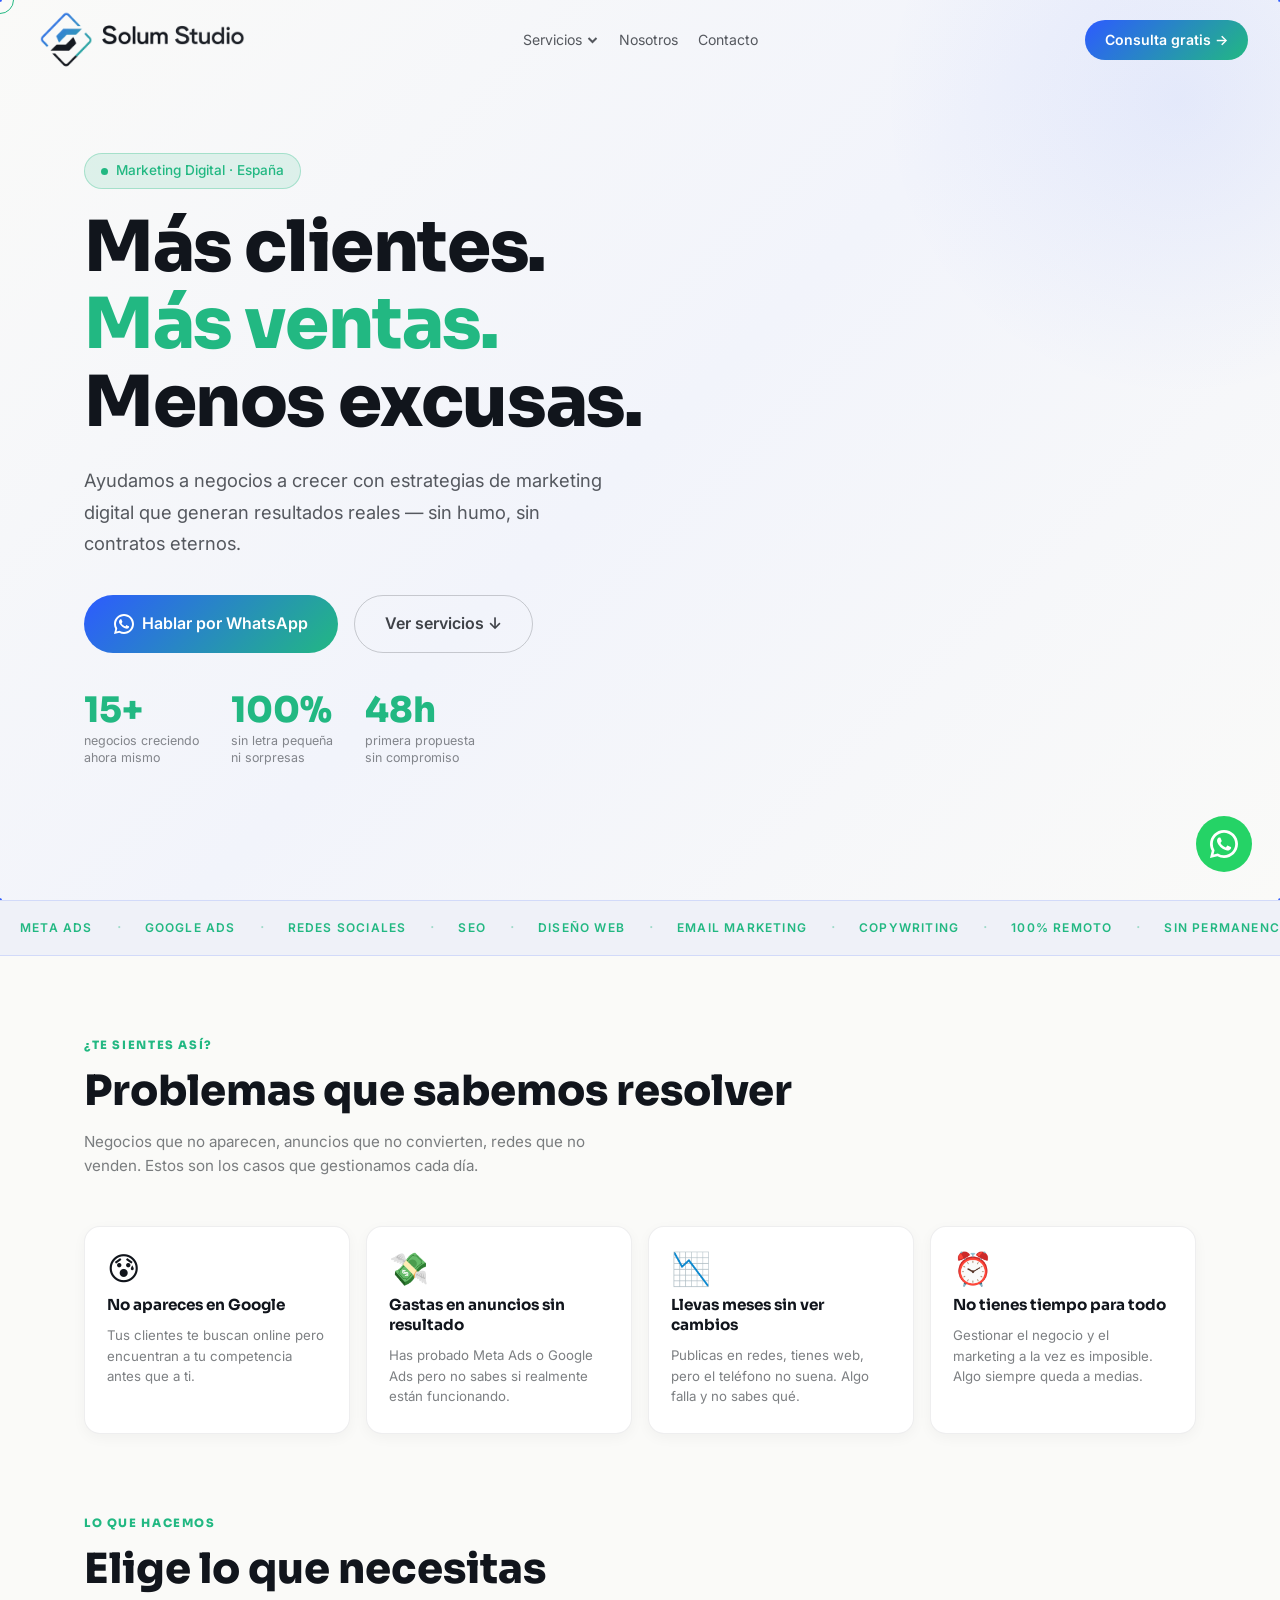
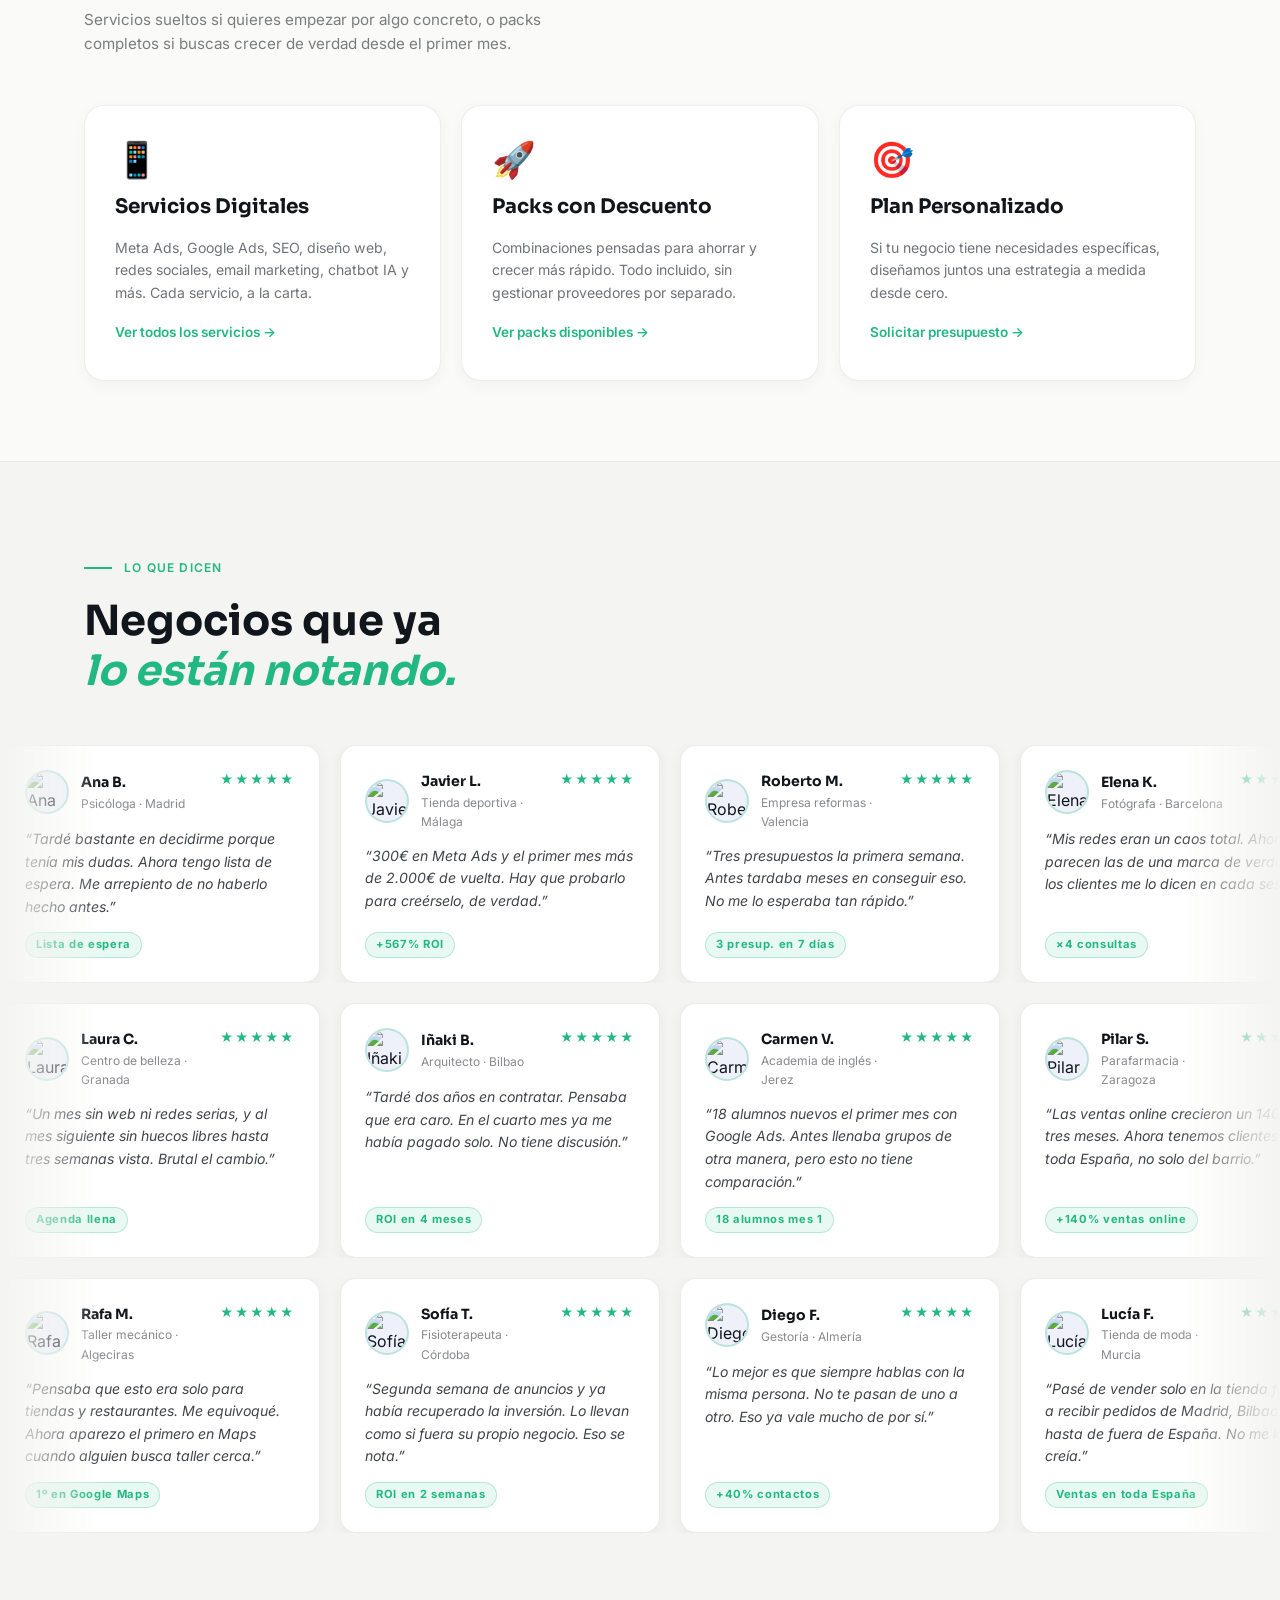
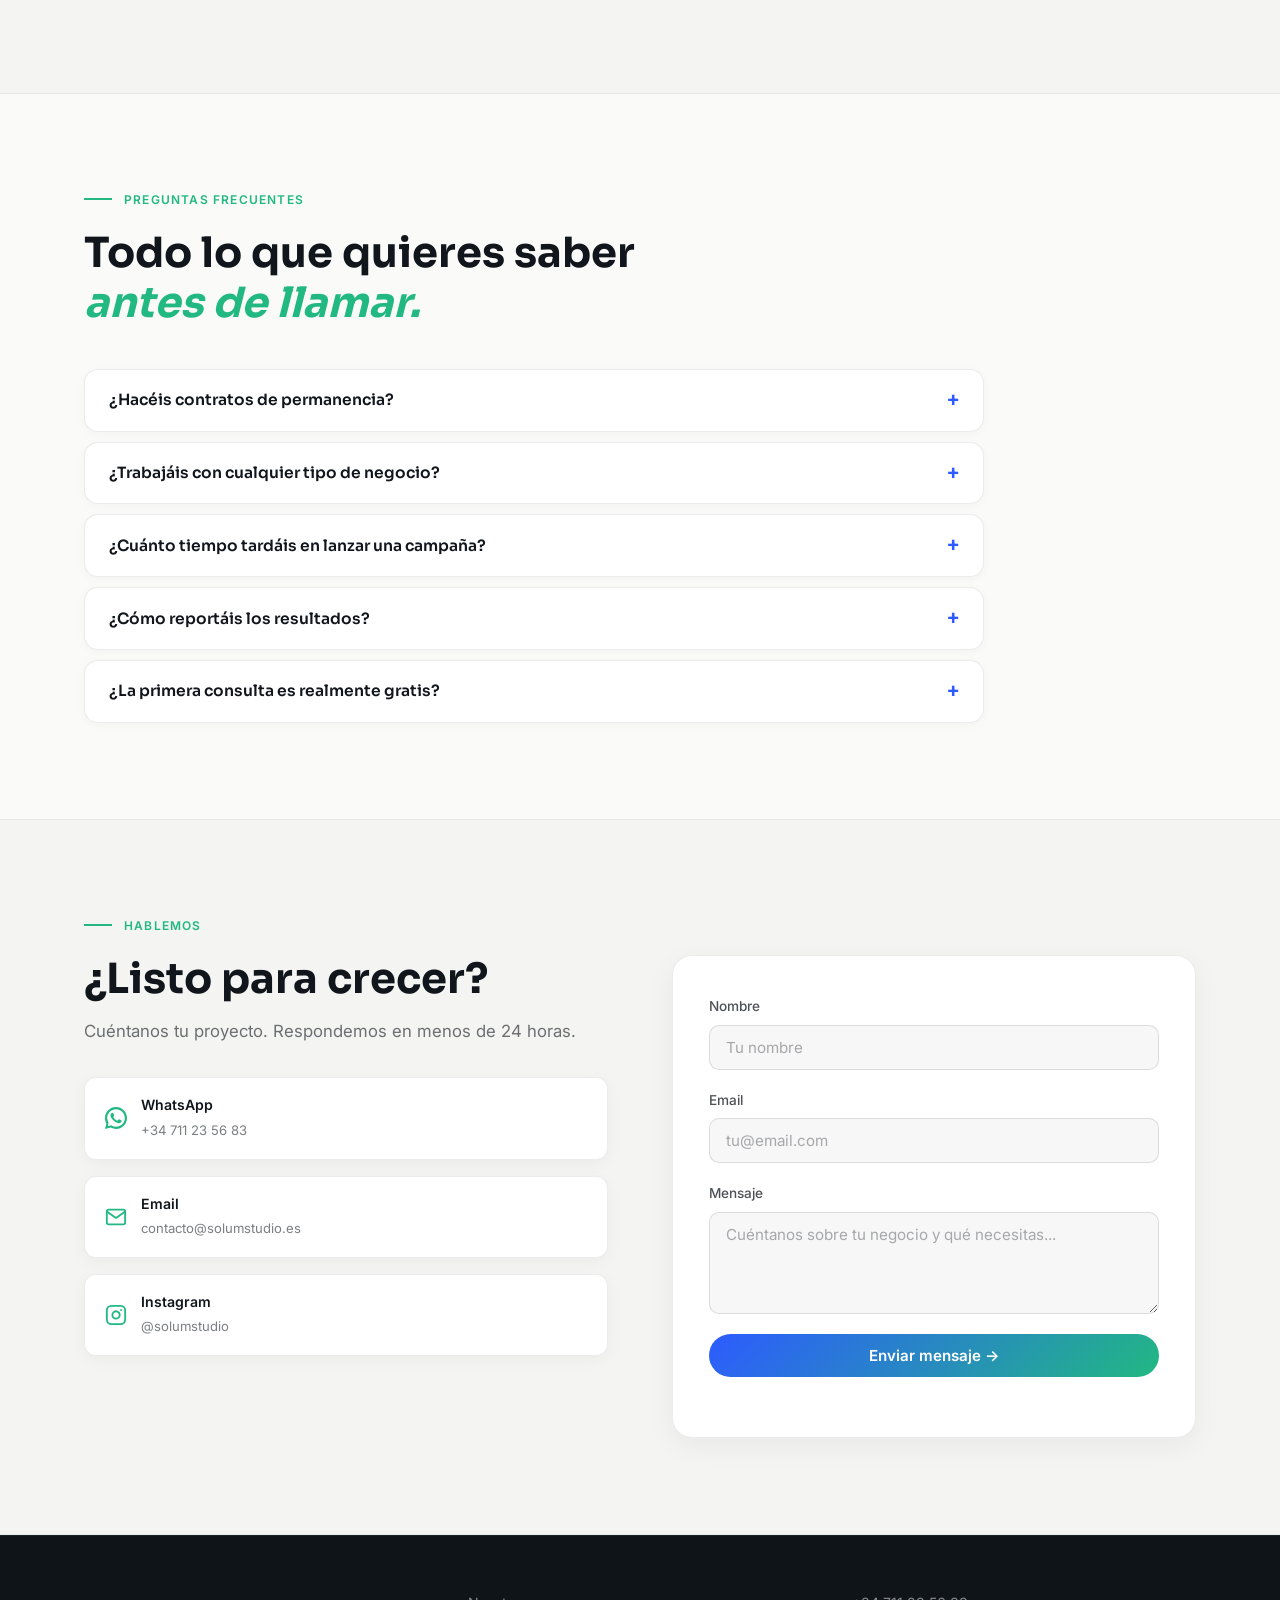
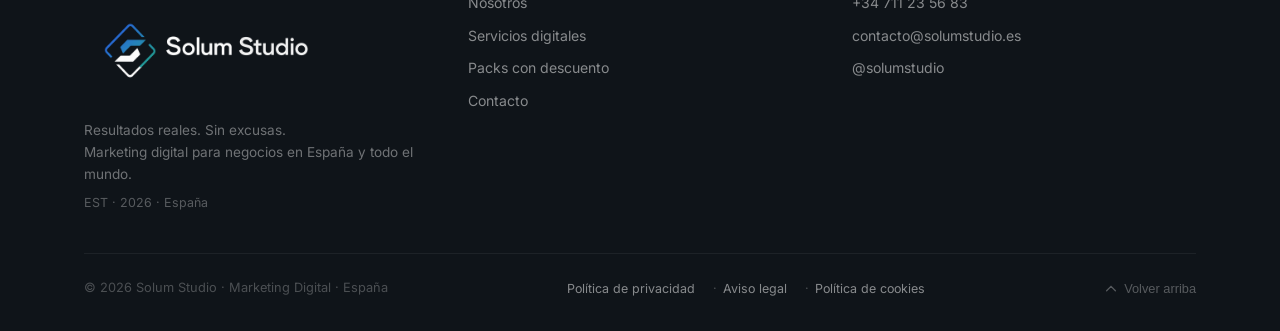
==== index.html @ 6dcdf7a6 "Integrar Web3Forms en formulario de contacto" ====
<!DOCTYPE html>
<html lang="es">
<head>
  <meta charset="UTF-8" />
  <meta name="viewport" content="width=device-width, initial-scale=1.0" />
  <title>Solum Studio — Marketing Digital · Resultados reales. Sin excusas.</title>
  <meta name="description" content="Agencia de marketing digital 100% remota para negocios en España y a nivel internacional. Meta Ads, redes sociales, SEO, diseño web y más. Primera consulta gratis." />
  <meta name="theme-color" content="#FAFAF8" />
  <meta property="og:title" content="Solum Studio — Resultados reales. Sin excusas." />
  <meta property="og:description" content="Agencia de marketing digital 100% remota. Primera consulta gratis." />
  <meta property="og:type" content="website" />

  <!-- Fonts -->
  <link rel="preconnect" href="https://fonts.googleapis.com" />
  <link rel="preconnect" href="https://fonts.gstatic.com" crossorigin />
  <link rel="stylesheet" href="https://fonts.googleapis.com/css2?family=Sora:wght@400;600;700;800&family=Inter:wght@400;500;600&display=swap" />

  <!-- Styles -->
  <link rel="stylesheet" href="styles.css?v=20260619a" />
</head>
<body>

<!-- Skip link -->
<a href="#main" class="skip-link">Ir al contenido</a>

<!-- Custom cursor -->
<div class="cursor" id="cursor" aria-hidden="true"><div class="cursor-ring"></div></div>

<!-- ===================== NAV ===================== -->
<nav class="nav" id="nav">
  <div class="nav-inner">
    <a href="#" class="nav-logo" aria-label="Solum Studio">
      <img src="assets/img/logo/logo-nav-grad.png" alt="Solum Studio" class="nav-logo-img" />
    </a>
    <ul class="nav-links" role="list">
      <li class="nav-dropdown">
        <a href="#servicios" class="nav-dropdown-toggle">Servicios <svg width="12" height="12" viewBox="0 0 12 12" fill="none" stroke="currentColor" stroke-width="2" aria-hidden="true"><polyline points="2,4 6,8 10,4"/></svg></a>
        <ul class="nav-dropdown-menu" role="list">
          <li><a href="servicios.html">Servicios digitales</a></li>
          <li><a href="servicios.html#precios">Packs con descuento</a></li>
        </ul>
      </li>
      <li><a href="nosotros.html">Nosotros</a></li>
      <li><a href="#contacto">Contacto</a></li>
    </ul>
    <div class="nav-cta-wrap">
      <a href="https://wa.me/34711235683?text=Hola%2C%20quiero%20una%20consulta%20gratis" class="btn btn-primary nav-cta" target="_blank" rel="noopener">Consulta gratis &rarr;</a>
    </div>
    <button class="nav-toggle" id="navToggle" aria-label="Abrir men&uacute;" aria-expanded="false">
      <span></span><span></span><span></span>
    </button>
  </div>
  <div class="nav-mobile" id="navMobile" aria-hidden="true">
    <ul role="list">
      <li><a href="servicios.html">Servicios digitales</a></li>
      <li><a href="servicios.html#precios">Packs con descuento</a></li>
      <li><a href="#contacto">Contacto</a></li>
      <li><a href="nosotros.html">Nosotros</a></li>
    </ul>
    <a href="https://wa.me/34711235683?text=Hola%2C%20quiero%20una%20consulta%20gratis" class="btn btn-primary" target="_blank" rel="noopener">Consulta gratis &rarr;</a>
  </div>
</nav>

<!-- ===================== MAIN ===================== -->
<main id="main">

<!-- ===================== HERO ===================== -->
<section class="hero" id="hero">
  <canvas id="particles-canvas" aria-hidden="true"></canvas>
  <div class="container hero-inner">
    <div class="hero-content">
      <div class="hero-badge">
        <span class="dot" aria-hidden="true"></span>
        Marketing Digital &middot; Espa&ntilde;a
      </div>
      <h1 class="hero-title">
        M&aacute;s clientes.<br>
        <em class="accent">M&aacute;s ventas.</em><br>
        <span style="white-space:nowrap">Menos excusas.</span>
      </h1>
      <p class="hero-subtitle">Ayudamos a negocios a crecer con estrategias de marketing digital que generan resultados reales &mdash; sin humo, sin contratos eternos.</p>
      <div class="hero-ctas">
        <a href="https://wa.me/34711235683?text=Hola%2C%20quiero%20una%20consulta%20gratis" class="btn btn-primary btn-lg" target="_blank" rel="noopener">
          <svg width="20" height="20" viewBox="0 0 24 24" fill="currentColor" aria-hidden="true"><path d="M17.472 14.382c-.297-.149-1.758-.867-2.03-.967-.273-.099-.471-.148-.67.15-.197.297-.767.966-.94 1.164-.173.199-.347.223-.644.075-.297-.15-1.255-.463-2.39-1.475-.883-.788-1.48-1.761-1.653-2.059-.173-.297-.018-.458.13-.606.134-.133.298-.347.446-.52.149-.174.198-.298.298-.497.099-.198.05-.371-.025-.52-.075-.149-.669-1.612-.916-2.207-.242-.579-.487-.5-.669-.51-.173-.008-.371-.01-.57-.01-.198 0-.52.074-.792.372-.272.297-1.04 1.016-1.04 2.479 0 1.462 1.065 2.875 1.213 3.074.149.198 2.096 3.2 5.077 4.487.709.306 1.262.489 1.694.625.712.227 1.36.195 1.871.118.571-.085 1.758-.719 2.006-1.413.248-.694.248-1.289.173-1.413-.074-.124-.272-.198-.57-.347z"/><path d="M12 0C5.373 0 0 5.373 0 12c0 2.126.553 4.122 1.521 5.855L0 24l6.335-1.502A11.96 11.96 0 0012 24c6.627 0 12-5.373 12-12S18.627 0 12 0zm0 21.6a9.565 9.565 0 01-4.902-1.347l-.352-.208-3.758.891.939-3.658-.228-.373A9.572 9.572 0 012.4 12C2.4 6.698 6.698 2.4 12 2.4S21.6 6.698 21.6 12 17.302 21.6 12 21.6z"/></svg>
          Hablar por WhatsApp
        </a>
        <a href="#servicios" class="btn btn-ghost btn-lg">Ver servicios &darr;</a>
      </div>
      <div class="hero-stats">
        <div class="hero-stat">
          <span class="hero-stat-number">15+</span>
          <span class="hero-stat-label">negocios creciendo<br>ahora mismo</span>
        </div>
        <div class="hero-stat">
          <span class="hero-stat-number">100%</span>
          <span class="hero-stat-label">sin letra pequeña<br>ni sorpresas</span>
        </div>
        <div class="hero-stat">
          <span class="hero-stat-number">48h</span>
          <span class="hero-stat-label">primera propuesta<br>sin compromiso</span>
        </div>
      </div>
    </div>

    <!-- Hero visual panel -->
    <div class="hero-visual" aria-hidden="true">
    </div>
  </div>
  <div id="heroBottom"></div>
</section>

<!-- ===================== MARQUEE ===================== -->
<div class="marquee-section" aria-hidden="true">
  <div class="marquee-track">
    <span class="marquee-item">Meta Ads</span><span class="marquee-dot">&middot;</span>
    <span class="marquee-item">Google Ads</span><span class="marquee-dot">&middot;</span>
    <span class="marquee-item">Redes Sociales</span><span class="marquee-dot">&middot;</span>
    <span class="marquee-item">SEO</span><span class="marquee-dot">&middot;</span>
    <span class="marquee-item">Dise&ntilde;o Web</span><span class="marquee-dot">&middot;</span>
    <span class="marquee-item">Email Marketing</span><span class="marquee-dot">&middot;</span>
    <span class="marquee-item">Copywriting</span><span class="marquee-dot">&middot;</span>
    <span class="marquee-item">100% Remoto</span><span class="marquee-dot">&middot;</span>
    <span class="marquee-item">Sin Permanencia</span><span class="marquee-dot">&middot;</span>
    <span class="marquee-item">Resultados Medibles</span><span class="marquee-dot">&middot;</span>
    <span class="marquee-item">Primera Consulta Gratis</span><span class="marquee-dot">&middot;</span>
    <span class="marquee-item">Meta Ads</span><span class="marquee-dot">&middot;</span>
    <span class="marquee-item">Google Ads</span><span class="marquee-dot">&middot;</span>
    <span class="marquee-item">Redes Sociales</span><span class="marquee-dot">&middot;</span>
    <span class="marquee-item">SEO</span><span class="marquee-dot">&middot;</span>
    <span class="marquee-item">Dise&ntilde;o Web</span><span class="marquee-dot">&middot;</span>
    <span class="marquee-item">Email Marketing</span><span class="marquee-dot">&middot;</span>
    <span class="marquee-item">Copywriting</span><span class="marquee-dot">&middot;</span>
    <span class="marquee-item">100% Remoto</span><span class="marquee-dot">&middot;</span>
    <span class="marquee-item">Sin Permanencia</span><span class="marquee-dot">&middot;</span>
    <span class="marquee-item">Resultados Medibles</span><span class="marquee-dot">&middot;</span>
    <span class="marquee-item">Primera Consulta Gratis</span><span class="marquee-dot">&middot;</span>
  </div>
</div>

<!-- ===================== PROBLEMS ===================== -->
<section class="section problems-section">
  <div class="container">
    <p class="problems-eyebrow">&iquest;TE SIENTES AS&Iacute;?</p>
    <h2 class="problems-title reveal">Problemas que sabemos resolver</h2>
    <p class="problems-sub reveal">Negocios que no aparecen, anuncios que no convierten, redes que no venden. Estos son los casos que gestionamos cada d&iacute;a.</p>
    <div class="problems-grid">
      <div class="problem-card reveal stagger-1">
        <span class="problem-emoji" aria-hidden="true">😰</span>
        <h3 class="problem-name">No apareces en Google</h3>
        <p class="problem-desc">Tus clientes te buscan online pero encuentran a tu competencia antes que a ti.</p>
      </div>
      <div class="problem-card reveal stagger-2">
        <span class="problem-emoji" aria-hidden="true">💸</span>
        <h3 class="problem-name">Gastas en anuncios sin resultado</h3>
        <p class="problem-desc">Has probado Meta Ads o Google Ads pero no sabes si realmente est&aacute;n funcionando.</p>
      </div>
      <div class="problem-card reveal stagger-3">
        <span class="problem-emoji" aria-hidden="true">📉</span>
        <h3 class="problem-name">Llevas meses sin ver cambios</h3>
        <p class="problem-desc">Publicas en redes, tienes web, pero el tel&eacute;fono no suena. Algo falla y no sabes qu&eacute;.</p>
      </div>
      <div class="problem-card reveal stagger-4">
        <span class="problem-emoji" aria-hidden="true">⏰</span>
        <h3 class="problem-name">No tienes tiempo para todo</h3>
        <p class="problem-desc">Gestionar el negocio y el marketing a la vez es imposible. Algo siempre queda a medias.</p>
      </div>
    </div>
  </div>
</section>


<!-- ===================== ELIGE LO QUE NECESITAS ===================== -->
<section class="section elige-section">
  <div class="container">
    <p class="problems-eyebrow">LO QUE HACEMOS</p>
    <h2 class="problems-title reveal">Elige lo que necesitas</h2>
    <p class="problems-sub reveal">Servicios sueltos si quieres empezar por algo concreto, o packs completos si buscas crecer de verdad desde el primer mes.</p>
    <div class="elige-grid">
      <div class="elige-card elige-card--blue reveal stagger-1">
        <span class="elige-emoji" aria-hidden="true">📱</span>
        <h3 class="elige-name">Servicios Digitales</h3>
        <p class="elige-desc">Meta Ads, Google Ads, SEO, dise&ntilde;o web, redes sociales, email marketing, chatbot IA y m&aacute;s. Cada servicio, a la carta.</p>
        <a href="servicios.html" class="elige-link">Ver todos los servicios &rarr;</a>
      </div>
      <div class="elige-card elige-card--green reveal stagger-2">
        <span class="elige-emoji" aria-hidden="true">🚀</span>
        <h3 class="elige-name">Packs con Descuento</h3>
        <p class="elige-desc">Combinaciones pensadas para ahorrar y crecer m&aacute;s r&aacute;pido. Todo incluido, sin gestionar proveedores por separado.</p>
        <a href="servicios.html#precios" class="elige-link">Ver packs disponibles &rarr;</a>
      </div>
      <div class="elige-card elige-card--purple reveal stagger-3">
        <span class="elige-emoji" aria-hidden="true">🎯</span>
        <h3 class="elige-name">Plan Personalizado</h3>
        <p class="elige-desc">Si tu negocio tiene necesidades espec&iacute;ficas, dise&ntilde;amos juntos una estrategia a medida desde cero.</p>
        <a href="https://wa.me/34711235683?text=Hola%2C%20quiero%20un%20plan%20personalizado" class="elige-link" target="_blank" rel="noopener">Solicitar presupuesto &rarr;</a>
      </div>
    </div>
  </div>
</section>


<!-- ===================== ABOUT ===================== -->
<section class="section" id="nosotros" style="display:none" aria-hidden="true">
  <div class="container">
    <div class="eyebrow">
      <div class="eyebrow-line" aria-hidden="true"></div>
      <span class="eyebrow-text">Qui&eacute;nes somos</span>
    </div>
    <div class="about-grid">
      <div>
        <h2 class="section-title reveal" style="text-align:left; margin-bottom:1.25rem;">
          No somos una agencia grande.<br>
          <em style="color:#22B882;font-style:italic;">Somos los que trabajan tu cuenta.</em>
        </h2>
        <p class="about-lead reveal">
          Somos Carlos y Jostin, y nos encargamos de todo por igual &mdash; desde la estrategia hasta la ejecuci&oacute;n. Sin intermediarios, sin gran estructura de agencia. Directamente nosotros gestionando tu marketing.
        </p>
        <p class="about-support reveal">
          Dos personas con experiencia real en Meta Ads, gesti&oacute;n de redes y creaci&oacute;n de contenido. T&uacute; tienes interlocutores directos que conocen tu negocio, no un account manager que cambia cada trimestre.
        </p>

        <div class="about-diffs">
          <div class="diff-item reveal stagger-1">
            <div class="diff-icon" aria-hidden="true">
              <svg width="18" height="18" viewBox="0 0 18 18" fill="none" stroke="currentColor" stroke-width="1.5" stroke-linecap="round">
                <polyline points="2,10 7,15 16,4"/>
              </svg>
            </div>
            <div>
              <p class="diff-title">Resultados medibles</p>
              <p class="diff-desc">Cada euro tiene seguimiento. Informes claros cada mes.</p>
            </div>
          </div>
          <div class="diff-item reveal stagger-2">
            <div class="diff-icon" aria-hidden="true">
              <svg width="18" height="18" viewBox="0 0 18 18" fill="none" stroke="currentColor" stroke-width="1.5" stroke-linecap="round">
                <path d="M9 2a5 5 0 100 10A5 5 0 009 2z"/><path d="M9 12v4M6 16h6"/>
              </svg>
            </div>
            <div>
              <p class="diff-title">Trato directo</p>
              <p class="diff-desc">Hablas con Carlos o Jostin. Siempre.</p>
            </div>
          </div>
          <div class="diff-item reveal stagger-3">
            <div class="diff-icon" aria-hidden="true">
              <svg width="18" height="18" viewBox="0 0 18 18" fill="none" stroke="currentColor" stroke-width="1.5" stroke-linecap="round">
                <circle cx="9" cy="9" r="7"/><path d="M9 5v4l3 2"/>
              </svg>
            </div>
            <div>
              <p class="diff-title">100% remoto</p>
              <p class="diff-desc">Toda Espa&ntilde;a sin reuniones presenciales.</p>
            </div>
          </div>
          <div class="diff-item reveal stagger-4">
            <div class="diff-icon" aria-hidden="true">
              <svg width="18" height="18" viewBox="0 0 18 18" fill="none" stroke="currentColor" stroke-width="1.5" stroke-linecap="round">
                <rect x="3" y="5" width="12" height="10" rx="2"/><path d="M12 5V4a3 3 0 00-6 0v1"/>
              </svg>
            </div>
            <div>
              <p class="diff-title">Sin permanencia</p>
              <p class="diff-desc">Mes a mes. Te quedas porque funciona.</p>
            </div>
          </div>
        </div>
      </div>

      <div class="about-aside">
        <div class="team-card reveal-scale">
          <div class="team-avatar" aria-hidden="true">CS</div>
          <div>
            <p class="team-name">Carlos</p>
            <p class="team-role">Co-fundador</p>
            <p class="team-badge">Espa&ntilde;a</p>
          </div>
        </div>
        <div class="team-card reveal-scale stagger-1">
          <div class="team-avatar" aria-hidden="true">JS</div>
          <div>
            <p class="team-name">Jostin</p>
            <p class="team-role">Co-fundador</p>
            <p class="team-badge">Espa&ntilde;a</p>
          </div>
        </div>
        <div class="about-meta reveal-scale stagger-2">
          <p class="about-meta-label">EST &middot; 2026 &middot; ESPA&Ntilde;A</p>
          <p class="about-meta-val">Solum Studio &middot; 100% Remoto</p>
        </div>
      </div>
    </div>
  </div>
</section>

<!-- ===================== SERVICES (CAROUSEL) ===================== -->
<section class="section section-dark" id="servicios" style="display:none" aria-hidden="true">
  <div class="services-header">
    <div class="container">
      <div class="eyebrow">
        <div class="eyebrow-line" aria-hidden="true"></div>
        <span class="eyebrow-text">Servicios</span>
      </div>
      <h2 class="section-title reveal" style="text-align:left;">Todo lo que necesitas.<br><em style="color:#22B882;font-style:italic;">Un solo equipo.</em></h2>
    </div>
  </div>

  <div class="services-grid-wrap">
    <div class="container">
      <div class="services-grid">

        <!-- 01 Meta Ads -->
        <article class="service-card-carousel">
          <div class="service-card-glow" style="background:radial-gradient(circle,rgba(34,184,130,.25),transparent)" aria-hidden="true"></div>
          <div class="service-card-top">
            <span class="service-cat" style="color:#22B882;border-color:rgba(34,184,130,.4)">ADS</span>
            <div class="service-icon-carousel" aria-hidden="true">
              <svg viewBox="0 0 48 48" fill="none" stroke="#22B882" stroke-width="1.5" stroke-linecap="round"><polyline points="6,36 18,22 28,30 42,10"/><polyline points="38,10 42,10 42,14"/></svg>
            </div>
          </div>
          <h3 class="service-name">Publicidad en Meta &amp; Google</h3>
          <div class="service-price"><span class="service-price-label">Desde</span> <strong>370&euro;</strong><span>/mes + inversi&oacute;n en ads</span></div>
          <p class="service-desc-carousel">Anuncios que llegan a quien ya tiene ganas de comprar. Gestionamos tus campa&ntilde;as para que cada euro invertido trabaje al m&aacute;ximo.</p>
          <ul class="service-includes-list">
            <li><svg width="14" height="14" viewBox="0 0 24 24" fill="none" stroke="#22B882" stroke-width="2.5"><polyline points="20 6 9 17 4 12"/></svg>Configuraci&oacute;n inicial de campa&ntilde;as</li>
            <li><svg width="14" height="14" viewBox="0 0 24 24" fill="none" stroke="#22B882" stroke-width="2.5"><polyline points="20 6 9 17 4 12"/></svg>Segmentaci&oacute;n de audiencias</li>
            <li><svg width="14" height="14" viewBox="0 0 24 24" fill="none" stroke="#22B882" stroke-width="2.5"><polyline points="20 6 9 17 4 12"/></svg>Textos e im&aacute;genes para los anuncios</li>
            <li><svg width="14" height="14" viewBox="0 0 24 24" fill="none" stroke="#22B882" stroke-width="2.5"><polyline points="20 6 9 17 4 12"/></svg>Ajustes semanales de rendimiento</li>
            <li><svg width="14" height="14" viewBox="0 0 24 24" fill="none" stroke="#22B882" stroke-width="2.5"><polyline points="20 6 9 17 4 12"/></svg>Informe semanal claro y sin tecnicismos</li>
          </ul>
          <a href="https://wa.me/34711235683?text=Hola%2C%20me%20interesa%20la%20publicidad%20en%20Meta%20y%20Google" class="service-cta" target="_blank" rel="noopener">Solicitar info &rarr;</a>
        </article>

        <!-- 02 Redes -->
        <article class="service-card-carousel">
          <div class="service-card-glow" style="background:radial-gradient(circle,rgba(46,120,199,.25),transparent)" aria-hidden="true"></div>
          <div class="service-card-top">
            <span class="service-cat" style="color:#2E78C7;border-color:rgba(46,120,199,.4)">SOCIAL</span>
            <div class="service-icon-carousel" aria-hidden="true">
              <svg viewBox="0 0 48 48" fill="none" stroke="#2E78C7" stroke-width="1.5" stroke-linecap="round"><circle cx="24" cy="24" r="4"/><circle cx="8" cy="16" r="3"/><circle cx="40" cy="16" r="3"/><circle cx="8" cy="36" r="3"/><circle cx="40" cy="36" r="3"/><line x1="11" y1="16" x2="20" y2="22"/><line x1="37" y1="16" x2="28" y2="22"/><line x1="11" y1="36" x2="20" y2="26"/><line x1="37" y1="36" x2="28" y2="26"/></svg>
            </div>
          </div>
          <h3 class="service-name">Redes Sociales</h3>
          <div class="service-price"><span class="service-price-label">Desde</span> <strong>299&euro;</strong><span>/mes</span></div>
          <p class="service-desc-carousel">Nos encargamos de todo: qu&eacute; publicar, c&oacute;mo se ve y cu&aacute;ndo sale. Tu marca presente cada d&iacute;a sin que t&uacute; tengas que pensar en ello.</p>
          <ul class="service-includes-list">
            <li><svg width="14" height="14" viewBox="0 0 24 24" fill="none" stroke="#2E78C7" stroke-width="2.5"><polyline points="20 6 9 17 4 12"/></svg>Plan de publicaciones mensual</li>
            <li><svg width="14" height="14" viewBox="0 0 24 24" fill="none" stroke="#2E78C7" stroke-width="2.5"><polyline points="20 6 9 17 4 12"/></svg>Dise&ntilde;o adaptado a tu imagen</li>
            <li><svg width="14" height="14" viewBox="0 0 24 24" fill="none" stroke="#2E78C7" stroke-width="2.5"><polyline points="20 6 9 17 4 12"/></svg>Textos y hashtags incluidos</li>
            <li><svg width="14" height="14" viewBox="0 0 24 24" fill="none" stroke="#2E78C7" stroke-width="2.5"><polyline points="20 6 9 17 4 12"/></svg>Respuesta a comentarios y mensajes</li>
            <li><svg width="14" height="14" viewBox="0 0 24 24" fill="none" stroke="#2E78C7" stroke-width="2.5"><polyline points="20 6 9 17 4 12"/></svg>Resumen mensual de resultados</li>
          </ul>
          <a href="https://wa.me/34711235683?text=Hola%2C%20me%20interesa%20la%20gesti%C3%B3n%20de%20redes" class="service-cta" target="_blank" rel="noopener">Solicitar info &rarr;</a>
        </article>

        <!-- 03 SEO -->
        <article class="service-card-carousel">
          <div class="service-card-glow" style="background:radial-gradient(circle,rgba(34,184,130,.25),transparent)" aria-hidden="true"></div>
          <div class="service-card-top">
            <span class="service-cat" style="color:#22B882;border-color:rgba(34,184,130,.4)">SEO</span>
            <div class="service-icon-carousel" aria-hidden="true">
              <svg viewBox="0 0 48 48" fill="none" stroke="#22B882" stroke-width="1.5" stroke-linecap="round"><circle cx="22" cy="22" r="12"/><circle cx="22" cy="22" r="5"/><line x1="30" y1="30" x2="40" y2="40"/></svg>
            </div>
          </div>
          <h3 class="service-name">SEO &mdash; Aparecer en Google</h3>
          <div class="service-price"><span class="service-price-label">Desde</span> <strong>420&euro;</strong><span>/mes</span></div>
          <p class="service-desc-carousel">Cuando alguien en tu ciudad busca lo que t&uacute; ofreces, queremos que te encuentre a ti primero &mdash; sin pagar por cada clic.</p>
          <ul class="service-includes-list">
            <li><svg width="14" height="14" viewBox="0 0 24 24" fill="none" stroke="#22B882" stroke-width="2.5"><polyline points="20 6 9 17 4 12"/></svg>Revisi&oacute;n completa de tu web</li>
            <li><svg width="14" height="14" viewBox="0 0 24 24" fill="none" stroke="#22B882" stroke-width="2.5"><polyline points="20 6 9 17 4 12"/></svg>Mejora de textos para posicionarte</li>
            <li><svg width="14" height="14" viewBox="0 0 24 24" fill="none" stroke="#22B882" stroke-width="2.5"><polyline points="20 6 9 17 4 12"/></svg>Google My Business optimizado</li>
            <li><svg width="14" height="14" viewBox="0 0 24 24" fill="none" stroke="#22B882" stroke-width="2.5"><polyline points="20 6 9 17 4 12"/></svg>Palabras clave de tu sector</li>
            <li><svg width="14" height="14" viewBox="0 0 24 24" fill="none" stroke="#22B882" stroke-width="2.5"><polyline points="20 6 9 17 4 12"/></svg>Informe mensual de posiciones</li>
          </ul>
          <a href="https://wa.me/34711235683?text=Hola%2C%20me%20interesa%20el%20SEO" class="service-cta" target="_blank" rel="noopener">Solicitar info &rarr;</a>
        </article>

        <!-- 04 Web -->
        <article class="service-card-carousel">
          <div class="service-card-glow" style="background:radial-gradient(circle,rgba(46,120,199,.25),transparent)" aria-hidden="true"></div>
          <div class="service-card-top">
            <span class="service-cat" style="color:#2E78C7;border-color:rgba(46,120,199,.4)">WEB</span>
            <div class="service-icon-carousel" aria-hidden="true">
              <svg viewBox="0 0 48 48" fill="none" stroke="#2E78C7" stroke-width="1.5" stroke-linecap="round"><rect x="6" y="10" width="36" height="28" rx="3"/><line x1="6" y1="18" x2="42" y2="18"/><line x1="16" y1="26" x2="32" y2="26"/><line x1="16" y1="32" x2="26" y2="32"/></svg>
            </div>
          </div>
          <h3 class="service-name">Dise&ntilde;o Web Profesional</h3>
          <div class="service-price"><span class="service-price-label">Desde</span> <strong>1.390&euro;</strong><span> pago &uacute;nico</span></div>
          <p class="service-desc-carousel">Una web moderna, r&aacute;pida y dise&ntilde;ada para convertir visitas en clientes. Lista en dos semanas y pensada para durar.</p>
          <ul class="service-includes-list">
            <li><svg width="14" height="14" viewBox="0 0 24 24" fill="none" stroke="#2E78C7" stroke-width="2.5"><polyline points="20 6 9 17 4 12"/></svg>Dise&ntilde;o personalizado para tu negocio</li>
            <li><svg width="14" height="14" viewBox="0 0 24 24" fill="none" stroke="#2E78C7" stroke-width="2.5"><polyline points="20 6 9 17 4 12"/></svg>Adaptada a m&oacute;vil y tablet</li>
            <li><svg width="14" height="14" viewBox="0 0 24 24" fill="none" stroke="#2E78C7" stroke-width="2.5"><polyline points="20 6 9 17 4 12"/></svg>Google Maps y formulario de contacto</li>
            <li><svg width="14" height="14" viewBox="0 0 24 24" fill="none" stroke="#2E78C7" stroke-width="2.5"><polyline points="20 6 9 17 4 12"/></svg>Carga r&aacute;pida y SEO base incluido</li>
            <li><svg width="14" height="14" viewBox="0 0 24 24" fill="none" stroke="#2E78C7" stroke-width="2.5"><polyline points="20 6 9 17 4 12"/></svg>Entrega en 2 semanas</li>
          </ul>
          <a href="https://wa.me/34711235683?text=Hola%2C%20me%20interesa%20el%20dise%C3%B1o%20web" class="service-cta" target="_blank" rel="noopener">Solicitar info &rarr;</a>
        </article>

        <!-- 05 Copy -->
        <article class="service-card-carousel">
          <div class="service-card-glow" style="background:radial-gradient(circle,rgba(34,184,130,.25),transparent)" aria-hidden="true"></div>
          <div class="service-card-top">
            <span class="service-cat" style="color:#22B882;border-color:rgba(34,184,130,.4)">COPY</span>
            <div class="service-icon-carousel" aria-hidden="true">
              <svg viewBox="0 0 48 48" fill="none" stroke="#22B882" stroke-width="1.5" stroke-linecap="round"><path d="M36 8L40 12L18 34L10 36L12 28L34 6z"/><line x1="30" y1="14" x2="34" y2="18"/></svg>
            </div>
          </div>
          <h3 class="service-name">Copywriting Persuasivo</h3>
          <div class="service-price"><span class="service-price-label">Desde</span> <strong>320&euro;</strong><span> por proyecto</span></div>
          <p class="service-desc-carousel">Las palabras correctas hacen que la gente act&uacute;e. Escribimos los textos de tu web, tus anuncios y tus emails para que el cliente diga que s&iacute;.</p>
          <ul class="service-includes-list">
            <li><svg width="14" height="14" viewBox="0 0 24 24" fill="none" stroke="#22B882" stroke-width="2.5"><polyline points="20 6 9 17 4 12"/></svg>Textos para web y landing pages</li>
            <li><svg width="14" height="14" viewBox="0 0 24 24" fill="none" stroke="#22B882" stroke-width="2.5"><polyline points="20 6 9 17 4 12"/></svg>Copys para anuncios de Meta y Google</li>
            <li><svg width="14" height="14" viewBox="0 0 24 24" fill="none" stroke="#22B882" stroke-width="2.5"><polyline points="20 6 9 17 4 12"/></svg>Emails y secuencias de venta</li>
            <li><svg width="14" height="14" viewBox="0 0 24 24" fill="none" stroke="#22B882" stroke-width="2.5"><polyline points="20 6 9 17 4 12"/></svg>Descripciones de servicios y productos</li>
            <li><svg width="14" height="14" viewBox="0 0 24 24" fill="none" stroke="#22B882" stroke-width="2.5"><polyline points="20 6 9 17 4 12"/></svg>Entrega en 5 d&iacute;as laborables</li>
          </ul>
          <a href="https://wa.me/34711235683?text=Hola%2C%20me%20interesa%20el%20copywriting" class="service-cta" target="_blank" rel="noopener">Solicitar info &rarr;</a>
        </article>

        <!-- 06 Email -->
        <article class="service-card-carousel">
          <div class="service-card-glow" style="background:radial-gradient(circle,rgba(46,120,199,.25),transparent)" aria-hidden="true"></div>
          <div class="service-card-top">
            <span class="service-cat" style="color:#2E78C7;border-color:rgba(46,120,199,.4)">EMAIL</span>
            <div class="service-icon-carousel" aria-hidden="true">
              <svg viewBox="0 0 48 48" fill="none" stroke="#2E78C7" stroke-width="1.5" stroke-linecap="round"><rect x="6" y="12" width="36" height="26" rx="3"/><polyline points="6,14 24,26 42,14"/></svg>
            </div>
          </div>
          <h3 class="service-name">Email Marketing</h3>
          <div class="service-price"><span class="service-price-label">Desde</span> <strong>199&euro;</strong><span>/mes</span></div>
          <p class="service-desc-carousel">Convierte tu lista de contactos en clientes que repiten. Emails bien escritos, enviados en el momento justo y que la gente realmente abre.</p>
          <ul class="service-includes-list">
            <li><svg width="14" height="14" viewBox="0 0 24 24" fill="none" stroke="#2E78C7" stroke-width="2.5"><polyline points="20 6 9 17 4 12"/></svg>Secuencia de bienvenida autom&aacute;tica</li>
            <li><svg width="14" height="14" viewBox="0 0 24 24" fill="none" stroke="#2E78C7" stroke-width="2.5"><polyline points="20 6 9 17 4 12"/></svg>Newsletter mensual dise&ntilde;ada y redactada</li>
            <li><svg width="14" height="14" viewBox="0 0 24 24" fill="none" stroke="#2E78C7" stroke-width="2.5"><polyline points="20 6 9 17 4 12"/></svg>Campa&ntilde;as de ventas y lanzamientos</li>
            <li><svg width="14" height="14" viewBox="0 0 24 24" fill="none" stroke="#2E78C7" stroke-width="2.5"><polyline points="20 6 9 17 4 12"/></svg>Segmentaci&oacute;n de lista por comportamiento</li>
            <li><svg width="14" height="14" viewBox="0 0 24 24" fill="none" stroke="#2E78C7" stroke-width="2.5"><polyline points="20 6 9 17 4 12"/></svg>Informe mensual de aperturas y clics</li>
          </ul>
          <a href="https://wa.me/34711235683?text=Hola%2C%20me%20interesa%20el%20email%20marketing" class="service-cta" target="_blank" rel="noopener">Solicitar info &rarr;</a>
        </article>

        <!-- 07 Chatbot IA -->
        <article class="service-card-carousel service-card--featured" style="padding-top:40px">
          <div class="service-card-glow" style="background:radial-gradient(circle,rgba(34,184,130,.35),transparent)" aria-hidden="true"></div>
          <div class="service-card-banner">&#10024; M&Aacute;S DEMANDADO</div>
          <div class="service-card-top">
            <div class="service-icon-carousel" aria-hidden="true">
              <svg viewBox="0 0 48 48" fill="none" stroke="#22B882" stroke-width="1.5" stroke-linecap="round"><rect x="6" y="8" width="36" height="26" rx="4"/><path d="M16 36l-4 6 14-6"/><circle cx="17" cy="22" r="2.5" fill="#22B882" stroke="none"/><circle cx="24" cy="22" r="2.5" fill="#22B882" stroke="none"/><circle cx="31" cy="22" r="2.5" fill="#22B882" stroke="none"/></svg>
            </div>
          </div>
          <h3 class="service-name">Chatbot IA para WhatsApp y Web</h3>
          <div class="service-price"><span class="service-price-label">Desde</span> <strong>840&euro;</strong><span> pago &uacute;nico</span></div>
          <p class="service-desc-carousel">Un asistente que responde a tus clientes al instante, agenda citas y cierra ventas mientras t&uacute; descansas. Entrenado con la informaci&oacute;n de tu negocio.</p>
          <ul class="service-includes-list">
            <li><svg width="14" height="14" viewBox="0 0 24 24" fill="none" stroke="#22B882" stroke-width="2.5"><polyline points="20 6 9 17 4 12"/></svg>Respuestas autom&aacute;ticas 24/7</li>
            <li><svg width="14" height="14" viewBox="0 0 24 24" fill="none" stroke="#22B882" stroke-width="2.5"><polyline points="20 6 9 17 4 12"/></svg>Captaci&oacute;n y cualificaci&oacute;n de leads</li>
            <li><svg width="14" height="14" viewBox="0 0 24 24" fill="none" stroke="#22B882" stroke-width="2.5"><polyline points="20 6 9 17 4 12"/></svg>Agenda de citas autom&aacute;tica</li>
            <li><svg width="14" height="14" viewBox="0 0 24 24" fill="none" stroke="#22B882" stroke-width="2.5"><polyline points="20 6 9 17 4 12"/></svg>Deriva a humano cuando hace falta</li>
            <li><svg width="14" height="14" viewBox="0 0 24 24" fill="none" stroke="#22B882" stroke-width="2.5"><polyline points="20 6 9 17 4 12"/></svg>Integrado en WhatsApp y/o tu web</li>
          </ul>
          <a href="https://wa.me/34711235683?text=Hola%2C%20me%20interesa%20el%20chatbot%20con%20IA" class="service-cta" target="_blank" rel="noopener">Solicitar info &rarr;</a>
        </article>

        <!-- 08 Automatización IA -->
        <article class="service-card-carousel">
          <div class="service-card-glow" style="background:radial-gradient(circle,rgba(46,120,199,.25),transparent)" aria-hidden="true"></div>
          <div class="service-card-top">
            <span class="service-cat" style="color:#2E78C7;border-color:rgba(46,120,199,.4)">AUTOMATIZACIÓN</span>
            <div class="service-icon-carousel" aria-hidden="true">
              <svg viewBox="0 0 48 48" fill="none" stroke="#2E78C7" stroke-width="1.5" stroke-linecap="round"><circle cx="24" cy="24" r="8"/><path d="M24 8v4M24 36v4M8 24h4M36 24h4M13 13l3 3M32 32l3 3M35 13l-3 3M16 32l-3 3"/></svg>
            </div>
          </div>
          <h3 class="service-name">Automatizaci&oacute;n con IA</h3>
          <div class="service-price"><span class="service-price-label">Desde</span> <strong>740&euro;</strong><span> pago &uacute;nico</span></div>
          <p class="service-desc-carousel">Automatizamos las tareas repetitivas de tu negocio: presupuestos, seguimientos, recordatorios y mucho m&aacute;s. Menos trabajo manual, cero errores humanos.</p>
          <ul class="service-includes-list">
            <li><svg width="14" height="14" viewBox="0 0 24 24" fill="none" stroke="#2E78C7" stroke-width="2.5"><polyline points="20 6 9 17 4 12"/></svg>Flujos autom&aacute;ticos de seguimiento</li>
            <li><svg width="14" height="14" viewBox="0 0 24 24" fill="none" stroke="#2E78C7" stroke-width="2.5"><polyline points="20 6 9 17 4 12"/></svg>Recordatorios y notificaciones</li>
            <li><svg width="14" height="14" viewBox="0 0 24 24" fill="none" stroke="#2E78C7" stroke-width="2.5"><polyline points="20 6 9 17 4 12"/></svg>Generaci&oacute;n autom&aacute;tica de presupuestos</li>
            <li><svg width="14" height="14" viewBox="0 0 24 24" fill="none" stroke="#2E78C7" stroke-width="2.5"><polyline points="20 6 9 17 4 12"/></svg>Integraci&oacute;n con Google Calendar y CRM</li>
            <li><svg width="14" height="14" viewBox="0 0 24 24" fill="none" stroke="#2E78C7" stroke-width="2.5"><polyline points="20 6 9 17 4 12"/></svg>An&aacute;lisis de datos con IA incluido</li>
          </ul>
          <a href="https://wa.me/34711235683?text=Hola%2C%20me%20interesa%20la%20automatizaci%C3%B3n%20con%20IA" class="service-cta" target="_blank" rel="noopener">Solicitar info &rarr;</a>
        </article>

        <!-- 09 Auditoría Digital -->
        <article class="service-card-carousel">
          <div class="service-card-glow" style="background:radial-gradient(circle,rgba(34,184,130,.25),transparent)" aria-hidden="true"></div>
          <div class="service-card-top">
            <span class="service-cat" style="color:#22B882;border-color:rgba(34,184,130,.4)">AUDITOR&Iacute;A</span>
            <div class="service-icon-carousel" aria-hidden="true">
              <svg viewBox="0 0 48 48" fill="none" stroke="#22B882" stroke-width="1.5" stroke-linecap="round"><circle cx="22" cy="22" r="13"/><line x1="31" y1="31" x2="41" y2="41"/><line x1="16" y1="22" x2="28" y2="22"/><line x1="22" y1="16" x2="22" y2="28"/></svg>
            </div>
          </div>
          <h3 class="service-name">Auditor&iacute;a Digital de Negocio</h3>
          <div class="service-price"><span class="service-price-label">Desde</span> <strong>360&euro;</strong><span> pago &uacute;nico</span></div>
          <p class="service-desc-carousel">Analizamos toda tu presencia digital y te decimos exactamente qu&eacute; est&aacute; fallando y qu&eacute; hay que hacer primero. Sin rodeos, con un plan claro.</p>
          <ul class="service-includes-list">
            <li><svg width="14" height="14" viewBox="0 0 24 24" fill="none" stroke="#22B882" stroke-width="2.5"><polyline points="20 6 9 17 4 12"/></svg>An&aacute;lisis completo de tu web y redes</li>
            <li><svg width="14" height="14" viewBox="0 0 24 24" fill="none" stroke="#22B882" stroke-width="2.5"><polyline points="20 6 9 17 4 12"/></svg>Revisi&oacute;n de SEO y anuncios activos</li>
            <li><svg width="14" height="14" viewBox="0 0 24 24" fill="none" stroke="#22B882" stroke-width="2.5"><polyline points="20 6 9 17 4 12"/></svg>Comparativa con tu competencia</li>
            <li><svg width="14" height="14" viewBox="0 0 24 24" fill="none" stroke="#22B882" stroke-width="2.5"><polyline points="20 6 9 17 4 12"/></svg>Plan de acci&oacute;n priorizado</li>
            <li><svg width="14" height="14" viewBox="0 0 24 24" fill="none" stroke="#22B882" stroke-width="2.5"><polyline points="20 6 9 17 4 12"/></svg>Entrega en 48 horas</li>
          </ul>
          <a href="https://wa.me/34711235683?text=Hola%2C%20me%20interesa%20la%20auditor%C3%ADa%20digital" class="service-cta" target="_blank" rel="noopener">Solicitar info &rarr;</a>
        </article>

        <!-- 10 Web Influencers -->
        <article class="service-card-carousel">
          <div class="service-card-glow" style="background:radial-gradient(circle,rgba(46,120,199,.25),transparent)" aria-hidden="true"></div>
          <div class="service-card-top">
            <span class="service-cat" style="color:#2E78C7;border-color:rgba(46,120,199,.4)">INFLUENCER</span>
            <div class="service-icon-carousel" aria-hidden="true">
              <svg viewBox="0 0 48 48" fill="none" stroke="#2E78C7" stroke-width="1.5" stroke-linecap="round"><circle cx="24" cy="16" r="8"/><path d="M8 40c0-8.837 7.163-16 16-16s16 7.163 16 16"/><path d="M30 28l4 4-4 4"/></svg>
            </div>
          </div>
          <h3 class="service-name">Web para Influencers</h3>
          <div class="service-price"><span class="service-price-label">Desde</span> <strong>940&euro;</strong><span> pago &uacute;nico</span></div>
          <p class="service-desc-carousel">Tu p&aacute;gina personal profesional para presentarte a marcas: tarifas, portfolio, contacto y todo lo que necesitas para cerrar colaboraciones.</p>
          <ul class="service-includes-list">
            <li><svg width="14" height="14" viewBox="0 0 24 24" fill="none" stroke="#2E78C7" stroke-width="2.5"><polyline points="20 6 9 17 4 12"/></svg>Dise&ntilde;o a medida con tu imagen</li>
            <li><svg width="14" height="14" viewBox="0 0 24 24" fill="none" stroke="#2E78C7" stroke-width="2.5"><polyline points="20 6 9 17 4 12"/></svg>Media kit integrado y descargable</li>
            <li><svg width="14" height="14" viewBox="0 0 24 24" fill="none" stroke="#2E78C7" stroke-width="2.5"><polyline points="20 6 9 17 4 12"/></svg>Estad&iacute;sticas y datos de audiencia</li>
            <li><svg width="14" height="14" viewBox="0 0 24 24" fill="none" stroke="#2E78C7" stroke-width="2.5"><polyline points="20 6 9 17 4 12"/></svg>Portfolio de colaboraciones</li>
            <li><svg width="14" height="14" viewBox="0 0 24 24" fill="none" stroke="#2E78C7" stroke-width="2.5"><polyline points="20 6 9 17 4 12"/></svg>Formulario de contacto para marcas</li>
          </ul>
          <a href="https://wa.me/34711235683?text=Hola%2C%20me%20interesa%20la%20web%20para%20influencers" class="service-cta" target="_blank" rel="noopener">Solicitar info &rarr;</a>
        </article>

        <!-- 11 Tienda Online -->
        <article class="service-card-carousel">
          <div class="service-card-glow" style="background:radial-gradient(circle,rgba(34,184,130,.25),transparent)" aria-hidden="true"></div>
          <div class="service-card-top">
            <span class="service-cat" style="color:#22B882;border-color:rgba(34,184,130,.4)">TIENDA</span>
            <div class="service-icon-carousel" aria-hidden="true">
              <svg viewBox="0 0 48 48" fill="none" stroke="#22B882" stroke-width="1.5" stroke-linecap="round"><path d="M6 8h5l5 20h22l4-14H16"/><circle cx="21" cy="35" r="2.5"/><circle cx="36" cy="35" r="2.5"/></svg>
            </div>
          </div>
          <h3 class="service-name">Tienda Online / eCommerce</h3>
          <div class="service-price"><span class="service-price-label">Desde</span> <strong>2.290&euro;</strong><span> pago &uacute;nico</span></div>
          <p class="service-desc-carousel">Monta tu tienda online y empieza a vender desde el primer d&iacute;a. Carrito, pasarela de pago, gesti&oacute;n de pedidos y hasta 50 productos incluidos.</p>
          <ul class="service-includes-list">
            <li><svg width="14" height="14" viewBox="0 0 24 24" fill="none" stroke="#22B882" stroke-width="2.5"><polyline points="20 6 9 17 4 12"/></svg>Tienda con WooCommerce o Shopify</li>
            <li><svg width="14" height="14" viewBox="0 0 24 24" fill="none" stroke="#22B882" stroke-width="2.5"><polyline points="20 6 9 17 4 12"/></svg>Hasta 50 productos incluidos</li>
            <li><svg width="14" height="14" viewBox="0 0 24 24" fill="none" stroke="#22B882" stroke-width="2.5"><polyline points="20 6 9 17 4 12"/></svg>Pasarela de pago configurada</li>
            <li><svg width="14" height="14" viewBox="0 0 24 24" fill="none" stroke="#22B882" stroke-width="2.5"><polyline points="20 6 9 17 4 12"/></svg>Adaptada a m&oacute;vil y tablet</li>
            <li><svg width="14" height="14" viewBox="0 0 24 24" fill="none" stroke="#22B882" stroke-width="2.5"><polyline points="20 6 9 17 4 12"/></svg>Formaci&oacute;n b&aacute;sica para gestionar tu tienda</li>
          </ul>
          <a href="https://wa.me/34711235683?text=Hola%2C%20me%20interesa%20la%20tienda%20online" class="service-cta" target="_blank" rel="noopener">Solicitar info &rarr;</a>
        </article>

      </div>
    </div>
  </div>
</section>

<!-- ===================== SERVICES EXTRA ===================== -->
<section class="services-extra" style="display:none" aria-hidden="true">
  <div class="services-extra-bg" aria-hidden="true"></div>
  <div class="container">
    <div class="services-extra-inner">
      <div class="services-extra-left">
        <div class="services-extra-icon" aria-hidden="true">
          <svg viewBox="0 0 48 48" fill="none" stroke="#22B882" stroke-width="1.8" stroke-linecap="round" stroke-linejoin="round"><circle cx="24" cy="24" r="18"/><line x1="24" y1="14" x2="24" y2="34"/><line x1="14" y1="24" x2="34" y2="24"/></svg>
        </div>
        <div class="services-extra-text">
          <h3>&iquest;Necesitas algo que<br>no ves aqu&iacute;?</h3>
          <p>Tenemos m&aacute;s servicios disponibles.<br>Cu&eacute;ntanos lo que necesitas y te damos soluci&oacute;n.</p>
        </div>
      </div>
      <div class="services-extra-center">
        <div class="services-extra-tags" aria-label="Otros servicios disponibles">
          <span class="extra-tag">&#127775; Branding e identidad visual</span>
          <span class="extra-tag">&#127909; V&iacute;deo marketing</span>
          <span class="extra-tag">&#128202; An&aacute;lisis de datos</span>
          <span class="extra-tag">&#128241; CRM y gesti&oacute;n de clientes</span>
          <span class="extra-tag">&#128279; Integraciones y APIs</span>
          <span class="extra-tag">&#128247; Fotograf&iacute;a de producto</span>
        </div>
      </div>
      <div class="services-extra-right">
        <a href="https://wa.me/34711235683?text=Hola%2C%20tengo%20una%20consulta%20sobre%20servicios" class="btn-extra-cta" target="_blank" rel="noopener">Preg&uacute;ntanos sin compromiso &rarr;</a>
      </div>
    </div>
  </div>
</section>

<!-- ===================== PROCESS ===================== -->
<section class="section" id="proceso" style="display:none" aria-hidden="true">
  <div class="container">
    <div class="eyebrow">
      <div class="eyebrow-line" aria-hidden="true"></div>
      <span class="eyebrow-text">C&oacute;mo trabajamos</span>
    </div>
    <h2 class="section-title reveal" style="text-align:left;">Cuatro pasos.<br><em style="color:#22B882;font-style:italic;">Sin complicaciones.</em></h2>
    <div class="process-steps" id="processSteps" style="margin-top:3rem;">
      <div class="process-step" data-step="0">
        <div class="process-node">
          <div class="process-node-ring" aria-hidden="true"></div>
          <span class="process-number">01</span>
        </div>
        <div class="process-connector" aria-hidden="true"><div class="process-connector-fill"></div></div>
        <h3>An&aacute;lisis</h3>
        <p>Estudiamos tu negocio, tu competencia y tus objetivos. Sin an&aacute;lisis, no hay estrategia.</p>
      </div>
      <div class="process-step" data-step="1">
        <div class="process-node">
          <div class="process-node-ring" aria-hidden="true"></div>
          <span class="process-number">02</span>
        </div>
        <div class="process-connector" aria-hidden="true"><div class="process-connector-fill"></div></div>
        <h3>Estrategia</h3>
        <p>Dise&ntilde;amos un plan a medida con acciones concretas y m&eacute;tricas de &eacute;xito definidas.</p>
      </div>
      <div class="process-step" data-step="2">
        <div class="process-node">
          <div class="process-node-ring" aria-hidden="true"></div>
          <span class="process-number">03</span>
        </div>
        <div class="process-connector" aria-hidden="true"><div class="process-connector-fill"></div></div>
        <h3>Ejecuci&oacute;n</h3>
        <p>Implementamos con rapidez y precisi&oacute;n. Reportes semanales para que siempre sepas qu&eacute; pasa.</p>
      </div>
      <div class="process-step" data-step="3">
        <div class="process-node">
          <div class="process-node-ring" aria-hidden="true"></div>
          <span class="process-number">04</span>
        </div>
        <h3>Resultados</h3>
        <p>Medimos, optimizamos y escalamos. Los resultados hablan por s&iacute; solos.</p>
      </div>
    </div>
  </div>
</section>

<!-- ===================== TESTIMONIALS (3-ROW MARQUEE) ===================== -->
<section class="section section-dark" id="testimonials">
  <div class="container">
    <div class="eyebrow">
      <div class="eyebrow-line" aria-hidden="true"></div>
      <span class="eyebrow-text">Lo que dicen</span>
    </div>
    <h2 class="section-title reveal" style="text-align:left;">Negocios que ya<br><em style="color:#22B882;font-style:italic;">lo est&aacute;n notando.</em></h2>
  </div>

  <div class="testi-rows" aria-label="Testimonios de clientes">

    <!-- FILA 1 -->
    <div class="testi-row marquee-mask">
      <div class="testi-track testi-track-1">

        <article class="testi-card">
          <div class="testi-header">
            <div class="testi-info"><div class="testi-avatar" aria-hidden="true"><img src="https://randomuser.me/api/portraits/women/44.jpg" alt="Ana B." loading="lazy"/></div><div><p class="testi-name">Ana B.</p><p class="testi-meta">Psic&oacute;loga &middot; Madrid</p></div></div>
            <div class="testi-stars" aria-label="5 estrellas">&#9733;&#9733;&#9733;&#9733;&#9733;</div>
          </div>
          <p class="testi-quote">&ldquo;Tard&eacute; bastante en decidirme porque ten&iacute;a mis dudas. Ahora tengo lista de espera. Me arrepiento de no haberlo hecho antes.&rdquo;</p>
          <span class="testi-badge">Lista de espera</span>
        </article>

        <article class="testi-card">
          <div class="testi-header">
            <div class="testi-info"><div class="testi-avatar" aria-hidden="true"><img src="https://randomuser.me/api/portraits/men/32.jpg" alt="Javier L." loading="lazy"/></div><div><p class="testi-name">Javier L.</p><p class="testi-meta">Tienda deportiva &middot; M&aacute;laga</p></div></div>
            <div class="testi-stars" aria-label="5 estrellas">&#9733;&#9733;&#9733;&#9733;&#9733;</div>
          </div>
          <p class="testi-quote">&ldquo;300&euro; en Meta Ads y el primer mes m&aacute;s de 2.000&euro; de vuelta. Hay que probarlo para cre&eacute;rselo, de verdad.&rdquo;</p>
          <span class="testi-badge">+567% ROI</span>
        </article>

        <article class="testi-card">
          <div class="testi-header">
            <div class="testi-info"><div class="testi-avatar" aria-hidden="true"><img src="https://randomuser.me/api/portraits/men/85.jpg" alt="Roberto M." loading="lazy"/></div><div><p class="testi-name">Roberto M.</p><p class="testi-meta">Empresa reformas &middot; Valencia</p></div></div>
            <div class="testi-stars" aria-label="5 estrellas">&#9733;&#9733;&#9733;&#9733;&#9733;</div>
          </div>
          <p class="testi-quote">&ldquo;Tres presupuestos la primera semana. Antes tardaba meses en conseguir eso. No me lo esperaba tan r&aacute;pido.&rdquo;</p>
          <span class="testi-badge">3 presup. en 7 d&iacute;as</span>
        </article>

        <article class="testi-card">
          <div class="testi-header">
            <div class="testi-info"><div class="testi-avatar" aria-hidden="true"><img src="https://randomuser.me/api/portraits/women/7.jpg" alt="Elena K." loading="lazy"/></div><div><p class="testi-name">Elena K.</p><p class="testi-meta">Fotógrafa &middot; Barcelona</p></div></div>
            <div class="testi-stars" aria-label="5 estrellas">&#9733;&#9733;&#9733;&#9733;&#9733;</div>
          </div>
          <p class="testi-quote">&ldquo;Mis redes eran un caos total. Ahora parecen las de una marca de verdad y los clientes me lo dicen en cada sesi&oacute;n.&rdquo;</p>
          <span class="testi-badge">&times;4 consultas</span>
        </article>

        <article class="testi-card">
          <div class="testi-header">
            <div class="testi-info"><div class="testi-avatar" aria-hidden="true"><img src="https://randomuser.me/api/portraits/men/67.jpg" alt="Tomás A." loading="lazy"/></div><div><p class="testi-name">Tom&aacute;s A.</p><p class="testi-meta">Bar de tapas &middot; C&aacute;diz</p></div></div>
            <div class="testi-stars" aria-label="5 estrellas">&#9733;&#9733;&#9733;&#9733;&#9733;</div>
          </div>
          <p class="testi-quote">&ldquo;Los viernes lleno el local con anuncios que cuestan menos de lo que pago a un camarero esa tarde. Imposible no repetir.&rdquo;</p>
          <span class="testi-badge">Local lleno</span>
        </article>

        <!-- duplicados para bucle infinito -->
        <article class="testi-card" aria-hidden="true">
          <div class="testi-header"><div class="testi-info"><div class="testi-avatar"><img src="https://randomuser.me/api/portraits/women/44.jpg" alt="" loading="lazy"/></div><div><p class="testi-name">Ana B.</p><p class="testi-meta">Psic&oacute;loga &middot; Madrid</p></div></div><div class="testi-stars">&#9733;&#9733;&#9733;&#9733;&#9733;</div></div>
          <p class="testi-quote">&ldquo;Tard&eacute; bastante en decidirme porque ten&iacute;a mis dudas. Ahora tengo lista de espera. Me arrepiento de no haberlo hecho antes.&rdquo;</p>
          <span class="testi-badge">Lista de espera</span>
        </article>
        <article class="testi-card" aria-hidden="true">
          <div class="testi-header"><div class="testi-info"><div class="testi-avatar"><img src="https://randomuser.me/api/portraits/men/32.jpg" alt="" loading="lazy"/></div><div><p class="testi-name">Javier L.</p><p class="testi-meta">Tienda deportiva &middot; M&aacute;laga</p></div></div><div class="testi-stars">&#9733;&#9733;&#9733;&#9733;&#9733;</div></div>
          <p class="testi-quote">&ldquo;300&euro; en Meta Ads y el primer mes m&aacute;s de 2.000&euro; de vuelta. Hay que probarlo para cre&eacute;rselo, de verdad.&rdquo;</p>
          <span class="testi-badge">+567% ROI</span>
        </article>
        <article class="testi-card" aria-hidden="true">
          <div class="testi-header"><div class="testi-info"><div class="testi-avatar"><img src="https://randomuser.me/api/portraits/men/85.jpg" alt="" loading="lazy"/></div><div><p class="testi-name">Roberto M.</p><p class="testi-meta">Empresa reformas &middot; Valencia</p></div></div><div class="testi-stars">&#9733;&#9733;&#9733;&#9733;&#9733;</div></div>
          <p class="testi-quote">&ldquo;Tres presupuestos la primera semana. Antes tardaba meses en conseguir eso.&rdquo;</p>
          <span class="testi-badge">3 presup. en 7 d&iacute;as</span>
        </article>
        <article class="testi-card" aria-hidden="true">
          <div class="testi-header"><div class="testi-info"><div class="testi-avatar"><img src="https://randomuser.me/api/portraits/women/7.jpg" alt="" loading="lazy"/></div><div><p class="testi-name">Elena K.</p><p class="testi-meta">Fot&oacute;grafa &middot; Barcelona</p></div></div><div class="testi-stars">&#9733;&#9733;&#9733;&#9733;&#9733;</div></div>
          <p class="testi-quote">&ldquo;Mis redes eran un caos total. Ahora parecen las de una marca de verdad y los clientes me lo dicen.&rdquo;</p>
          <span class="testi-badge">&times;4 consultas</span>
        </article>
        <article class="testi-card" aria-hidden="true">
          <div class="testi-header"><div class="testi-info"><div class="testi-avatar"><img src="https://randomuser.me/api/portraits/men/67.jpg" alt="" loading="lazy"/></div><div><p class="testi-name">Tom&aacute;s A.</p><p class="testi-meta">Bar de tapas &middot; C&aacute;diz</p></div></div><div class="testi-stars">&#9733;&#9733;&#9733;&#9733;&#9733;</div></div>
          <p class="testi-quote">&ldquo;Los viernes lleno el local con anuncios que cuestan menos de lo que pago a un camarero esa tarde.&rdquo;</p>
          <span class="testi-badge">Local lleno</span>
        </article>

      </div>
    </div>

    <!-- FILA 2 -->
    <div class="testi-row marquee-mask">
      <div class="testi-track testi-track-2">

        <article class="testi-card">
          <div class="testi-header">
            <div class="testi-info"><div class="testi-avatar" aria-hidden="true"><img src="https://randomuser.me/api/portraits/women/68.jpg" alt="Laura C." loading="lazy"/></div><div><p class="testi-name">Laura C.</p><p class="testi-meta">Centro de belleza &middot; Granada</p></div></div>
            <div class="testi-stars" aria-label="5 estrellas">&#9733;&#9733;&#9733;&#9733;&#9733;</div>
          </div>
          <p class="testi-quote">&ldquo;Un mes sin web ni redes serias, y al mes siguiente sin huecos libres hasta tres semanas vista. Brutal el cambio.&rdquo;</p>
          <span class="testi-badge">Agenda llena</span>
        </article>

        <article class="testi-card">
          <div class="testi-header">
            <div class="testi-info"><div class="testi-avatar" aria-hidden="true"><img src="https://randomuser.me/api/portraits/men/43.jpg" alt="Iñaki B." loading="lazy"/></div><div><p class="testi-name">I&ntilde;aki B.</p><p class="testi-meta">Arquitecto &middot; Bilbao</p></div></div>
            <div class="testi-stars" aria-label="5 estrellas">&#9733;&#9733;&#9733;&#9733;&#9733;</div>
          </div>
          <p class="testi-quote">&ldquo;Tard&eacute; dos a&ntilde;os en contratar. Pensaba que era caro. En el cuarto mes ya me hab&iacute;a pagado solo. No tiene discusi&oacute;n.&rdquo;</p>
          <span class="testi-badge">ROI en 4 meses</span>
        </article>

        <article class="testi-card">
          <div class="testi-header">
            <div class="testi-info"><div class="testi-avatar" aria-hidden="true"><img src="https://randomuser.me/api/portraits/women/23.jpg" alt="Carmen V." loading="lazy"/></div><div><p class="testi-name">Carmen V.</p><p class="testi-meta">Academia de ingl&eacute;s &middot; Jerez</p></div></div>
            <div class="testi-stars" aria-label="5 estrellas">&#9733;&#9733;&#9733;&#9733;&#9733;</div>
          </div>
          <p class="testi-quote">&ldquo;18 alumnos nuevos el primer mes con Google Ads. Antes llenaba grupos de otra manera, pero esto no tiene comparaci&oacute;n.&rdquo;</p>
          <span class="testi-badge">18 alumnos mes 1</span>
        </article>

        <article class="testi-card">
          <div class="testi-header">
            <div class="testi-info"><div class="testi-avatar" aria-hidden="true"><img src="https://randomuser.me/api/portraits/women/90.jpg" alt="Pilar S." loading="lazy"/></div><div><p class="testi-name">Pilar S.</p><p class="testi-meta">Parafarmacia &middot; Zaragoza</p></div></div>
            <div class="testi-stars" aria-label="5 estrellas">&#9733;&#9733;&#9733;&#9733;&#9733;</div>
          </div>
          <p class="testi-quote">&ldquo;Las ventas online crecieron un 140% en tres meses. Ahora tenemos clientes de toda Espa&ntilde;a, no solo del barrio.&rdquo;</p>
          <span class="testi-badge">+140% ventas online</span>
        </article>

        <article class="testi-card">
          <div class="testi-header">
            <div class="testi-info"><div class="testi-avatar" aria-hidden="true"><img src="https://randomuser.me/api/portraits/men/22.jpg" alt="Adrián C." loading="lazy"/></div><div><p class="testi-name">Adri&aacute;n C.</p><p class="testi-meta">Agencia de viajes &middot; Alicante</p></div></div>
            <div class="testi-stars" aria-label="5 estrellas">&#9733;&#9733;&#9733;&#9733;&#9733;</div>
          </div>
          <p class="testi-quote">&ldquo;Posc&oacute;vid era dur&iacute;simo. Me ayudaron a encontrar un &aacute;ngulo diferente y los clientes volvieron antes de lo que esperaba.&rdquo;</p>
          <span class="testi-badge">+90% reservas</span>
        </article>

        <!-- duplicados -->
        <article class="testi-card" aria-hidden="true">
          <div class="testi-header"><div class="testi-info"><div class="testi-avatar"><img src="https://randomuser.me/api/portraits/women/68.jpg" alt="" loading="lazy"/></div><div><p class="testi-name">Laura C.</p><p class="testi-meta">Centro de belleza &middot; Granada</p></div></div><div class="testi-stars">&#9733;&#9733;&#9733;&#9733;&#9733;</div></div>
          <p class="testi-quote">&ldquo;Un mes sin web ni redes serias, y al mes siguiente sin huecos libres hasta tres semanas vista.&rdquo;</p>
          <span class="testi-badge">Agenda llena</span>
        </article>
        <article class="testi-card" aria-hidden="true">
          <div class="testi-header"><div class="testi-info"><div class="testi-avatar"><img src="https://randomuser.me/api/portraits/men/43.jpg" alt="" loading="lazy"/></div><div><p class="testi-name">I&ntilde;aki B.</p><p class="testi-meta">Arquitecto &middot; Bilbao</p></div></div><div class="testi-stars">&#9733;&#9733;&#9733;&#9733;&#9733;</div></div>
          <p class="testi-quote">&ldquo;Tard&eacute; dos a&ntilde;os en contratar. Pensaba que era caro. En el cuarto mes ya me hab&iacute;a pagado solo.&rdquo;</p>
          <span class="testi-badge">ROI en 4 meses</span>
        </article>
        <article class="testi-card" aria-hidden="true">
          <div class="testi-header"><div class="testi-info"><div class="testi-avatar"><img src="https://randomuser.me/api/portraits/women/23.jpg" alt="" loading="lazy"/></div><div><p class="testi-name">Carmen V.</p><p class="testi-meta">Academia de ingl&eacute;s &middot; Jerez</p></div></div><div class="testi-stars">&#9733;&#9733;&#9733;&#9733;&#9733;</div></div>
          <p class="testi-quote">&ldquo;18 alumnos nuevos el primer mes con Google Ads. Antes llenaba grupos de otra manera.&rdquo;</p>
          <span class="testi-badge">18 alumnos mes 1</span>
        </article>
        <article class="testi-card" aria-hidden="true">
          <div class="testi-header"><div class="testi-info"><div class="testi-avatar"><img src="https://randomuser.me/api/portraits/women/90.jpg" alt="" loading="lazy"/></div><div><p class="testi-name">Pilar S.</p><p class="testi-meta">Parafarmacia &middot; Zaragoza</p></div></div><div class="testi-stars">&#9733;&#9733;&#9733;&#9733;&#9733;</div></div>
          <p class="testi-quote">&ldquo;Las ventas online crecieron un 140% en tres meses. Ahora tenemos clientes de toda Espa&ntilde;a.&rdquo;</p>
          <span class="testi-badge">+140% ventas online</span>
        </article>
        <article class="testi-card" aria-hidden="true">
          <div class="testi-header"><div class="testi-info"><div class="testi-avatar"><img src="https://randomuser.me/api/portraits/men/22.jpg" alt="" loading="lazy"/></div><div><p class="testi-name">Adri&aacute;n C.</p><p class="testi-meta">Agencia de viajes &middot; Alicante</p></div></div><div class="testi-stars">&#9733;&#9733;&#9733;&#9733;&#9733;</div></div>
          <p class="testi-quote">&ldquo;Me ayudaron a encontrar un &aacute;ngulo diferente y los clientes volvieron antes de lo que esperaba.&rdquo;</p>
          <span class="testi-badge">+90% reservas</span>
        </article>

      </div>
    </div>

    <!-- FILA 3 -->
    <div class="testi-row marquee-mask">
      <div class="testi-track testi-track-3">

        <article class="testi-card">
          <div class="testi-header">
            <div class="testi-info"><div class="testi-avatar" aria-hidden="true"><img src="https://randomuser.me/api/portraits/men/61.jpg" alt="Rafa M." loading="lazy"/></div><div><p class="testi-name">Rafa M.</p><p class="testi-meta">Taller mec&aacute;nico &middot; Algeciras</p></div></div>
            <div class="testi-stars" aria-label="5 estrellas">&#9733;&#9733;&#9733;&#9733;&#9733;</div>
          </div>
          <p class="testi-quote">&ldquo;Pensaba que esto era solo para tiendas y restaurantes. Me equivoqu&eacute;. Ahora aparezo el primero en Maps cuando alguien busca taller cerca.&rdquo;</p>
          <span class="testi-badge">1&ordm; en Google Maps</span>
        </article>

        <article class="testi-card">
          <div class="testi-header">
            <div class="testi-info"><div class="testi-avatar" aria-hidden="true"><img src="https://randomuser.me/api/portraits/women/55.jpg" alt="Sofía T." loading="lazy"/></div><div><p class="testi-name">Sof&iacute;a T.</p><p class="testi-meta">Fisioterapeuta &middot; C&oacute;rdoba</p></div></div>
            <div class="testi-stars" aria-label="5 estrellas">&#9733;&#9733;&#9733;&#9733;&#9733;</div>
          </div>
          <p class="testi-quote">&ldquo;Segunda semana de anuncios y ya hab&iacute;a recuperado la inversi&oacute;n. Lo llevan como si fuera su propio negocio. Eso se nota.&rdquo;</p>
          <span class="testi-badge">ROI en 2 semanas</span>
        </article>

        <article class="testi-card">
          <div class="testi-header">
            <div class="testi-info"><div class="testi-avatar" aria-hidden="true"><img src="https://randomuser.me/api/portraits/men/48.jpg" alt="Diego F." loading="lazy"/></div><div><p class="testi-name">Diego F.</p><p class="testi-meta">Gestor&iacute;a &middot; Almer&iacute;a</p></div></div>
            <div class="testi-stars" aria-label="5 estrellas">&#9733;&#9733;&#9733;&#9733;&#9733;</div>
          </div>
          <p class="testi-quote">&ldquo;Lo mejor es que siempre hablas con la misma persona. No te pasan de uno a otro. Eso ya vale mucho de por s&iacute;.&rdquo;</p>
          <span class="testi-badge">+40% contactos</span>
        </article>

        <article class="testi-card">
          <div class="testi-header">
            <div class="testi-info"><div class="testi-avatar" aria-hidden="true"><img src="https://randomuser.me/api/portraits/women/39.jpg" alt="Lucía F." loading="lazy"/></div><div><p class="testi-name">Luc&iacute;a F.</p><p class="testi-meta">Tienda de moda &middot; Murcia</p></div></div>
            <div class="testi-stars" aria-label="5 estrellas">&#9733;&#9733;&#9733;&#9733;&#9733;</div>
          </div>
          <p class="testi-quote">&ldquo;Pasé de vender solo en la tienda física a recibir pedidos de Madrid, Bilbao y hasta de fuera de España. No me lo creía.&rdquo;</p>
          <span class="testi-badge">Ventas en toda Espa&ntilde;a</span>
        </article>

        <article class="testi-card">
          <div class="testi-header">
            <div class="testi-info"><div class="testi-avatar" aria-hidden="true"><img src="https://randomuser.me/api/portraits/men/56.jpg" alt="Carlos B." loading="lazy"/></div><div><p class="testi-name">Carlos B.</p><p class="testi-meta">Consultora RRHH &middot; Barcelona</p></div></div>
            <div class="testi-stars" aria-label="5 estrellas">&#9733;&#9733;&#9733;&#9733;&#9733;</div>
          </div>
          <p class="testi-quote">&ldquo;Mi sector no parec&iacute;a el m&aacute;s obvio para publicidad digital. Pero los leads que entran ahora son de calidad real, no curiosos.&rdquo;</p>
          <span class="testi-badge">&times;2 leads cualificados</span>
        </article>

        <!-- duplicados -->
        <article class="testi-card" aria-hidden="true">
          <div class="testi-header"><div class="testi-info"><div class="testi-avatar"><img src="https://randomuser.me/api/portraits/men/61.jpg" alt="" loading="lazy"/></div><div><p class="testi-name">Rafa M.</p><p class="testi-meta">Taller mec&aacute;nico &middot; Algeciras</p></div></div><div class="testi-stars">&#9733;&#9733;&#9733;&#9733;&#9733;</div></div>
          <p class="testi-quote">&ldquo;Pensaba que esto era solo para tiendas y restaurantes. Ahora aparezo el primero en Maps.&rdquo;</p>
          <span class="testi-badge">1&ordm; en Google Maps</span>
        </article>
        <article class="testi-card" aria-hidden="true">
          <div class="testi-header"><div class="testi-info"><div class="testi-avatar"><img src="https://randomuser.me/api/portraits/women/55.jpg" alt="" loading="lazy"/></div><div><p class="testi-name">Sof&iacute;a T.</p><p class="testi-meta">Fisioterapeuta &middot; C&oacute;rdoba</p></div></div><div class="testi-stars">&#9733;&#9733;&#9733;&#9733;&#9733;</div></div>
          <p class="testi-quote">&ldquo;Segunda semana de anuncios y ya hab&iacute;a recuperado la inversi&oacute;n. Lo llevan como si fuera su propio negocio.&rdquo;</p>
          <span class="testi-badge">ROI en 2 semanas</span>
        </article>
        <article class="testi-card" aria-hidden="true">
          <div class="testi-header"><div class="testi-info"><div class="testi-avatar"><img src="https://randomuser.me/api/portraits/men/48.jpg" alt="" loading="lazy"/></div><div><p class="testi-name">Diego F.</p><p class="testi-meta">Gestor&iacute;a &middot; Almer&iacute;a</p></div></div><div class="testi-stars">&#9733;&#9733;&#9733;&#9733;&#9733;</div></div>
          <p class="testi-quote">&ldquo;Lo mejor es que siempre hablas con la misma persona. No te pasan de uno a otro.&rdquo;</p>
          <span class="testi-badge">+40% contactos</span>
        </article>
        <article class="testi-card" aria-hidden="true">
          <div class="testi-header"><div class="testi-info"><div class="testi-avatar"><img src="https://randomuser.me/api/portraits/women/39.jpg" alt="" loading="lazy"/></div><div><p class="testi-name">Luc&iacute;a F.</p><p class="testi-meta">Tienda de moda &middot; Murcia</p></div></div><div class="testi-stars">&#9733;&#9733;&#9733;&#9733;&#9733;</div></div>
          <p class="testi-quote">&ldquo;Pasé de vender solo en la tienda física a recibir pedidos de Madrid, Bilbao y hasta de fuera de España.&rdquo;</p>
          <span class="testi-badge">Ventas en toda Espa&ntilde;a</span>
        </article>
        <article class="testi-card" aria-hidden="true">
          <div class="testi-header"><div class="testi-info"><div class="testi-avatar"><img src="https://randomuser.me/api/portraits/men/56.jpg" alt="" loading="lazy"/></div><div><p class="testi-name">Carlos B.</p><p class="testi-meta">Consultora RRHH &middot; Barcelona</p></div></div><div class="testi-stars">&#9733;&#9733;&#9733;&#9733;&#9733;</div></div>
          <p class="testi-quote">&ldquo;Los leads que entran ahora son de calidad real, no curiosos. Mi sector no parec&iacute;a el m&aacute;s obvio pero funciona.&rdquo;</p>
          <span class="testi-badge">&times;2 leads cualificados</span>
        </article>

      </div>
    </div>

  </div>
</section>

<!-- ===================== PACKS / PRECIOS ===================== -->
<section class="section section-dark" id="precios" style="display:none" aria-hidden="true">
  <div class="container">
    <div class="eyebrow">
      <div class="eyebrow-line" aria-hidden="true"></div>
      <span class="eyebrow-text">Planes y precios</span>
    </div>
    <h2 class="section-title reveal" style="text-align:left;">Packs pensados<br><em style="color:#22B882;font-style:italic;">para crecer.</em></h2>
    <p style="color:rgba(255,255,255,.5); margin-top:12px; max-width:560px">Contrata varios servicios juntos y ahorra. Cuanto m&aacute;s completa es tu presencia digital, m&aacute;s r&aacute;pido crecen tus resultados. Sin permanencia &mdash; cancela cuando quieras.</p>

    <div class="packs-grid" style="margin-top:48px">

      <!-- Pack 1 -->
      <div class="pack-card reveal-scale">
        <div class="pack-icon" aria-hidden="true">&#128640;</div>
        <h3 class="pack-name">Pack Lanzamiento</h3>
        <p class="pack-desc">Para negocios sin web que quieren empezar con una presencia digital s&oacute;lida desde el primer d&iacute;a.</p>
        <div class="pack-tags">
          <span>Web profesional</span>
          <span>SEO inicial</span>
          <span>Redes sociales</span>
        </div>
        <ul class="pack-features">
          <li><svg width="14" height="14" viewBox="0 0 24 24" fill="none" stroke="#22B882" stroke-width="2.5"><polyline points="20 6 9 17 4 12"/></svg>Web profesional completa (dise&ntilde;o + programaci&oacute;n)</li>
          <li><svg width="14" height="14" viewBox="0 0 24 24" fill="none" stroke="#22B882" stroke-width="2.5"><polyline points="20 6 9 17 4 12"/></svg>Optimizaci&oacute;n SEO b&aacute;sica desde el d&iacute;a 1</li>
          <li><svg width="14" height="14" viewBox="0 0 24 24" fill="none" stroke="#22B882" stroke-width="2.5"><polyline points="20 6 9 17 4 12"/></svg>Google My Business configurado y optimizado</li>
          <li><svg width="14" height="14" viewBox="0 0 24 24" fill="none" stroke="#22B882" stroke-width="2.5"><polyline points="20 6 9 17 4 12"/></svg>3 meses de gesti&oacute;n de redes sociales inclu&iacute;dos</li>
          <li><svg width="14" height="14" viewBox="0 0 24 24" fill="none" stroke="#22B882" stroke-width="2.5"><polyline points="20 6 9 17 4 12"/></svg>Formaci&oacute;n b&aacute;sica para gestionar tu web</li>
        </ul>
        <div class="pack-price">
          <strong>1.099&euro;</strong>
          <span>pago &uacute;nico &middot; sin mensualidad</span>
        </div>
        <div class="pack-savings">&#128176; Ahorras 291&euro; frente a contratar por separado</div>
        <a href="https://wa.me/34711235683?text=Hola%2C%20me%20interesa%20el%20Pack%20Lanzamiento" class="pack-cta" target="_blank" rel="noopener">Quiero este pack &rarr;</a>
      </div>

      <!-- Pack 2 - Featured -->
      <div class="pack-card pack-card--featured reveal-scale stagger-1">
        <div class="pack-featured-badge">&#127942; M&Aacute;S ELEGIDO</div>
        <div class="pack-icon" aria-hidden="true">&#128200;</div>
        <h3 class="pack-name">Pack Crecimiento</h3>
        <p class="pack-desc">Para negocios que ya tienen web y quieren conseguir m&aacute;s clientes cada mes con una estrategia digital completa.</p>
        <div class="pack-tags">
          <span>SEO</span>
          <span>Google + Meta Ads</span>
          <span>Redes sociales</span>
          <span>Email marketing</span>
        </div>
        <ul class="pack-features">
          <li><svg width="14" height="14" viewBox="0 0 24 24" fill="none" stroke="#22B882" stroke-width="2.5"><polyline points="20 6 9 17 4 12"/></svg>SEO mensual &mdash; posicionamiento org&aacute;nico continuo</li>
          <li><svg width="14" height="14" viewBox="0 0 24 24" fill="none" stroke="#22B882" stroke-width="2.5"><polyline points="20 6 9 17 4 12"/></svg>Campa&ntilde;as de anuncios en Google y Meta</li>
          <li><svg width="14" height="14" viewBox="0 0 24 24" fill="none" stroke="#22B882" stroke-width="2.5"><polyline points="20 6 9 17 4 12"/></svg>Gesti&oacute;n completa de redes sociales</li>
          <li><svg width="14" height="14" viewBox="0 0 24 24" fill="none" stroke="#22B882" stroke-width="2.5"><polyline points="20 6 9 17 4 12"/></svg>Email marketing &mdash; secuencias y newsletters</li>
          <li><svg width="14" height="14" viewBox="0 0 24 24" fill="none" stroke="#22B882" stroke-width="2.5"><polyline points="20 6 9 17 4 12"/></svg>Informe mensual unificado con todas las m&eacute;tricas</li>
        </ul>
        <div class="pack-price">
          <strong>549&euro;</strong>
          <span>/mes &middot; sin permanencia &middot; cancela cuando quieras</span>
        </div>
        <div class="pack-savings">&#128176; Ahorras 139&euro;/mes frente a contratar por separado</div>
        <a href="https://wa.me/34711235683?text=Hola%2C%20me%20interesa%20el%20Pack%20Crecimiento" class="pack-cta pack-cta--featured" target="_blank" rel="noopener">Quiero este pack &rarr;</a>
      </div>

      <!-- Pack 3 -->
      <div class="pack-card reveal-scale stagger-2">
        <div class="pack-icon" aria-hidden="true">&#127942;</div>
        <h3 class="pack-name">Pack Full Digital</h3>
        <p class="pack-desc">Delega todo el marketing en nosotros. T&uacute; te centras en tu negocio &mdash; nosotros nos encargamos de que no pares de recibir clientes.</p>
        <div class="pack-tags">
          <span>Todo incluido</span>
          <span>IA + Chatbot</span>
          <span>Auditor&iacute;a mensual</span>
        </div>
        <ul class="pack-features">
          <li><svg width="14" height="14" viewBox="0 0 24 24" fill="none" stroke="#22B882" stroke-width="2.5"><polyline points="20 6 9 17 4 12"/></svg>Todo lo del Pack Crecimiento incluido</li>
          <li><svg width="14" height="14" viewBox="0 0 24 24" fill="none" stroke="#22B882" stroke-width="2.5"><polyline points="20 6 9 17 4 12"/></svg>Chatbot IA configurado en WhatsApp y web</li>
          <li><svg width="14" height="14" viewBox="0 0 24 24" fill="none" stroke="#22B882" stroke-width="2.5"><polyline points="20 6 9 17 4 12"/></svg>Automatizaci&oacute;n de seguimiento de clientes</li>
          <li><svg width="14" height="14" viewBox="0 0 24 24" fill="none" stroke="#22B882" stroke-width="2.5"><polyline points="20 6 9 17 4 12"/></svg>Copywriting para anuncios y web actualizado</li>
          <li><svg width="14" height="14" viewBox="0 0 24 24" fill="none" stroke="#22B882" stroke-width="2.5"><polyline points="20 6 9 17 4 12"/></svg>Reuni&oacute;n estrat&eacute;gica mensual con Carlos</li>
          <li><svg width="14" height="14" viewBox="0 0 24 24" fill="none" stroke="#22B882" stroke-width="2.5"><polyline points="20 6 9 17 4 12"/></svg>Acceso directo por WhatsApp &mdash; respuesta en &lt;2h</li>
        </ul>
        <div class="pack-price">
          <strong>799&euro;</strong>
          <span>/mes &middot; sin permanencia &middot; cancela cuando quieras</span>
        </div>
        <div class="pack-savings">&#128176; Ahorras +340&euro;/mes frente a contratar por separado</div>
        <a href="https://wa.me/34711235683?text=Hola%2C%20me%20interesa%20el%20Pack%20Full%20Digital" class="pack-cta" target="_blank" rel="noopener">Quiero este pack &rarr;</a>
      </div>

      <!-- Pack 4 - A Medida -->
      <div class="pack-card reveal-scale stagger-3">
        <div class="pack-icon" aria-hidden="true">&#127919;</div>
        <h3 class="pack-name">A Medida</h3>
        <p class="pack-desc">Para negocios que necesitan una soluci&oacute;n completamente personalizada. Dise&ntilde;amos juntos el plan exacto que necesita tu empresa.</p>
        <div class="pack-tags">
          <span>Totalmente personalizado</span>
          <span>Sin l&iacute;mites</span>
        </div>
        <ul class="pack-features">
          <li><svg width="14" height="14" viewBox="0 0 24 24" fill="none" stroke="#22B882" stroke-width="2.5"><polyline points="20 6 9 17 4 12"/></svg>Todo lo del Pack Full Digital incluido</li>
          <li><svg width="14" height="14" viewBox="0 0 24 24" fill="none" stroke="#22B882" stroke-width="2.5"><polyline points="20 6 9 17 4 12"/></svg>Servicios adicionales seg&uacute;n tus necesidades</li>
          <li><svg width="14" height="14" viewBox="0 0 24 24" fill="none" stroke="#22B882" stroke-width="2.5"><polyline points="20 6 9 17 4 12"/></svg>Estrategia de marca y posicionamiento</li>
          <li><svg width="14" height="14" viewBox="0 0 24 24" fill="none" stroke="#22B882" stroke-width="2.5"><polyline points="20 6 9 17 4 12"/></svg>Acceso directo al equipo en todo momento</li>
          <li><svg width="14" height="14" viewBox="0 0 24 24" fill="none" stroke="#22B882" stroke-width="2.5"><polyline points="20 6 9 17 4 12"/></svg>Informe ejecutivo mensual detallado</li>
        </ul>
        <div class="pack-price pack-price--custom">
          <strong>Hablamos</strong>
          <span>Presupuesto personalizado &middot; sin compromiso</span>
        </div>
        <div class="pack-savings pack-savings--none" aria-hidden="true"></div>
        <a href="https://wa.me/34711235683?text=Hola%2C%20me%20interesa%20un%20plan%20a%20medida" class="pack-cta" target="_blank" rel="noopener">Pedir presupuesto &rarr;</a>
      </div>

    </div>
    <p style="text-align:center; color:rgba(255,255,255,.35); font-size:.82rem; margin-top:32px">Primera consulta gratis &middot; Sin permanencia &middot; Cancela cuando quieras</p>
  </div>
</section>

<!-- ===================== TEAM ===================== -->
<section class="section section-dark" id="equipo" style="display:none" aria-hidden="true">
  <div class="container">
    <div class="eyebrow">
      <div class="eyebrow-line" aria-hidden="true"></div>
      <span class="eyebrow-text">El equipo</span>
    </div>
    <h2 class="section-title reveal" style="text-align:left;">Dos personas.<br><em style="color:#22B882;font-style:italic;">Un solo objetivo:</em><br>que tu negocio crezca.</h2>

    <div class="team-grid" style="margin-top:2.5rem">
      <div class="team-card-full reveal-scale">
        <div class="team-avatar-full" aria-hidden="true">CS</div>
        <p class="team-name-full">Carlos</p>
        <p class="team-role-full">Co-fundador</p>
        <p class="team-badge">Espa&ntilde;a</p>
      </div>
      <div class="team-card-full reveal-scale stagger-1">
        <div class="team-avatar-full" aria-hidden="true">JS</div>
        <p class="team-name-full">Jostin</p>
        <p class="team-role-full">Co-fundador</p>
        <p class="team-badge">Espa&ntilde;a</p>
      </div>
    </div>

    <p class="team-close reveal">Somos peque&ntilde;os a prop&oacute;sito. As&iacute; tienes atenci&oacute;n real, no un ticket de soporte.</p>
  </div>
</section>

<!-- ===================== FAQ ===================== -->
<section class="section" id="faq">
  <div class="container">
    <div class="eyebrow">
      <div class="eyebrow-line" aria-hidden="true"></div>
      <span class="eyebrow-text">Preguntas frecuentes</span>
    </div>
    <h2 class="section-title reveal" style="text-align:left;">Todo lo que quieres saber<br><em style="color:#22B882;font-style:italic;">antes de llamar.</em></h2>

    <div class="faq-list" style="margin-top:2.5rem; max-width:900px;">

      <div class="faq-item">
        <button class="faq-question" aria-expanded="false">
          &iquest;Hac&eacute;is contratos de permanencia?
          <span class="faq-icon" aria-hidden="true">+</span>
        </button>
        <div class="faq-answer">
          <p>No. Trabajamos mes a mes. Creemos que la mejor forma de mantener a un cliente es con resultados, no con contratos. Puedes cancelar cuando quieras con 15 d&iacute;as de preaviso.</p>
        </div>
      </div>

      <div class="faq-item">
        <button class="faq-question" aria-expanded="false">
          &iquest;Trabaj&aacute;is con cualquier tipo de negocio?
          <span class="faq-icon" aria-hidden="true">+</span>
        </button>
        <div class="faq-answer">
          <p>S&iacute;, trabajamos con negocios de todos los tama&ntilde;os y sectores. Desde aut&oacute;nomos hasta pymes. Lo importante es que tengas ganas de crecer y est&eacute;s dispuesto a invertir en marketing de forma seria.</p>
        </div>
      </div>

      <div class="faq-item">
        <button class="faq-question" aria-expanded="false">
          &iquest;Cu&aacute;nto tiempo tard&aacute;is en lanzar una campa&ntilde;a?
          <span class="faq-icon" aria-hidden="true">+</span>
        </button>
        <div class="faq-answer">
          <p>Enviamos la primera propuesta en menos de 48 horas. Una vez aprobada, la primera campa&ntilde;a suele estar activa en 5-7 d&iacute;as laborables. Somos r&aacute;pidos porque sabemos que el tiempo es dinero.</p>
        </div>
      </div>

      <div class="faq-item">
        <button class="faq-question" aria-expanded="false">
          &iquest;C&oacute;mo report&aacute;is los resultados?
          <span class="faq-icon" aria-hidden="true">+</span>
        </button>
        <div class="faq-answer">
          <p>Enviamos reportes semanales con las m&eacute;tricas m&aacute;s importantes de forma clara y sin tecnicismos. Adem&aacute;s, tienes acceso directo a nosotros por WhatsApp para cualquier consulta r&aacute;pida.</p>
        </div>
      </div>

      <div class="faq-item">
        <button class="faq-question" aria-expanded="false">
          &iquest;La primera consulta es realmente gratis?
          <span class="faq-icon" aria-hidden="true">+</span>
        </button>
        <div class="faq-answer">
          <p>Completamente gratis y sin compromiso. En la primera llamada analizamos tu situaci&oacute;n, te damos recomendaciones concretas y vemos si encajamos. Si al final decides no trabajar con nosotros, te vas con valor igualmente.</p>
        </div>
      </div>

    </div>
  </div>
</section>

<!-- ===================== CONTACT ===================== -->
<section class="section section-dark contact-section" id="contacto">
  <div class="container">
    <div class="eyebrow">
      <div class="eyebrow-line" aria-hidden="true"></div>
      <span class="eyebrow-text">Hablemos</span>
    </div>
    <div class="contact-inner">
      <div class="contact-info">
        <h2 class="section-title reveal" style="text-align:left;margin-bottom:.75rem;">&iquest;Listo para crecer?</h2>
        <p class="section-subtitle" style="text-align:left;margin:0 0 32px;">Cu&eacute;ntanos tu proyecto. Respondemos en menos de 24 horas.</p>
        <div class="contact-channels">
          <a href="https://wa.me/34711235683" class="contact-channel" target="_blank" rel="noopener">
            <svg width="22" height="22" viewBox="0 0 24 24" fill="#22B882" aria-hidden="true"><path d="M17.472 14.382c-.297-.149-1.758-.867-2.03-.967-.273-.099-.471-.148-.67.15-.197.297-.767.966-.94 1.164-.173.199-.347.223-.644.075-.297-.15-1.255-.463-2.39-1.475-.883-.788-1.48-1.761-1.653-2.059-.173-.297-.018-.458.13-.606.134-.133.298-.347.446-.52.149-.174.198-.298.298-.497.099-.198.05-.371-.025-.52-.075-.149-.669-1.612-.916-2.207-.242-.579-.487-.5-.669-.51-.173-.008-.371-.01-.57-.01-.198 0-.52.074-.792.372-.272.297-1.04 1.016-1.04 2.479 0 1.462 1.065 2.875 1.213 3.074.149.198 2.096 3.2 5.077 4.487.709.306 1.262.489 1.694.625.712.227 1.36.195 1.871.118.571-.085 1.758-.719 2.006-1.413.248-.694.248-1.289.173-1.413-.074-.124-.272-.198-.57-.347z"/><path d="M12 0C5.373 0 0 5.373 0 12c0 2.126.553 4.122 1.521 5.855L0 24l6.335-1.502A11.96 11.96 0 0012 24c6.627 0 12-5.373 12-12S18.627 0 12 0zm0 21.6a9.565 9.565 0 01-4.902-1.347l-.352-.208-3.758.891.939-3.658-.228-.373A9.572 9.572 0 012.4 12C2.4 6.698 6.698 2.4 12 2.4S21.6 6.698 21.6 12 17.302 21.6 12 21.6z"/></svg>
            <div>
              <strong>WhatsApp</strong>
              <span>+34 711 23 56 83</span>
            </div>
          </a>
          <a href="mailto:contacto@solumstudio.es" class="contact-channel">
            <svg width="22" height="22" viewBox="0 0 24 24" fill="none" stroke="#22B882" stroke-width="2" stroke-linecap="round" stroke-linejoin="round" aria-hidden="true"><path d="M4 4h16c1.1 0 2 .9 2 2v12c0 1.1-.9 2-2 2H4c-1.1 0-2-.9-2-2V6c0-1.1.9-2 2-2z"/><polyline points="22,6 12,13 2,6"/></svg>
            <div>
              <strong>Email</strong>
              <span>contacto@solumstudio.es</span>
            </div>
          </a>
          <a href="https://instagram.com/solumstudio" class="contact-channel" target="_blank" rel="noopener">
            <svg width="22" height="22" viewBox="0 0 24 24" fill="none" stroke="#22B882" stroke-width="2" stroke-linecap="round" stroke-linejoin="round" aria-hidden="true"><rect x="2" y="2" width="20" height="20" rx="5" ry="5"/><path d="M16 11.37A4 4 0 1112.63 8 4 4 0 0116 11.37z"/><line x1="17.5" y1="6.5" x2="17.51" y2="6.5"/></svg>
            <div>
              <strong>Instagram</strong>
              <span>@solumstudio</span>
            </div>
          </a>
        </div>
      </div>
      <div class="contact-form-wrap">
        <form class="contact-form" id="contactForm" action="https://api.web3forms.com/submit" method="POST" novalidate>
          <input type="hidden" name="access_key" value="7a0b9165-92ed-4fbc-a264-fef31b9c01df" />
          <input type="hidden" name="subject" value="Nuevo contacto desde Solum Studio" />
          <input type="hidden" name="from_name" value="Solum Studio Web" />
          <input type="hidden" name="redirect" value="false" />
          <div class="form-group">
            <label for="formName">Nombre</label>
            <input type="text" id="formName" name="name" placeholder="Tu nombre" required />
          </div>
          <div class="form-group">
            <label for="formEmail">Email</label>
            <input type="email" id="formEmail" name="email" placeholder="tu@email.com" required />
          </div>
          <div class="form-group">
            <label for="formMessage">Mensaje</label>
            <textarea id="formMessage" name="message" rows="4" placeholder="Cu&eacute;ntanos sobre tu negocio y qu&eacute; necesitas..." required></textarea>
          </div>
          <button type="submit" class="btn btn-primary btn-full" id="contactSubmitBtn">Enviar mensaje &rarr;</button>
          <p class="form-note" id="formStatus"></p>
        </form>
      </div>
    </div>
  </div>
</section>

</main>

<!-- ===================== FOOTER ===================== -->
<footer class="footer">
  <div class="container">
    <div class="footer-inner">
      <div class="footer-brand">
        <a href="#" class="nav-logo" aria-label="Solum Studio">
          <img src="assets/img/logo/logo-footer-grad.png" alt="Solum Studio" class="nav-logo-img" height="44" width="auto" />
        </a>
        <p>Resultados reales. Sin excusas.<br>Marketing digital para negocios en Espa&ntilde;a y todo el mundo.</p>
        <p style="font-size:.78rem;color:rgba(255,255,255,.3);margin-top:.5rem;">EST &middot; 2026 &middot; Espa&ntilde;a</p>
      </div>
      <nav class="footer-links" aria-label="Footer navigation">
        <a href="nosotros.html">Nosotros</a>
        <a href="servicios.html">Servicios digitales</a>
        <a href="servicios.html#precios">Packs con descuento</a>
        <a href="#contacto">Contacto</a>
      </nav>
      <div class="footer-contact">
        <a href="https://wa.me/34711235683" target="_blank" rel="noopener">+34 711 23 56 83</a>
        <a href="mailto:contacto@solumstudio.es">contacto@solumstudio.es</a>
        <a href="https://instagram.com/solumstudio" target="_blank" rel="noopener">@solumstudio</a>
      </div>
    </div>
    <div class="footer-bottom">
      <p>&copy; 2026 Solum Studio &middot; Marketing Digital &middot; Espa&ntilde;a</p>
      <div class="footer-legal">
        <a href="privacidad.html">Pol&iacute;tica de privacidad</a>
        <a href="aviso-legal.html">Aviso legal</a>
        <a href="cookies.html">Pol&iacute;tica de cookies</a>
      </div>
      <button class="footer-top-btn" id="back-to-top" aria-label="Volver arriba">
        <svg viewBox="0 0 16 16" fill="none" stroke="currentColor" stroke-width="1.5" stroke-linecap="round" aria-hidden="true"><polyline points="3,10 8,5 13,10"/></svg>
        Volver arriba
      </button>
    </div>
  </div>
</footer>

<!-- ===================== FLOATING WHATSAPP ===================== -->
<a href="https://wa.me/34711235683?text=Hola%2C%20quiero%20una%20consulta%20gratis" class="wa-float" target="_blank" rel="noopener" aria-label="Contactar por WhatsApp">
  <svg width="28" height="28" viewBox="0 0 24 24" fill="white" aria-hidden="true"><path d="M17.472 14.382c-.297-.149-1.758-.867-2.03-.967-.273-.099-.471-.148-.67.15-.197.297-.767.966-.94 1.164-.173.199-.347.223-.644.075-.297-.15-1.255-.463-2.39-1.475-.883-.788-1.48-1.761-1.653-2.059-.173-.297-.018-.458.13-.606.134-.133.298-.347.446-.52.149-.174.198-.298.298-.497.099-.198.05-.371-.025-.52-.075-.149-.669-1.612-.916-2.207-.242-.579-.487-.5-.669-.51-.173-.008-.371-.01-.57-.01-.198 0-.52.074-.792.372-.272.297-1.04 1.016-1.04 2.479 0 1.462 1.065 2.875 1.213 3.074.149.198 2.096 3.2 5.077 4.487.709.306 1.262.489 1.694.625.712.227 1.36.195 1.871.118.571-.085 1.758-.719 2.006-1.413.248-.694.248-1.289.173-1.413-.074-.124-.272-.198-.57-.347z"/><path d="M12 0C5.373 0 0 5.373 0 12c0 2.126.553 4.122 1.521 5.855L0 24l6.335-1.502A11.96 11.96 0 0012 24c6.627 0 12-5.373 12-12S18.627 0 12 0zm0 21.6a9.565 9.565 0 01-4.902-1.347l-.352-.208-3.758.891.939-3.658-.228-.373A9.572 9.572 0 012.4 12C2.4 6.698 6.698 2.4 12 2.4S21.6 6.698 21.6 12 17.302 21.6 12 21.6z"/></svg>
</a>

<!-- Scripts -->
<script src="lib/manifest.js?v=20260607"></script>
<script src="main.js?v=20260604b"></script>

</body>
</html>
---- styles.css ----
/* =============================================================
   Solum Studio — Final Merged v3
   ============================================================= */

/* ── Reset & Base ── */
*, *::before, *::after {
  box-sizing: border-box;
  margin: 0;
  padding: 0;
}

html {
  scroll-behavior: smooth;
  font-size: 16px;
  overflow-x: hidden;
}

body {
  background-color: #FAFAF8;
  color: #11151C;
  font-family: 'Inter', system-ui, sans-serif;
  line-height: 1.6;
  -webkit-font-smoothing: antialiased;
  overflow-x: hidden;
  max-width: 100vw;
}

img, svg {
  display: block;
  max-width: 100%;
}

a {
  color: inherit;
  text-decoration: none;
}

ul {
  list-style: none;
}

/* ── Skip Link ── */
.skip-link {
  position: absolute;
  top: -40px;
  left: -9999px;
  background: linear-gradient(135deg, #2D5BFF 0%, #22B882 100%);
  color: #fff;
  padding: 8px 16px;
  z-index: 9999;
  transition: top .2s;
}
.skip-link:focus { top: 0; left: 0; }

/* ── Container ── */
.container {
  width: 100%;
  max-width: 1160px;
  margin: 0 auto;
  padding: 0 24px;
}

/* ── Buttons ── */
.btn {
  display: inline-flex;
  align-items: center;
  gap: 8px;
  padding: 12px 24px;
  border-radius: 100px;
  font-family: 'Inter', sans-serif;
  font-weight: 600;
  font-size: 0.95rem;
  cursor: pointer;
  border: none;
  transition: transform 0.2s ease, box-shadow 0.2s ease, background 0.2s ease;
  text-decoration: none;
  white-space: nowrap;
}

.btn:hover { transform: translateY(-2px); }

.btn-primary {
  background: linear-gradient(135deg, #2D5BFF 0%, #22B882 100%);
  color: #ffffff;
}
.btn-primary:hover {
  background: linear-gradient(135deg, #2349cc 0%, #1da370 100%);
  box-shadow: 0 8px 24px rgba(45, 91, 255, 0.3);
}

.btn-ghost {
  background: transparent;
  color: rgba(17,21,28,0.8);
  border: 1.5px solid rgba(17,21,28,0.2);
}
.btn-ghost:hover {
  border-color: rgba(17,21,28,0.5);
  color: #11151C;
}

.btn-lg { padding: 15px 30px; font-size: 1rem; }
.btn-full { width: 100%; justify-content: center; }

/* ── Nav Logo ── */
.nav-logo { display: flex; align-items: center; text-decoration: none; flex-shrink: 0; margin-right: auto; }
.nav-logo-img { height: 118px !important; width: auto !important; display: block; }
.nav-logo:hover { opacity: .88; transition: opacity .2s; }

/* ── Nav ── */
.nav {
  position: fixed;
  top: 0; left: 0; right: 0;
  z-index: 100;
  transition: background 0.3s ease, box-shadow 0.3s ease;
}

.nav.is-scrolled {
  background: rgba(250, 250, 248, 0.92);
  backdrop-filter: blur(12px);
  box-shadow: 0 1px 0 rgba(17,21,28,0.08), 0 4px 20px rgba(17,21,28,0.04);
}

.nav-inner {
  display: flex;
  align-items: center;
  justify-content: space-between;
  height: 80px;
  overflow: visible;
  padding-left: 20px;
  padding-right: 32px;
  max-width: 100%;
  width: 100%;
}
.nav-links { position: absolute; left: 50%; transform: translateX(-50%); }
.nav-cta-wrap { display: flex; align-items: center; gap: 16px; flex-shrink: 0; margin-left: auto; }

.nav-links {
  display: flex;
  align-items: center;
  gap: 20px;
  flex: 1;
  justify-content: center;
}

.nav-links li { list-style: none; }

.nav-links a {
  font-size: 0.88rem;
  color: rgba(17,21,28,0.7);
  transition: color 0.2s;
}
.nav-links a:hover { color: #2D5BFF; }

.nav-cta {
  flex-shrink: 0;
  padding: 9px 20px;
  font-size: 0.88rem;
}

.nav-toggle {
  display: none;
  flex-direction: column;
  gap: 5px;
  background: none;
  border: none;
  cursor: pointer;
  padding: 4px;
  margin-left: auto;
}

.nav-toggle span {
  display: block;
  width: 24px; height: 2px;
  background: #11151C;
  border-radius: 2px;
  transition: transform 0.3s, opacity 0.3s;
}

.nav-mobile {
  display: none;
  flex-direction: column;
  gap: 12px;
  padding: 16px 20px 20px;
  background: rgba(250, 250, 248, 0.99);
  border-top: 1px solid rgba(17,21,28,0.08);
  max-height: calc(100vh - 80px);
  overflow-y: auto;
}

.nav-mobile ul {
  display: flex;
  flex-direction: column;
  gap: 4px;
}

.nav-mobile a {
  display: block;
  padding: 10px 0;
  color: rgba(17,21,28,0.8);
  font-size: 1rem;
  border-bottom: 1px solid rgba(17,21,28,0.08);
}

.nav-mobile .btn { margin-top: 8px; justify-content: center; }

.nav.mobile-open .nav-mobile { display: flex; }

/* ── Hero ── */
.hero {
  min-height: 100vh;
  display: flex;
  flex-direction: column;
  justify-content: center;
  padding: 100px 0 80px;
  position: relative;
  background: linear-gradient(135deg, #FAFAF8 0%, #F2F4FB 50%, #FAFAF8 100%);
}

#particles-canvas {
  position: absolute;
  inset: 0;
  width: 100%; height: 100%;
  pointer-events: none;
  z-index: 0;
}
@media (max-width: 768px) {
  #particles-canvas { display: none; }
}

.hero::before {
  content: '';
  position: absolute;
  top: -200px; right: -200px;
  width: 600px; height: 600px;
  background: radial-gradient(circle, rgba(45,91,255,0.08) 0%, transparent 70%);
  pointer-events: none;
}

.hero-inner {
  position: relative;
  z-index: 1;
  max-width: 1160px;
  display: grid;
  grid-template-columns: 1fr auto;
  align-items: center;
  gap: 60px;
}

.hero-content { max-width: 560px; flex: 1; }

/* ── Hero Visual Panel ── */
/* ── Hero Visual — Waves + Badges ── */
.hero-visual {
  position: relative;
  display: flex;
  flex-direction: column;
  align-items: center;
  gap: 32px;
  padding-left: 20px;
}

.hv-waves-wrap {
  position: relative;
  width: 100%;
  max-width: 340px;
}

.hv-waves-svg {
  width: 100%;
  height: auto;
  overflow: visible;
}

.hv-wave {
  opacity: .18;
}
.hv-wave-1 {
  fill: #22B882;
  animation: wave-rise 6s ease-in-out infinite;
}
.hv-wave-2 {
  fill: #22B882;
  opacity: .28;
  animation: wave-rise 6s ease-in-out infinite reverse;
  animation-delay: .8s;
}
.hv-wave-3 {
  fill: #22B882;
  opacity: .42;
  animation: wave-rise 5s ease-in-out infinite;
  animation-delay: .4s;
}
.hv-wave-line {
  stroke: #22B882;
  stroke-width: 2;
  fill: none;
  opacity: .9;
  filter: drop-shadow(0 0 6px #22B882);
  animation: wave-rise 5s ease-in-out infinite;
  animation-delay: .4s;
}

@keyframes wave-rise {
  0%,100% { transform: translateY(0); }
  50%      { transform: translateY(-10px); }
}

.hv-pulse-dot {
  position: absolute;
  top: 38%;
  right: 18%;
  width: 10px; height: 10px;
  border-radius: 50%;
  background: #22B882;
  box-shadow: 0 0 0 0 rgba(34,184,130,.5);
  animation: pulse-ripple 2.5s ease-out infinite;
}

@keyframes pulse-ripple {
  0%   { box-shadow: 0 0 0 0 rgba(34,184,130,.6); }
  70%  { box-shadow: 0 0 0 16px rgba(34,184,130,0); }
  100% { box-shadow: 0 0 0 0 rgba(34,184,130,0); }
}

.hv-badges {
  display: flex;
  flex-direction: column;
  gap: 12px;
  width: 100%;
  max-width: 300px;
}

.hv-badge-item {
  display: flex;
  align-items: center;
  gap: 14px;
  background: rgba(255,255,255,0.7);
  border: 1px solid rgba(34,184,130,.25);
  border-radius: 12px;
  padding: 14px 18px;
  backdrop-filter: blur(10px);
  box-shadow: 0 8px 24px rgba(17,21,28,.08);
  animation: badge-float 5s ease-in-out infinite;
}
.hv-badge-item--1 { animation-delay: 0s; }
.hv-badge-item--2 { animation-delay: 1.6s; }
.hv-badge-item--3 { animation-delay: 3.2s; }

@keyframes badge-float {
  0%,100% { transform: translateY(0); }
  50%      { transform: translateY(-5px); }
}

.hv-badge-icon {
  width: 36px; height: 36px;
  border-radius: 50%;
  background: rgba(34,184,130,.1);
  border: 1px solid rgba(34,184,130,.25);
  display: flex; align-items: center; justify-content: center;
  flex-shrink: 0;
}

.hv-badge-text {
  font-family: 'Sora', sans-serif;
  font-size: .95rem;
  font-weight: 600;
  color: #11151C;
}

/* ── Growth Chart ── */
.hv-chart-wrapper {
  width: 100%;
  display: flex;
  flex-direction: column;
  align-items: center;
  padding: 0;
  gap: 0;
}

.hv-chart-title {
  font-family: 'Sora', sans-serif;
  font-size: 1.8rem;
  font-weight: 800;
  color: #11151C;
  margin-bottom: 48px;
  margin-top: 0;
  letter-spacing: -0.02em;
  animation: title-glow-in 1s cubic-bezier(0.34, 1.56, 0.64, 1) forwards;
  opacity: 0;
  position: relative;
  line-height: 1.2;
}

.hv-chart-title::after {
  content: '';
  position: absolute;
  bottom: -16px;
  left: 0;
  width: 0;
  height: 3px;
  background: linear-gradient(90deg, #22B882, rgba(34, 184, 130, 0));
  animation: underline-expand 1.2s ease-out 0.3s forwards;
  border-radius: 2px;
  box-shadow: 0 0 12px rgba(34, 184, 130, 0.6);
}

@keyframes title-glow-in {
  from {
    opacity: 0;
    transform: translateY(-12px);
    filter: blur(4px);
  }
  to {
    opacity: 1;
    transform: translateY(0);
    filter: blur(0);
  }
}

@keyframes underline-expand {
  from {
    width: 0;
  }
  to {
    width: 140px;
  }
}

.hv-growth-chart {
  width: 100%;
  max-width: 780px;
  height: auto;
  margin-bottom: 32px;
}

.hv-area {
  animation: area-reveal 2.2s cubic-bezier(0.34, 1.56, 0.64, 1) forwards;
  opacity: 0;
}

.hv-area-before {
  animation-delay: 0.2s;
}

.hv-area-after {
  animation-delay: 0.6s;
}

@keyframes area-reveal {
  from {
    opacity: 0;
    clip-path: polygon(0 100%, 0 100%, 100% 100%, 100% 100%);
  }
  to {
    opacity: 1;
    clip-path: polygon(0 0, 0 100%, 100% 100%, 100% 0);
  }
}

.hv-line {
  stroke-dasharray: 1800;
  stroke-dashoffset: 1800;
  animation: line-reveal 2.2s ease-out forwards;
  filter: drop-shadow(0 0 10px rgba(34, 184, 130, 0.5));
}

.hv-line-before {
  animation-delay: 0.3s;
}

.hv-line-after {
  animation-delay: 1s;
}

@keyframes line-reveal {
  to {
    stroke-dashoffset: 0;
  }
}

.hv-axis-label {
  font-family: 'Inter', sans-serif;
  font-size: 0.75rem;
  fill: rgba(17, 21, 28, 0.45);
  text-anchor: end;
  animation: axis-fade 1s ease-out 0.5s both;
}

@keyframes axis-fade {
  from { opacity: 0; }
  to { opacity: 1; }
}

.hv-data-label {
  font-family: 'Sora', sans-serif;
  font-size: 0.85rem;
  font-weight: 700;
  animation: label-pop 0.6s cubic-bezier(0.34, 1.56, 0.64, 1) forwards;
  opacity: 0;
}

.hv-label-max {
  fill: #22B882;
  animation-delay: 2.2s;
}

.hv-label-min {
  fill: rgba(17, 21, 28, 0.55);
  animation-delay: 1.8s;
}

@keyframes label-pop {
  from {
    opacity: 0;
    transform: scale(0.8);
  }
  to {
    opacity: 1;
    transform: scale(1);
  }
}

.hv-legend {
  display: flex;
  gap: 32px;
  margin-top: 24px;
  justify-content: center;
  animation: legend-fade 0.8s ease-out 2.4s both;
}

.hv-legend-item {
  display: flex;
  align-items: center;
  gap: 10px;
  font-size: 0.9rem;
  color: rgba(17, 21, 28, 0.7);
}

.hv-legend-line {
  width: 20px;
  height: 2.5px;
  border-radius: 2px;
  flex-shrink: 0;
}

.hv-legend-before {
  background: #777777;
}

.hv-legend-after {
  background: #22B882;
  box-shadow: 0 0 8px rgba(34, 184, 130, 0.4);
}

@keyframes legend-fade {
  from {
    opacity: 0;
    transform: translateY(8px);
  }
  to {
    opacity: 1;
    transform: translateY(0);
  }
}

.hv-cta-text {
  font-family: 'Sora', sans-serif;
  font-size: 1.25rem;
  font-weight: 700;
  background: linear-gradient(135deg, #2D5BFF, #22B882);
  -webkit-background-clip: text;
  -webkit-text-fill-color: transparent;
  background-clip: text;
  text-align: center;
  animation: cta-reveal 1s ease-out 2.6s both;
  letter-spacing: -0.01em;
}

@keyframes cta-reveal {
  from {
    opacity: 0;
    transform: translateY(12px) scale(0.95);
  }
  to {
    opacity: 1;
    transform: translateY(0) scale(1);
  }
}

@media (max-width: 900px) {
  .hero-inner { grid-template-columns: 1fr; gap: 40px; }
  .hero-visual { display: none; }
  .hero { padding: 100px 0 60px; }
}

.hero-badge {
  display: inline-flex;
  align-items: center;
  gap: 8px;
  background: rgba(34, 184, 130, 0.12);
  border: 1px solid rgba(34, 184, 130, 0.3);
  color: #22B882;
  font-size: 0.85rem;
  font-weight: 500;
  padding: 6px 16px;
  border-radius: 100px;
  margin-bottom: 20px;
}

.dot {
  width: 7px; height: 7px;
  border-radius: 50%;
  background: #22B882;
  display: inline-block;
  flex-shrink: 0;
}

.hero-kicker {
  font-size: .75rem;
  font-weight: 600;
  letter-spacing: .12em;
  color: rgba(17,21,28,.45);
  text-transform: uppercase;
  margin-bottom: 20px;
}

.hero-title {
  font-family: 'Sora', sans-serif;
  font-size: clamp(2.4rem, 5.5vw, 5rem);
  font-weight: 800;
  line-height: 1.1;
  color: #11151C;
  margin-bottom: 24px;
  letter-spacing: -0.02em;
}

.hero-title .accent {
  color: #22B882 !important;
  font-style: normal;
  background: transparent;
  padding: 0;
  border-radius: 0;
  display: inline;
  vertical-align: baseline;
}

.hero-subtitle {
  font-size: 1.15rem;
  color: rgba(17,21,28,0.7);
  max-width: 540px;
  margin-bottom: 36px;
  line-height: 1.7;
}

.hero-ctas {
  display: flex;
  gap: 16px;
  flex-wrap: wrap;
  margin-bottom: 40px;
}

.hero-trust {
  display: flex;
  flex-wrap: wrap;
  gap: 20px;
}

.hero-trust span {
  font-size: 0.85rem;
  color: rgba(17,21,28,0.7);
}
.hero-trust span::before { content: none; }

/* ── Hero Stats (inline en hero) ── */
.hero-stats {
  display: flex;
  gap: 32px;
  margin-top: 36px;
  flex-wrap: wrap;
}

.hero-stat {
  display: flex;
  flex-direction: column;
  gap: 4px;
}

.hero-stat-number {
  font-family: 'Sora', sans-serif;
  font-size: 2.2rem;
  font-weight: 800;
  color: #22B882;
  line-height: 1;
}

.hero-stat-label {
  font-size: 0.78rem;
  color: rgba(17,21,28,.5);
  line-height: 1.4;
}

/* ── Sections ── */
.section { padding: 96px 0; }

.section-dark {
  background: rgba(17,21,28,0.025);
  border-top: 1px solid rgba(17,21,28,0.06);
  border-bottom: 1px solid rgba(17,21,28,0.06);
}

.section-header { text-align: center; margin-bottom: 56px; }

.section-label {
  display: inline-block;
  font-size: 0.78rem;
  font-weight: 600;
  color: #22B882;
  text-transform: uppercase;
  letter-spacing: 0.12em;
  margin-bottom: 12px;
}

.section-title {
  font-family: 'Sora', sans-serif;
  font-size: clamp(1.8rem, 4vw, 2.6rem);
  font-weight: 700;
  color: #11151C;
  line-height: 1.2;
  margin-bottom: 16px;
}

.section-subtitle {
  font-size: 1.05rem;
  color: rgba(17,21,28,0.6);
  max-width: 520px;
  margin: 0 auto;
  line-height: 1.7;
}

/* ── Eyebrow ── */
.eyebrow { display: flex; align-items: center; gap: 12px; margin-bottom: 20px; }
.eyebrow-line { width: 28px; height: 2px; background: #22B882; flex-shrink: 0; }
.eyebrow-text {
  font-size: .75rem;
  font-weight: 600;
  letter-spacing: .1em;
  text-transform: uppercase;
  color: #22B882;
}

/* ── Custom Cursor ── */
.cursor {
  position: fixed; top: 0; left: 0; z-index: 9999;
  pointer-events: none; opacity: 0; transition: opacity .3s;
}
.cursor.is-ready { opacity: 1; }
.cursor-ring {
  width: 28px; height: 28px; border-radius: 50%;
  border: 1.5px solid #22B882;
  transform: translate(-50%, -50%);
  transition: width .2s ease, height .2s ease, border-color .2s, background .2s;
}
.cursor.is-hovering .cursor-ring {
  width: 42px; height: 42px;
  background: rgba(34,184,130,.1);
}
@media (hover: none), (pointer: coarse) { .cursor { display: none !important; } }

/* ── Marquee ── */
.marquee-section {
  overflow: hidden;
  border-top: 1px solid rgba(45,91,255,.15);
  border-bottom: 1px solid rgba(45,91,255,.15);
  background: rgba(45,91,255,.05);
  padding: 14px 0;
}
.marquee-track {
  display: flex; align-items: center;
  width: max-content;
  animation: marqueeScroll 55s linear infinite;
}
.marquee-item {
  font-size: .75rem; font-weight: 600;
  letter-spacing: .1em; text-transform: uppercase;
  color: #22B882; white-space: nowrap; padding: 0 1.25rem;
}
.marquee-dot {
  color: rgba(34,184,130,.4); padding: 0 .25rem; flex-shrink: 0;
}
@keyframes marqueeScroll { to { transform: translateX(-50%); } }

.marquee-mask {
  -webkit-mask-image: linear-gradient(90deg, transparent, #000 8%, #000 92%, transparent);
  mask-image: linear-gradient(90deg, transparent, #000 8%, #000 92%, transparent);
}

/* ── About ── */
.about-grid {
  display: grid;
  grid-template-columns: 1fr 380px;
  gap: 64px;
  align-items: start;
  margin-top: 2rem;
}

.about-lead {
  font-size: 1.05rem;
  color: rgba(17,21,28,.8);
  line-height: 1.7;
  margin-bottom: 1rem;
}

.about-support {
  font-size: .95rem;
  color: rgba(17,21,28,.6);
  line-height: 1.7;
  margin-bottom: 2rem;
}

.about-diffs {
  display: grid;
  grid-template-columns: 1fr 1fr;
  gap: 20px;
}

.diff-item {
  display: flex;
  gap: 12px;
  align-items: flex-start;
}

.diff-icon {
  width: 34px; height: 34px;
  border-radius: 8px;
  background: rgba(34,184,130,.1);
  border: 1px solid rgba(34,184,130,.2);
  display: flex; align-items: center; justify-content: center;
  flex-shrink: 0;
  color: #22B882;
}

.diff-title {
  font-family: 'Sora', sans-serif;
  font-size: .88rem; font-weight: 600;
  color: #11151C;
  margin-bottom: 2px;
}

.diff-desc {
  font-size: .8rem;
  color: rgba(17,21,28,.55);
  line-height: 1.5;
}

.about-aside {
  display: flex;
  flex-direction: column;
  gap: 16px;
}

/* About sidebar team cards (horizontal) */
.about-aside .team-card {
  display: flex;
  align-items: center;
  gap: 16px;
  background: #ffffff;
  border: 1px solid rgba(17,21,28,.08);
  border-radius: 16px;
  padding: 20px;
  box-shadow: 0 4px 16px rgba(17,21,28,.04);
  transition: border-color .25s, transform .25s;
}
.about-aside .team-card:hover {
  border-color: rgba(34,184,130,.4);
  transform: translateY(-3px);
}

.team-avatar {
  width: 52px; height: 52px;
  border-radius: 50%;
  background: linear-gradient(135deg, #22B882, #0d8a5a);
  display: flex; align-items: center; justify-content: center;
  font-family: 'Sora', sans-serif;
  font-size: 1.1rem; font-weight: 700;
  color: #fff;
  flex-shrink: 0;
}

.team-name {
  font-family: 'Sora', sans-serif;
  font-size: 1rem; font-weight: 700;
  color: #11151C;
}

.team-role {
  font-size: .8rem;
  color: #22B882;
  font-weight: 600;
  letter-spacing: .06em;
  text-transform: uppercase;
  margin-top: 2px;
}

.team-badge {
  display: inline-block;
  font-size: .7rem;
  background: rgba(34,184,130,.1);
  border: 1px solid rgba(34,184,130,.25);
  color: #22B882;
  padding: 2px 10px;
  border-radius: 999px;
  margin-top: 6px;
  letter-spacing: .06em;
}

.about-meta {
  background: rgba(34,184,130,.06);
  border: 1px solid rgba(34,184,130,.2);
  border-radius: 14px;
  padding: 18px 20px;
  text-align: center;
}

.about-meta-label {
  font-size: .7rem;
  letter-spacing: .15em;
  color: rgba(17,21,28,.45);
  text-transform: uppercase;
  margin-bottom: 4px;
}

.about-meta-val {
  font-family: 'Sora', sans-serif;
  font-size: .9rem; font-weight: 600;
  color: #22B882;
}

/* ── Services Carousel ── */
.services-header {
  padding-top: 96px;
  padding-bottom: 32px;
}

/* ── Services Grid ── */
.services-grid-wrap { padding: 0 0 64px; overflow-x: hidden; }

.services-grid {
  display: grid;
  grid-template-columns: repeat(4, 1fr);
  grid-template-rows: repeat(3, auto auto auto auto 1fr auto);
  row-gap: 16px;
  column-gap: 20px;
  margin-top: 48px;
}

@media (max-width: 1100px) {
  .services-grid {
    grid-template-columns: repeat(3, 1fr);
    grid-template-rows: repeat(4, auto auto auto auto 1fr auto);
  }
}
@media (max-width: 700px) {
  .services-grid {
    grid-template-columns: repeat(2, 1fr);
    grid-template-rows: repeat(6, auto auto auto auto 1fr auto);
    column-gap: 14px;
  }
}
@media (max-width: 480px) {
  .services-grid {
    grid-template-columns: 1fr;
    grid-template-rows: none;
  }
}

.service-card-carousel {
  background: #ffffff;
  border: 1px solid rgba(17,21,28,.08);
  border-radius: 20px;
  padding: 22px 20px;
  display: grid;
  grid-template-rows: subgrid;
  grid-row: span 6;
  row-gap: 0;
  position: relative;
  overflow: hidden;
  box-shadow: 0 4px 16px rgba(17,21,28,.04);
  transition: border-color .25s, transform .25s, box-shadow .25s;
}
.service-card-carousel > * { align-self: start; }
@media (max-width: 480px) {
  .service-card-carousel { display: flex; flex-direction: column; gap: 12px; grid-row: span 1; }
}
.service-card-carousel:hover {
  border-color: rgba(45,91,255,.35);
  transform: translateY(-4px);
  box-shadow: 0 12px 28px rgba(17,21,28,.08);
}

.service-card--featured {
  border-color: rgba(34,184,130,.4);
  background: rgba(34,184,130,.05);
}
.service-card--featured:hover { border-color: rgba(34,184,130,.7); }

.service-card-badge {
  background: #22B882;
  color: #0B1829;
  font-family: 'Sora', sans-serif;
  font-size: .58rem; font-weight: 800;
  letter-spacing: .08em;
  padding: 4px 10px;
  border-radius: 999px;
  white-space: nowrap;
  flex-shrink: 0;
}

.service-card-glow {
  position: absolute; inset: 0;
  border-radius: inherit;
  opacity: .06;
  pointer-events: none;
  transition: opacity .3s;
}
.service-card-carousel:hover .service-card-glow { opacity: .12; }

.service-num-wrap { display: flex; align-items: center; gap: 8px; }

.service-num {
  font-family: 'Sora', sans-serif;
  font-size: .7rem; font-weight: 700;
  color: rgba(17,21,28,.35);
  letter-spacing: .12em;
}

.service-cat { display: none; }

/* Banner "Más Demandado" — primera línea visible de la card */
.service-card-banner {
  position: absolute;
  top: 14px; right: 14px;
  display: inline-flex;
  align-items: center;
  gap: 6px;
  background: #22B882;
  color: #0B1829;
  font-family: 'Sora', sans-serif;
  font-size: .62rem; font-weight: 800;
  letter-spacing: .12em;
  padding: 5px 14px;
  border-radius: 999px;
  z-index: 1;
}


.service-icon-carousel {
  width: 48px; height: 48px;
  background: rgba(17,21,28,.04);
  border-radius: 12px;
  display: flex; align-items: center; justify-content: center;
}
.service-icon-carousel svg { width: 28px; height: 28px; }

.service-name {
  font-family: 'Sora', sans-serif;
  font-size: 1.05rem; font-weight: 700;
  color: #11151C;
}

.service-sub {
  font-size: .82rem;
  color: rgba(17,21,28,.5);
  margin-top: -8px;
}

.service-desc-carousel {
  font-size: .88rem;
  color: rgba(17,21,28,.65);
  line-height: 1.6;
}

.service-includes {
  margin-top: auto;
  padding-top: 16px;
  border-top: 1px solid rgba(17,21,28,.08);
}

.service-includes-title {
  font-size: .7rem; font-weight: 700;
  letter-spacing: .1em; text-transform: uppercase;
  color: rgba(17,21,28,.4);
  margin-bottom: 10px;
}

.service-includes ul { display: flex; flex-direction: column; gap: 7px; }

.service-includes li {
  font-size: .82rem;
  color: rgba(17,21,28,.7);
  display: flex; align-items: center; gap: 8px;
}
.service-includes li::before {
  content: '';
  width: 4px; height: 4px;
  border-radius: 50%;
  background: #22B882;
  flex-shrink: 0;
}

/* Progress bar */
.services-progress {
  display: flex; align-items: center; gap: 16px;
  padding-top: 24px; padding-bottom: 48px;
}

.carousel-btn {
  width: 40px; height: 40px;
  border-radius: 50%;
  border: 1px solid rgba(34,184,130,.35);
  background: rgba(34,184,130,.07);
  color: #22B882;
  font-size: 1.1rem;
  cursor: pointer;
  display: flex; align-items: center; justify-content: center;
  flex-shrink: 0;
  transition: background .2s, border-color .2s, transform .15s;
}
.carousel-btn:hover {
  background: rgba(34,184,130,.18);
  border-color: #22B882;
  transform: scale(1.08);
}
.carousel-btn:disabled { opacity: .3; cursor: default; transform: none; }

.progress-label {
  font-family: 'Sora', sans-serif;
  font-size: .75rem; font-weight: 600;
  color: rgba(17,21,28,.45);
  white-space: nowrap; min-width: 48px;
}

.progress-bar {
  flex: 1; height: 2px;
  background: rgba(17,21,28,.1);
  border-radius: 2px; overflow: hidden;
}

.progress-fill {
  height: 100%;
  background: #22B882;
  width: 0;
  transition: width .3s ease;
  border-radius: 2px;
}

/* ── Services Extra ── */
.services-extra {
  position: relative;
  background: rgba(17,21,28,0.025);
  border-top: 1px solid rgba(17,21,28,0.06);
  border-bottom: 1px solid rgba(17,21,28,0.06);
  padding: 52px 0;
  overflow: hidden;
}

.services-extra-bg {
  position: absolute; inset: 0;
  background: radial-gradient(ellipse 70% 120% at 50% 50%, rgba(45,91,255,.06), transparent);
  pointer-events: none;
}

.services-extra-inner {
  position: relative;
  display: flex;
  align-items: center;
  gap: 40px;
  flex-wrap: wrap;
}

.services-extra-left {
  display: flex;
  align-items: flex-start;
  gap: 18px;
  flex-shrink: 0;
  min-width: 220px;
}

.services-extra-icon {
  flex-shrink: 0;
  width: 52px; height: 52px;
  background: rgba(34,184,130,.1);
  border: 1px solid rgba(34,184,130,.3);
  border-radius: 50%;
  display: flex; align-items: center; justify-content: center;
}
.services-extra-icon svg { width: 26px; height: 26px; }

.services-extra-text h3 {
  font-family: 'Sora', sans-serif;
  font-size: 1.2rem; font-weight: 800;
  color: #11151C; margin-bottom: .4rem;
  line-height: 1.25;
}
.services-extra-text p {
  font-size: .88rem;
  color: rgba(17,21,28,.55);
  line-height: 1.55;
}

.services-extra-center {
  flex: 1; min-width: 280px; overflow: hidden;
}

.services-extra-tags {
  display: flex; flex-wrap: wrap; gap: 10px;
}

.extra-tag {
  display: inline-flex; align-items: center; gap: 6px;
  padding: 7px 16px;
  border-radius: 999px;
  border: 1px solid rgba(45,91,255,.25);
  background: rgba(45,91,255,.06);
  font-size: .8rem; font-weight: 500;
  color: rgba(17,21,28,.75);
  white-space: nowrap;
  transition: background .2s, color .2s, border-color .2s, transform .15s;
  cursor: default;
}
.extra-tag:hover {
  background: rgba(45,91,255,.14);
  border-color: rgba(45,91,255,.5);
  color: #11151C;
  transform: translateY(-2px);
}

.services-extra-right { flex-shrink: 0; }

.btn-extra-cta {
  display: inline-flex;
  align-items: center;
  gap: 8px;
  padding: 16px 28px;
  background: linear-gradient(135deg, #2D5BFF 0%, #22B882 100%);
  color: #ffffff;
  font-family: 'Sora', sans-serif;
  font-size: .95rem; font-weight: 800;
  border-radius: 10px;
  text-decoration: none;
  white-space: nowrap;
  transition: background .2s, transform .15s, box-shadow .2s;
  box-shadow: 0 4px 20px rgba(45,91,255,.25);
}
.btn-extra-cta:hover {
  background: linear-gradient(135deg, #2349cc 0%, #1da570 100%);
  transform: translateY(-2px);
  box-shadow: 0 8px 28px rgba(45,91,255,.35);
}

@media (max-width: 900px) {
  .services-extra-inner { gap: 28px; }
  .services-extra-right { width: 100%; }
  .btn-extra-cta { width: 100%; justify-content: center; }
}
@media (max-width: 600px) {
  .services-extra-left { min-width: 100%; }
  .services-extra-center { min-width: 100%; }
}

/* ── Packs ── */
.packs-grid {
  display: grid;
  grid-template-columns: repeat(4, 1fr);
  grid-template-rows: auto auto auto auto 1fr auto auto auto;
  gap: 10px 14px;
  align-items: stretch;
  margin-top: 48px;
  width: 100%;
}
@media (max-width: 900px) {
  .packs-grid {
    grid-template-columns: repeat(2, 1fr);
    grid-template-rows: auto auto auto auto 1fr auto auto auto auto auto auto auto auto auto auto auto;
  }
}
@media (max-width: 500px) {
  .packs-grid {
    grid-template-columns: 1fr;
    grid-template-rows: none;
  }
}

.pack-card {
  background: #ffffff;
  border: 1px solid rgba(17,21,28,.08);
  border-radius: 16px;
  padding: 22px 18px;
  display: grid;
  grid-template-rows: subgrid;
  grid-row: span 8;
  gap: 0;
  row-gap: 10px;
  position: relative;
  box-shadow: 0 4px 16px rgba(17,21,28,.04);
  transition: border-color .25s, transform .25s, box-shadow .25s;
  padding-top: 40px;
}
.pack-card:hover { border-color: rgba(45,91,255,.3); transform: translateY(-3px); box-shadow: 0 10px 24px rgba(17,21,28,.08); }

.pack-card--featured {
  border-color: rgba(34,184,130,.4);
  background: #ffffff !important;
}
.pack-card--featured:hover { border-color: rgba(34,184,130,.7); }

.pack-featured-badge {
  position: absolute;
  top: 14px; right: 14px;
  display: inline-flex;
  align-items: center;
  gap: 6px;
  background: #22B882;
  color: #0B1829;
  font-family: 'Sora', sans-serif;
  font-size: .58rem; font-weight: 800;
  letter-spacing: .1em;
  padding: 4px 12px;
  border-radius: 999px;
  z-index: 1;
}

.pack-icon {
  font-size: 1.8rem;
  line-height: 1;
}

.pack-name {
  font-family: 'Sora', sans-serif;
  font-size: 1rem; font-weight: 800;
  color: #11151C;
}

.pack-desc {
  font-size: .82rem;
  color: rgba(17,21,28,.55);
  line-height: 1.55;
}

.pack-tags {
  display: flex; flex-wrap: wrap; gap: 6px;
}
.pack-tags span {
  font-size: .68rem; font-weight: 600;
  padding: 3px 9px;
  border-radius: 999px;
  border: 1px solid rgba(34,184,130,.3);
  color: rgba(17,21,28,.65);
  background: rgba(34,184,130,.08);
}

.pack-features {
  list-style: none;
  display: flex; flex-direction: column;
  gap: 8px;
  align-self: start;
}
.pack-features li {
  display: flex; align-items: flex-start;
  gap: 7px;
  font-size: .82rem;
  color: rgba(17,21,28,.75);
  line-height: 1.4;
}
.pack-features li svg { flex-shrink: 0; margin-top: 2px; }

.pack-price {
  border-top: 1px solid rgba(17,21,28,.08);
  padding-top: 14px;
  align-self: start;
}
.pack-price strong {
  display: block;
  font-family: 'Sora', sans-serif;
  font-size: 1.9rem; font-weight: 900;
  color: #22B882;
  line-height: 1;
}
.pack-price span {
  font-size: .75rem;
  color: rgba(17,21,28,.45);
  margin-top: 4px;
  display: block;
  line-height: 1.4;
}

.pack-price--custom strong {
  font-size: 1.9rem;
  color: #22B882;
}

.pack-savings {
  font-size: .75rem; font-weight: 600;
  color: #22B882;
  background: rgba(34,184,130,.08);
  border: 1px solid rgba(34,184,130,.2);
  border-radius: 6px;
  padding: 6px 10px;
  line-height: 1.4;
  align-self: start;
}
.pack-savings--none {
  visibility: hidden;
  padding: 0;
  border: none;
  background: none;
  height: 0;
  min-height: 0;
}

.pack-cta {
  display: block;
  text-align: center;
  padding: 12px 18px;
  border-radius: 9px;
  border: 1px solid rgba(17,21,28,.15);
  color: #11151C;
  font-family: 'Sora', sans-serif;
  font-size: .9rem; font-weight: 700;
  text-decoration: none;
  transition: background .2s, border-color .2s;
  margin-top: auto;
}
.pack-cta:hover { background: rgba(17,21,28,.05); border-color: rgba(17,21,28,.3); }

.pack-cta--featured {
  background: linear-gradient(135deg, #2D5BFF 0%, #22B882 100%);
  color: #ffffff;
  border-color: transparent;
}
.pack-cta--featured:hover { background: linear-gradient(135deg, #2349cc 0%, #1da570 100%); border-color: transparent; }

/* ── Process Steps ── */
.process-steps {
  display: grid;
  grid-template-columns: repeat(4, 1fr);
  gap: 0;
  position: relative;
}

.process-step {
  text-align: center;
  padding: 0 16px;
  position: relative;
}

.process-node {
  position: relative;
  width: 64px; height: 64px;
  border-radius: 50%;
  background: #ffffff;
  border: 2px solid rgba(45,91,255,.3);
  box-shadow: 0 4px 14px rgba(17,21,28,.06);
  display: flex; align-items: center; justify-content: center;
  margin: 0 auto 24px;
  transition: border-color .4s ease, background .4s ease;
  z-index: 1;
}

.process-node-ring {
  position: absolute; inset: -6px;
  border-radius: 50%;
  border: 1px solid rgba(34,184,130,0);
  transition: border-color .4s ease, inset .4s ease;
}

.process-step.is-active .process-node {
  border-color: #22B882;
  background: #ffffff;
  box-shadow: 0 0 0 6px rgba(34,184,130,.12), 0 4px 14px rgba(17,21,28,.08);
}
.process-step.is-active .process-node-ring {
  inset: -10px;
  border-color: rgba(34,184,130,.2);
}

.process-number {
  font-family: 'Sora', sans-serif;
  font-size: 1.1rem; font-weight: 700;
  color: #22B882; line-height: 1;
}

.process-connector {
  position: absolute;
  top: 32px; right: -50%;
  width: 100%; height: 2px;
  background: rgba(17,21,28,.08);
  overflow: hidden; z-index: 0;
}

.process-connector-fill {
  height: 100%;
  background: linear-gradient(90deg, #22B882, rgba(34,184,130,.3));
  width: 0;
  transition: width 1s ease .2s;
}
.process-step.is-active .process-connector-fill { width: 100%; }
.process-step:last-child .process-connector { display: none; }

.process-step h3 {
  font-family: 'Sora', sans-serif;
  font-size: 1.05rem; font-weight: 600;
  color: #11151C;
  margin-bottom: 10px;
}

.process-step p {
  font-size: 0.85rem;
  color: rgba(17,21,28,0.55);
  line-height: 1.6;
}

/* ── Testimonials 3-row marquee ── */
.testi-rows {
  display: flex;
  flex-direction: column;
  gap: 20px;
  margin-top: 48px;
  padding-bottom: 64px;
}

.testi-row { overflow: hidden; }

.testi-track {
  display: flex;
  gap: 20px;
  width: max-content;
}

.testi-track-1 { animation: marqueeLeft 70s linear infinite; }
.testi-track-2 { animation: marqueeRight 110s linear infinite; }
.testi-track-3 { animation: marqueeLeft 90s linear infinite; }

@keyframes marqueeLeft { to { transform: translateX(-50%); } }
@keyframes marqueeRight { from { transform: translateX(-50%); } to { transform: translateX(0); } }

.testi-card {
  flex-shrink: 0;
  width: 320px;
  background: #ffffff;
  border: 1px solid rgba(17,21,28,.08);
  border-radius: 16px;
  padding: 24px;
  box-shadow: 0 4px 16px rgba(17,21,28,.05);
  display: flex; flex-direction: column; gap: 14px;
}

.testi-header {
  display: flex; align-items: flex-start;
  justify-content: space-between; gap: 12px;
}

.testi-info { display: flex; align-items: center; gap: 12px; }

.testi-avatar {
  width: 44px; height: 44px;
  border-radius: 50%;
  background: #EEF1FA;
  border: 2px solid rgba(34,184,130,.25);
  overflow: hidden;
  flex-shrink: 0;
  display: flex; align-items: center; justify-content: center;
}
.testi-avatar img {
  width: 100%; height: 100%;
  object-fit: cover;
  border-radius: 50%;
}

.testi-name {
  font-family: 'Sora', sans-serif;
  font-size: .88rem; font-weight: 700; color: #11151C;
}
.testi-meta { font-size: .75rem; color: rgba(17,21,28,.5); }

.testi-stars {
  color: #22B882; font-size: .8rem;
  letter-spacing: 2px; flex-shrink: 0;
}

.testi-quote {
  font-size: .88rem;
  color: rgba(17,21,28,.8);
  line-height: 1.6; font-style: italic; flex: 1;
}

.testi-badge {
  display: inline-block;
  font-size: .7rem; font-weight: 700;
  background: rgba(34,184,130,.1);
  border: 1px solid rgba(34,184,130,.25);
  color: #22B882;
  padding: 3px 10px; border-radius: 999px;
  letter-spacing: .06em; align-self: flex-start;
}

/* ── Pricing ── */
#precios {
  background: #ffffff;
  border-top: 1px solid rgba(17,21,28,0.06);
  border-bottom: 1px solid rgba(17,21,28,0.06);
}
#precios .section-title,
#precios .section-label,
#precios .problems-title { color: #11151C; }
#precios .section-subtitle { color: rgba(17,21,28,0.55); }

.pricing-grid {
  display: grid;
  grid-template-columns: repeat(4, 1fr);
  gap: 20px;
}

.pricing-card {
  background: rgba(255,255,255,.04);
  border: 1px solid rgba(255,255,255,.1);
  border-radius: 20px;
  padding: 32px 24px;
  display: flex; flex-direction: column; gap: 20px;
  position: relative;
  transition: border-color .25s, transform .25s;
}
.pricing-card:hover { border-color: rgba(34,184,130,.4); transform: translateY(-4px); }

.pricing-card--featured {
  background: rgba(34,184,130,.08);
  border-color: rgba(34,184,130,.5);
  box-shadow: 0 0 40px rgba(34,184,130,.12);
}

.pricing-badge {
  position: absolute;
  top: -12px; left: 50%;
  transform: translateX(-50%);
  background: #22B882;
  color: #031a10;
  font-size: .72rem; font-weight: 700;
  padding: 4px 14px; border-radius: 999px;
  white-space: nowrap; letter-spacing: .06em;
}

.pricing-tag {
  font-family: 'Sora', sans-serif;
  font-size: .72rem; font-weight: 700;
  letter-spacing: .15em; color: #22B882;
}

.pricing-price {
  font-family: 'Sora', sans-serif;
  line-height: 1.1;
  color: rgba(255,255,255,.6);
  font-size: .9rem;
}
.pricing-price strong { font-size: 2rem; color: #fff; display: block; margin-top: 2px; }
.pricing-price span { font-size: .85rem; }

.pricing-desc { font-size: .85rem; color: rgba(255,255,255,.5); line-height: 1.55; }

.pricing-features {
  flex: 1;
  display: flex; flex-direction: column; gap: 10px;
}
.pricing-features li {
  font-size: .84rem; color: rgba(255,255,255,.7);
  display: flex; align-items: center; gap: 10px;
}
.pricing-features li::before {
  content: '';
  width: 5px; height: 5px;
  border-radius: 50%; background: #22B882; flex-shrink: 0;
}

/* ── Team (full section) ── */
.team-grid {
  display: grid;
  grid-template-columns: repeat(2, 1fr);
  gap: 32px;
  max-width: 700px;
  margin: 0 auto;
}

.team-card-full {
  background: #ffffff;
  border: 1px solid rgba(17,21,28,0.08);
  border-radius: 20px;
  padding: 40px 32px;
  text-align: center;
  box-shadow: 0 4px 16px rgba(17,21,28,.04);
  transition: border-color 0.25s, transform 0.25s, box-shadow .25s;
}
.team-card-full:hover {
  border-color: rgba(34,184,130,0.4);
  transform: translateY(-4px);
}

.team-avatar-full {
  width: 72px; height: 72px;
  border-radius: 50%;
  background: linear-gradient(135deg, #22B882, #0d8a5a);
  display: flex; align-items: center; justify-content: center;
  font-family: 'Sora', sans-serif;
  font-size: 1.6rem; font-weight: 700;
  color: #fff;
  margin: 0 auto 20px;
}

.team-name-full {
  font-family: 'Sora', sans-serif;
  font-size: 1.3rem; font-weight: 700;
  color: #11151C;
  margin-bottom: 4px;
}

.team-role-full {
  font-size: .82rem;
  color: #22B882;
  font-weight: 600;
  text-transform: uppercase;
  letter-spacing: .08em;
  margin-bottom: 12px;
}

.team-close {
  text-align: center;
  margin-top: 40px;
  font-size: .95rem;
  color: rgba(17,21,28,.55);
  max-width: 440px;
  margin-left: auto;
  margin-right: auto;
}


/* ── Contact ── */
.contact-section { padding: 96px 0; }

.contact-inner {
  display: grid;
  grid-template-columns: 1fr 1fr;
  gap: 64px;
  align-items: start;
}

.contact-channels { display: flex; flex-direction: column; gap: 16px; }

.contact-channel {
  display: flex; align-items: center; gap: 14px;
  padding: 16px 20px;
  background: #ffffff;
  border: 1px solid rgba(17,21,28,0.08);
  border-radius: 12px;
  box-shadow: 0 4px 16px rgba(17,21,28,.04);
  transition: border-color 0.25s, background 0.25s;
  text-decoration: none;
}
.contact-channel:hover {
  border-color: rgba(45,91,255,0.4);
  background: rgba(45,91,255,0.04);
}
.contact-channel strong { display: block; font-size: 0.88rem; color: #11151C; font-weight: 600; }
.contact-channel span { font-size: 0.82rem; color: rgba(17,21,28,0.55); }

/* ── Contact Form ── */
.contact-form-wrap {
  background: #ffffff;
  border: 1px solid rgba(17,21,28,0.08);
  border-radius: 20px;
  padding: 40px 36px;
  box-shadow: 0 8px 28px rgba(17,21,28,.05);
}

.contact-form { display: flex; flex-direction: column; gap: 20px; }

.form-group { display: flex; flex-direction: column; gap: 7px; }

.form-group label {
  font-size: 0.85rem; font-weight: 500;
  color: rgba(17,21,28,0.75);
}

.form-group input,
.form-group textarea {
  background: rgba(17,21,28,0.03);
  border: 1px solid rgba(17,21,28,0.12);
  border-radius: 10px;
  padding: 12px 16px;
  font-family: 'Inter', sans-serif;
  font-size: 0.95rem;
  color: #11151C;
  outline: none;
  transition: border-color 0.2s;
  resize: vertical;
}
.form-group input::placeholder,
.form-group textarea::placeholder { color: rgba(17,21,28,0.35); }
.form-group input:focus,
.form-group textarea:focus { border-color: #2D5BFF; }

.form-note { font-size: 0.78rem; color: rgba(17,21,28,0.4); text-align: center; }

/* ── Footer ── */
.footer {
  background: #0F1419;
  color: #ffffff;
  border-top: 1px solid rgba(255,255,255,0.06);
  padding: 56px 0 32px;
}

.footer-inner {
  display: grid;
  grid-template-columns: 1fr 1fr 1fr;
  gap: 40px;
  margin-bottom: 40px;
  align-items: start;
}

.footer-brand p { font-size: 0.85rem; color: rgba(255,255,255,0.4); margin-top: 10px; }

.footer-links { display: flex; flex-direction: column; gap: 10px; }
.footer-links a { font-size: 0.88rem; color: rgba(255,255,255,0.5); transition: color 0.2s; }
.footer-links a:hover { color: #22B882; }

.footer-contact { display: flex; flex-direction: column; gap: 10px; }
.footer-contact a { font-size: 0.88rem; color: rgba(255,255,255,0.5); transition: color 0.2s; }
.footer-contact a:hover { color: #22B882; }

.footer-bottom {
  border-top: 1px solid rgba(255,255,255,0.06);
  padding-top: 24px;
  display: flex; align-items: center; justify-content: space-between; gap: 16px; flex-wrap: wrap;
}
.footer-bottom p { font-size: 0.8rem; color: rgba(255,255,255,0.25); }
.footer-bottom a { font-size: .78rem; color: rgba(255,255,255,.3); text-decoration: none; transition: color .2s; }
.footer-bottom a:hover { color: #22B882; }
.footer-legal { display: flex; gap: 6px; align-items: center; flex-wrap: wrap; list-style: none; padding: 0; margin: 0; }
.footer-legal a { font-size: .78rem; color: rgba(255,255,255,.5); text-decoration: none; transition: color .2s; padding: 0 6px; }
.footer-legal a:hover { color: #22B882; }
.footer-legal a + a::before { content: '·'; margin-right: 6px; color: rgba(255,255,255,.25); }

.footer-top-btn {
  display: flex; align-items: center; gap: 6px;
  font-size: .8rem; color: rgba(255,255,255,.3);
  background: none; border: none; cursor: pointer; transition: color .2s;
}
.footer-top-btn svg { width: 14px; height: 14px; }
.footer-top-btn:hover { color: #22B882; }

/* ── Floating WhatsApp ── */
@keyframes waGlow {
  0%, 100% { box-shadow: 0 4px 20px rgba(37,211,102,.4), 0 0 0 0 rgba(37,211,102,.3); }
  60% { box-shadow: 0 4px 20px rgba(37,211,102,.4), 0 0 0 12px rgba(37,211,102,0); }
}

.wa-float {
  position: fixed;
  bottom: 28px; right: 28px;
  z-index: 200;
  display: flex; align-items: center; justify-content: center;
  background: #25D366;
  border-radius: 50%;
  width: 56px; height: 56px;
  animation: waGlow 2.4s ease-in-out infinite;
  transition: transform 0.2s, background 0.2s;
  text-decoration: none;
}
.wa-float:hover { transform: scale(1.08); background: #1fbe5a; }

/* ── Reveal animations ── */
.reveal {
  opacity: 0;
  transform: translateY(20px);
  transition: opacity .6s ease, transform .6s ease;
  animation: revealFallback .01s 2s forwards;
}
.reveal.is-visible { opacity: 1; transform: none; animation: none; }

.reveal-scale {
  opacity: 0;
  transform: scale(.97) translateY(16px);
  transition: opacity .6s ease, transform .6s ease;
  animation: revealFallback .01s 2s forwards;
}
.reveal-scale.is-visible { opacity: 1; transform: none; animation: none; }

@keyframes revealFallback { to { opacity: 1; transform: none; } }

.stagger-1 { transition-delay: .1s; }
.stagger-2 { transition-delay: .2s; }
.stagger-3 { transition-delay: .3s; }
.stagger-4 { transition-delay: .4s; }

/* ── Responsive ── */
@media (max-width: 1100px) {
  .about-grid { grid-template-columns: 1fr; gap: 48px; }
  .about-aside { flex-direction: row; flex-wrap: wrap; }
  .about-aside .team-card { flex: 1; min-width: 220px; }
  .about-meta { flex: 1 1 100%; }
  .pricing-grid { grid-template-columns: repeat(2, 1fr); }
}

@media (max-width: 960px) {
  .process-steps { grid-template-columns: repeat(2, 1fr); gap: 40px; }
  .process-connector { display: none; }
  .contact-inner { grid-template-columns: 1fr; gap: 48px; }
  .footer-inner { grid-template-columns: 1fr 1fr; }
}

@media (max-width: 700px) {
  .nav-links, .nav-cta, .nav-cta-wrap { display: none; }
  .nav-toggle { display: flex; }
  .stats-grid { grid-template-columns: repeat(2, 1fr); }
  .about-diffs { grid-template-columns: 1fr; }
  .team-grid { grid-template-columns: 1fr; max-width: 400px; }
  .hero-ctas { flex-direction: column; align-items: flex-start; }
  .footer-inner { grid-template-columns: 1fr; }
  .footer-bottom { flex-direction: column; text-align: center; }
  .pricing-grid { grid-template-columns: 1fr; }
  .wa-float-label { display: none; }
  .wa-float { padding: 16px; border-radius: 50%; }
}

@media (max-width: 480px) {
  .process-steps { grid-template-columns: 1fr; }
}

/* ── Service card upgrades ── */
.service-card-top { display: flex; justify-content: space-between; align-items: center; gap: 8px; flex-wrap: wrap; padding-bottom: 10px; }
.service-price {
  display: flex;
  align-items: baseline;
  flex-wrap: wrap;
  gap: 5px;
  padding-bottom: 10px;
  font-family: 'Sora', sans-serif;
}
.service-price-label {
  font-size: .82rem; font-weight: 700;
  color: #22B882;
}
.service-price strong {
  font-size: 1.7rem; font-weight: 800;
  color: #22B882;
  line-height: 1;
}
.service-price span {
  font-size: .8rem; font-weight: 400;
  color: rgba(17,21,28,.45);
}

/* Icon standalone — sin top wrapper */
.service-card-top .service-icon-carousel { margin: 0; }
.service-name { padding-bottom: 6px; }
.service-desc-carousel { padding-bottom: 4px; }
.service-includes-list { list-style: none; display: flex; flex-direction: column; gap: 8px; padding-bottom: 16px; }
.service-includes-list li { display: flex; align-items: center; gap: 8px; font-size: .85rem; color: rgba(17,21,28,.8); }
.service-cta { display: block; text-align: center; padding: 12px 20px; border-radius: 8px; border: 1px solid rgba(17,21,28,.15); color: #11151C; font-size: .9rem; font-weight: 600; text-decoration: none; transition: background .2s, border-color .2s; align-self: stretch; }
.service-cta:hover { background: rgba(17,21,28,.05); border-color: rgba(17,21,28,.3); }

/* ── Nav dropdown ── */
.nav-dropdown { position: relative; }
.nav-dropdown-toggle { display: flex; align-items: center; gap: 5px; }
.nav-dropdown-toggle svg { transition: transform .2s; flex-shrink: 0; }
.nav-dropdown:hover .nav-dropdown-toggle svg { transform: rotate(180deg); }

.nav-dropdown-menu {
  position: absolute;
  top: calc(100% + 12px);
  left: 50%;
  transform: translateX(-50%) translateY(6px);
  background: #ffffff;
  border: 1px solid rgba(17,21,28,.08);
  border-radius: 12px;
  padding: 8px;
  min-width: 210px;
  opacity: 0;
  visibility: hidden;
  transition: opacity .18s, transform .18s, visibility .18s;
  z-index: 300;
  box-shadow: 0 16px 40px rgba(17,21,28,.12);
  list-style: none;
}
.nav-dropdown:hover .nav-dropdown-menu {
  opacity: 1;
  visibility: visible;
  transform: translateX(-50%) translateY(0);
}
.nav-dropdown-menu li a {
  display: flex;
  align-items: center;
  gap: 10px;
  padding: 11px 14px;
  border-radius: 8px;
  color: rgba(17,21,28,.75);
  font-size: .88rem;
  font-weight: 500;
  text-decoration: none;
  transition: background .15s, color .15s;
}
.nav-dropdown-menu li a:hover {
  background: rgba(45,91,255,.08);
  color: #2D5BFF;
}

/* ── Team member cards (nosotros.html) ── */
.team-grid {
  display: grid;
  grid-template-columns: repeat(2, 1fr);
  gap: 24px;
  max-width: 700px;
}
.team-member-card {
  background: #ffffff;
  border: 1px solid rgba(17,21,28,.08);
  border-radius: 16px;
  padding: 28px 24px;
  display: flex;
  flex-direction: column;
  gap: 10px;
  box-shadow: 0 4px 16px rgba(17,21,28,.04);
}
.team-member-avatar {
  width: 56px; height: 56px;
  border-radius: 50%;
  background: linear-gradient(135deg,#2D5BFF,#22B882);
  display: flex; align-items: center; justify-content: center;
  font-family: 'Sora',sans-serif;
  font-weight: 800; font-size: 1rem;
  color: #ffffff;
}
.team-member-name { font-family:'Sora',sans-serif; font-size:1.1rem; font-weight:700; color:#11151C; }
.team-member-role { font-size:.82rem; color:#22B882; font-weight:600; }
.team-member-bio { font-size:.84rem; color:rgba(17,21,28,.55); line-height:1.55; }
@media(max-width:580px){ .team-grid { grid-template-columns:1fr; } }

/* ── Problems section ── */
.problems-section { padding: 80px 0 40px; }
.problems-eyebrow {
  font-family: 'Sora', sans-serif;
  font-size: .72rem; font-weight: 800;
  letter-spacing: .14em;
  color: #22B882;
  margin-bottom: 14px;
}
.problems-title {
  font-family: 'Sora', sans-serif;
  font-size: clamp(1.8rem, 3.5vw, 2.6rem);
  font-weight: 800;
  color: #11151C;
  line-height: 1.15;
  margin-bottom: 14px;
}
.problems-sub {
  font-size: .95rem;
  color: rgba(17,21,28,.55);
  max-width: 520px;
  margin-bottom: 48px;
  line-height: 1.6;
}
.problems-grid {
  display: grid;
  grid-template-columns: repeat(4, 1fr);
  gap: 16px;
}
.problem-card {
  background: #ffffff;
  border: 1px solid rgba(17,21,28,.07);
  border-radius: 16px;
  padding: 26px 22px;
  display: flex;
  flex-direction: column;
  gap: 10px;
  box-shadow: 0 4px 14px rgba(17,21,28,.04);
  transition: border-color .2s, transform .2s, box-shadow .2s;
}
.problem-card:hover {
  border-color: rgba(45,91,255,.3);
  transform: translateY(-3px);
  box-shadow: 0 10px 22px rgba(17,21,28,.08);
}
.problem-emoji { font-size: 2rem; line-height: 1; }
.problem-name {
  font-family: 'Sora', sans-serif;
  font-size: .95rem; font-weight: 700;
  color: #11151C;
  line-height: 1.3;
}
.problem-desc { font-size: .83rem; color: rgba(17,21,28,.55); line-height: 1.55; }
@media (max-width: 900px) { .problems-grid { grid-template-columns: repeat(2, 1fr); } }
@media (max-width: 480px) { .problems-grid { grid-template-columns: 1fr; } }

/* ---- Elige lo que necesitas ---- */
.elige-section { padding: 40px 0 80px; }
.elige-grid {
  display: grid;
  grid-template-columns: repeat(3, 1fr);
  gap: 20px;
  margin-top: 40px;
}
.elige-card {
  border-radius: 20px;
  padding: 36px 30px;
  display: flex;
  flex-direction: column;
  gap: 14px;
  border: 1px solid rgba(17,21,28,.07);
  box-shadow: 0 4px 16px rgba(17,21,28,.04);
  transition: transform .25s, border-color .25s, box-shadow .25s;
}
.elige-card:hover { transform: translateY(-4px); border-color: rgba(45,91,255,.3); box-shadow: 0 10px 24px rgba(17,21,28,.08); }
.elige-card--blue  { background: #ffffff; }
.elige-card--green { background: #ffffff; }
.elige-card--purple{ background: #ffffff; }
.elige-emoji { font-size: 2.2rem; line-height: 1; }
.elige-name { font-family: 'Sora', sans-serif; font-size: 1.25rem; font-weight: 700; color: #11151C; margin: 0; }
.elige-desc { font-size: .88rem; color: rgba(17,21,28,.6); line-height: 1.6; margin: 0; flex: 1; }
.elige-link {
  display: inline-block;
  font-size: .85rem;
  font-weight: 600;
  color: #22B882;
  text-decoration: none;
  margin-top: 4px;
  transition: opacity .2s;
}
.elige-link:hover { opacity: .75; }

/* ---- Sectores ---- */
.sectores-tags {
  display: flex;
  flex-wrap: wrap;
  gap: 10px;
}
.sector-tag {
  background: rgba(17,21,28,.04);
  border: 1px solid rgba(17,21,28,.1);
  border-radius: 999px;
  padding: 8px 18px;
  font-size: .84rem;
  color: rgba(17,21,28,.75);
  transition: background .2s, border-color .2s, color .2s;
  cursor: default;
}
.sector-tag:hover {
  background: rgba(45,91,255,.1);
  border-color: rgba(45,91,255,.4);
  color: #11151C;
}

/* ---- FAQ ---- */
.faq-list { display: flex; flex-direction: column; gap: 10px; }
.faq-item {
  border: 1px solid rgba(17,21,28,.08);
  border-radius: 14px;
  overflow: hidden;
  background: #ffffff;
  box-shadow: 0 2px 10px rgba(17,21,28,.03);
  transition: border-color .2s;
}
.faq-item:has(.faq-question[aria-expanded="true"]) { border-color: rgba(45,91,255,.35); }
.faq-question {
  width: 100%;
  display: flex;
  justify-content: space-between;
  align-items: center;
  gap: 16px;
  padding: 20px 24px;
  background: none;
  border: none;
  cursor: pointer;
  font-family: 'Sora', sans-serif;
  font-size: .97rem;
  font-weight: 600;
  color: #11151C;
  text-align: left;
  transition: color .2s;
}
.faq-question:hover { color: #2D5BFF; }
.faq-icon {
  font-size: 1.3rem;
  color: #2D5BFF;
  flex-shrink: 0;
  transition: transform .25s;
  line-height: 1;
}
.faq-question[aria-expanded="true"] .faq-icon { transform: rotate(45deg); }
.faq-answer {
  max-height: 0;
  overflow: hidden;
  transition: max-height .35s ease, padding-bottom .35s;
  padding: 0 28px;
}
.faq-answer p { color: rgba(17,21,28,.6); font-size: .92rem; line-height: 1.8; margin: 0; padding-bottom: 4px; }
@media (max-width: 768px) { .elige-grid { grid-template-columns: 1fr; } }

/* ── CTA FINAL servicios.html ─────────────────────────── */
.servicios-cta-final {
  padding: 90px 0 100px;
  background: linear-gradient(135deg, #0e2240 0%, #113a5c 50%, #0a1e36 100%);
  border-top: 1px solid rgba(255,255,255,.07);
  text-align: center;
  position: relative;
  overflow: hidden;
}
.servicios-cta-final::before {
  content: '';
  position: absolute;
  inset: 0;
  background: radial-gradient(ellipse 80% 70% at 50% 50%, rgba(34,184,130,.15) 0%, transparent 65%);
  pointer-events: none;
}
.servicios-cta-eyebrow {
  display: inline-block;
  font-family: 'Sora', sans-serif;
  font-size: .75rem;
  font-weight: 800;
  letter-spacing: .18em;
  text-transform: uppercase;
  color: #fff;
  background: linear-gradient(90deg, #1aff8c 0%, #22B882 100%);
  padding: 7px 18px;
  border-radius: 999px;
  margin-bottom: 22px;
  text-shadow: 0 0 12px rgba(34,255,140,.6);
  box-shadow: 0 0 18px rgba(34,255,140,.45), 0 0 40px rgba(34,184,130,.25);
}
.servicios-cta-title {
  font-family: 'Sora', sans-serif;
  font-size: clamp(1.8rem, 4vw, 2.8rem);
  font-weight: 800;
  color: #fff;
  line-height: 1.18;
  margin-bottom: 18px;
}
.servicios-cta-sub {
  color: rgba(255,255,255,.55);
  font-size: .97rem;
  max-width: 480px;
  margin: 0 auto 36px;
  line-height: 1.65;
}
.servicios-cta-btns {
  display: flex;
  gap: 14px;
  justify-content: center;
  flex-wrap: wrap;
  margin-bottom: 24px;
}
.servicios-cta-mail {
  display: flex;
  align-items: center;
  justify-content: center;
  gap: 7px;
  font-size: .82rem;
  color: rgba(255,255,255,.35);
}
.servicios-cta-mail a {
  color: rgba(255,255,255,.45);
  text-decoration: none;
  transition: color .2s;
}
.servicios-cta-mail a:hover { color: #22B882; }
@media (max-width: 600px) {
  .servicios-cta-final { padding: 64px 0 72px; }
  .servicios-cta-btns { flex-direction: column; align-items: center; }
}
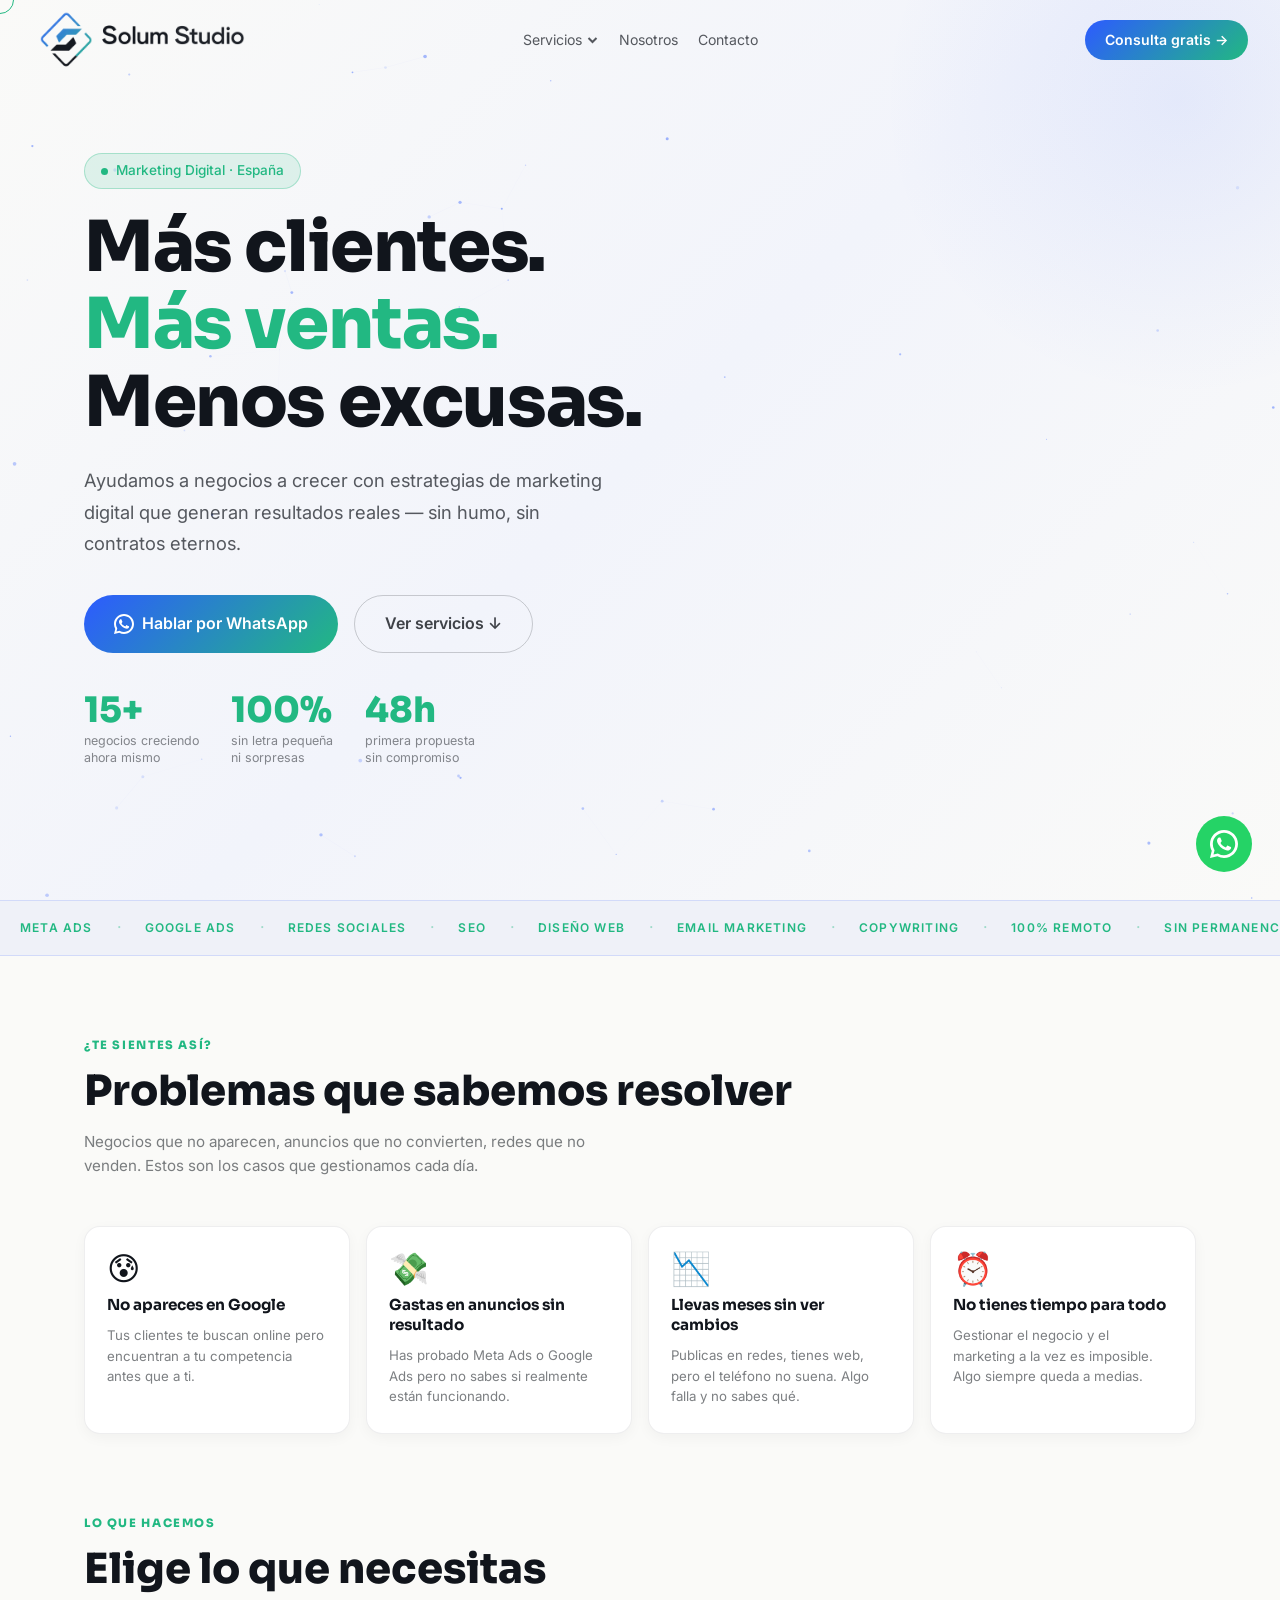
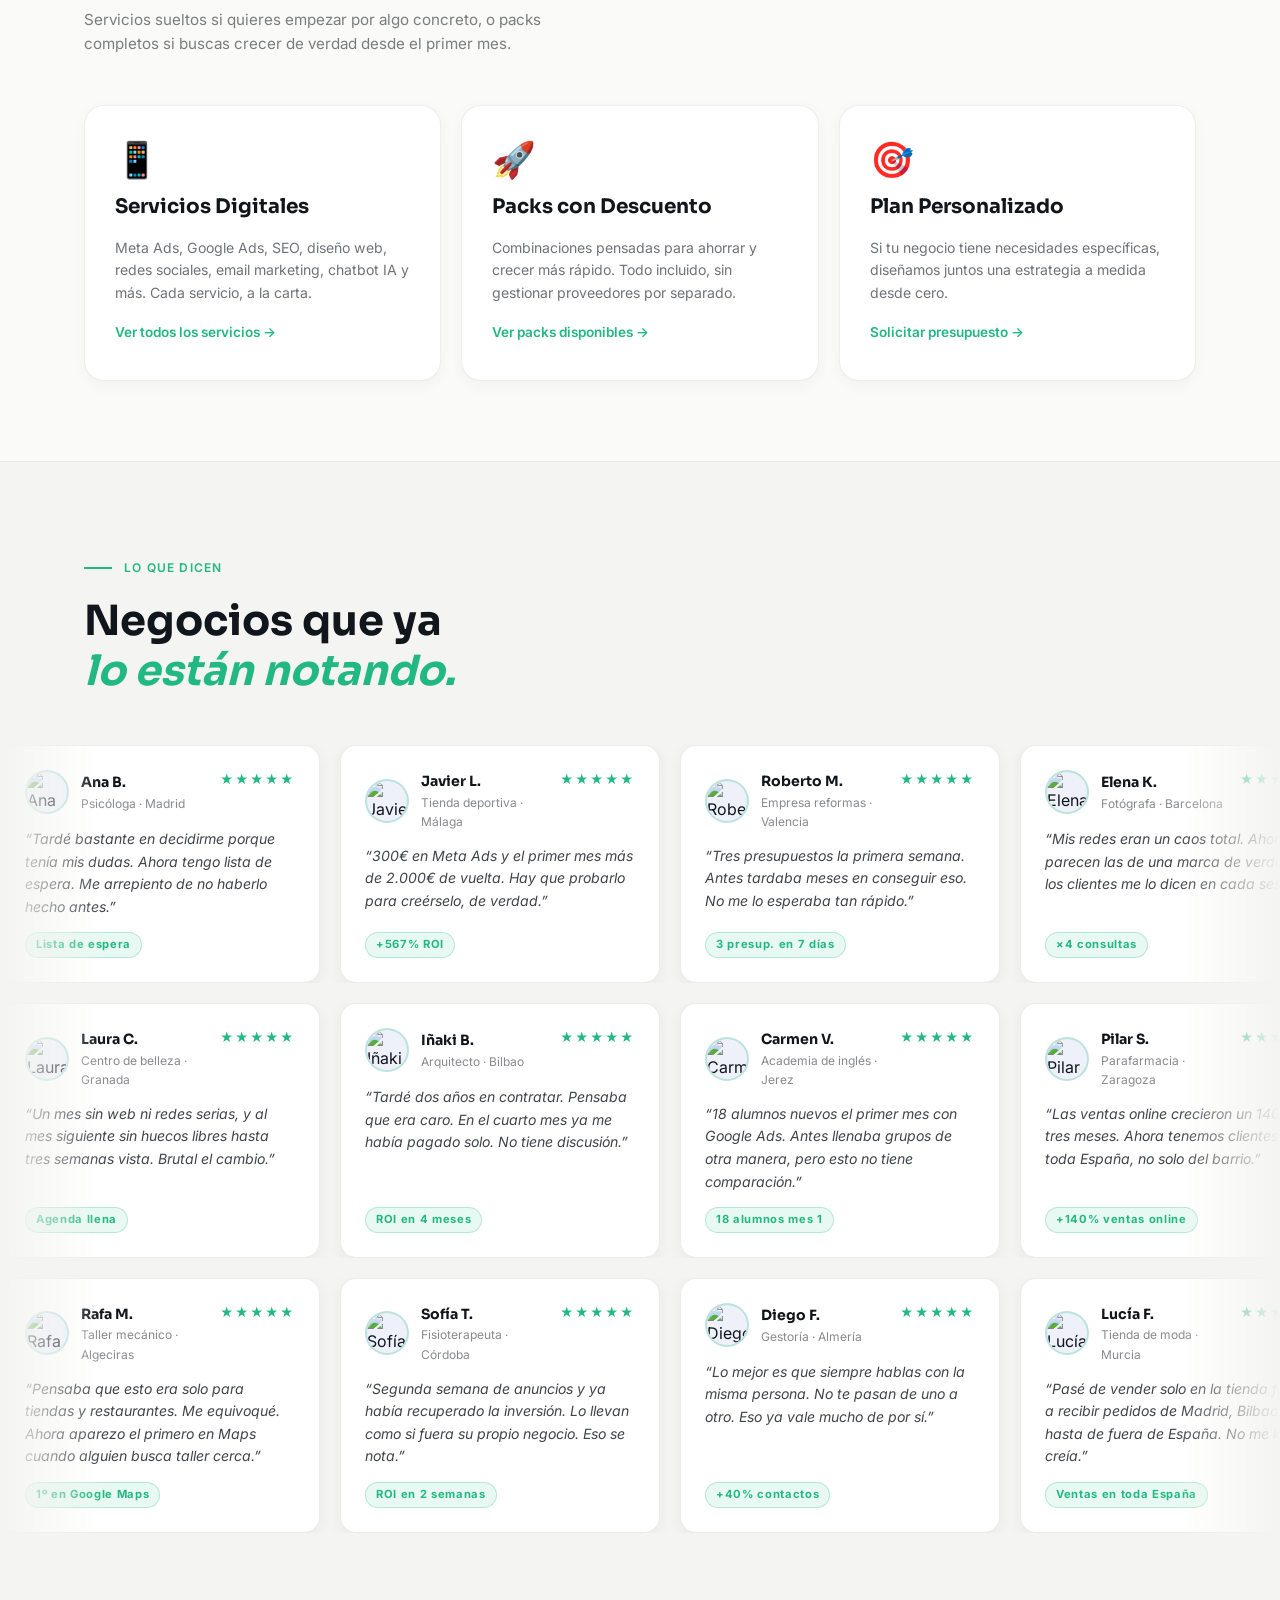
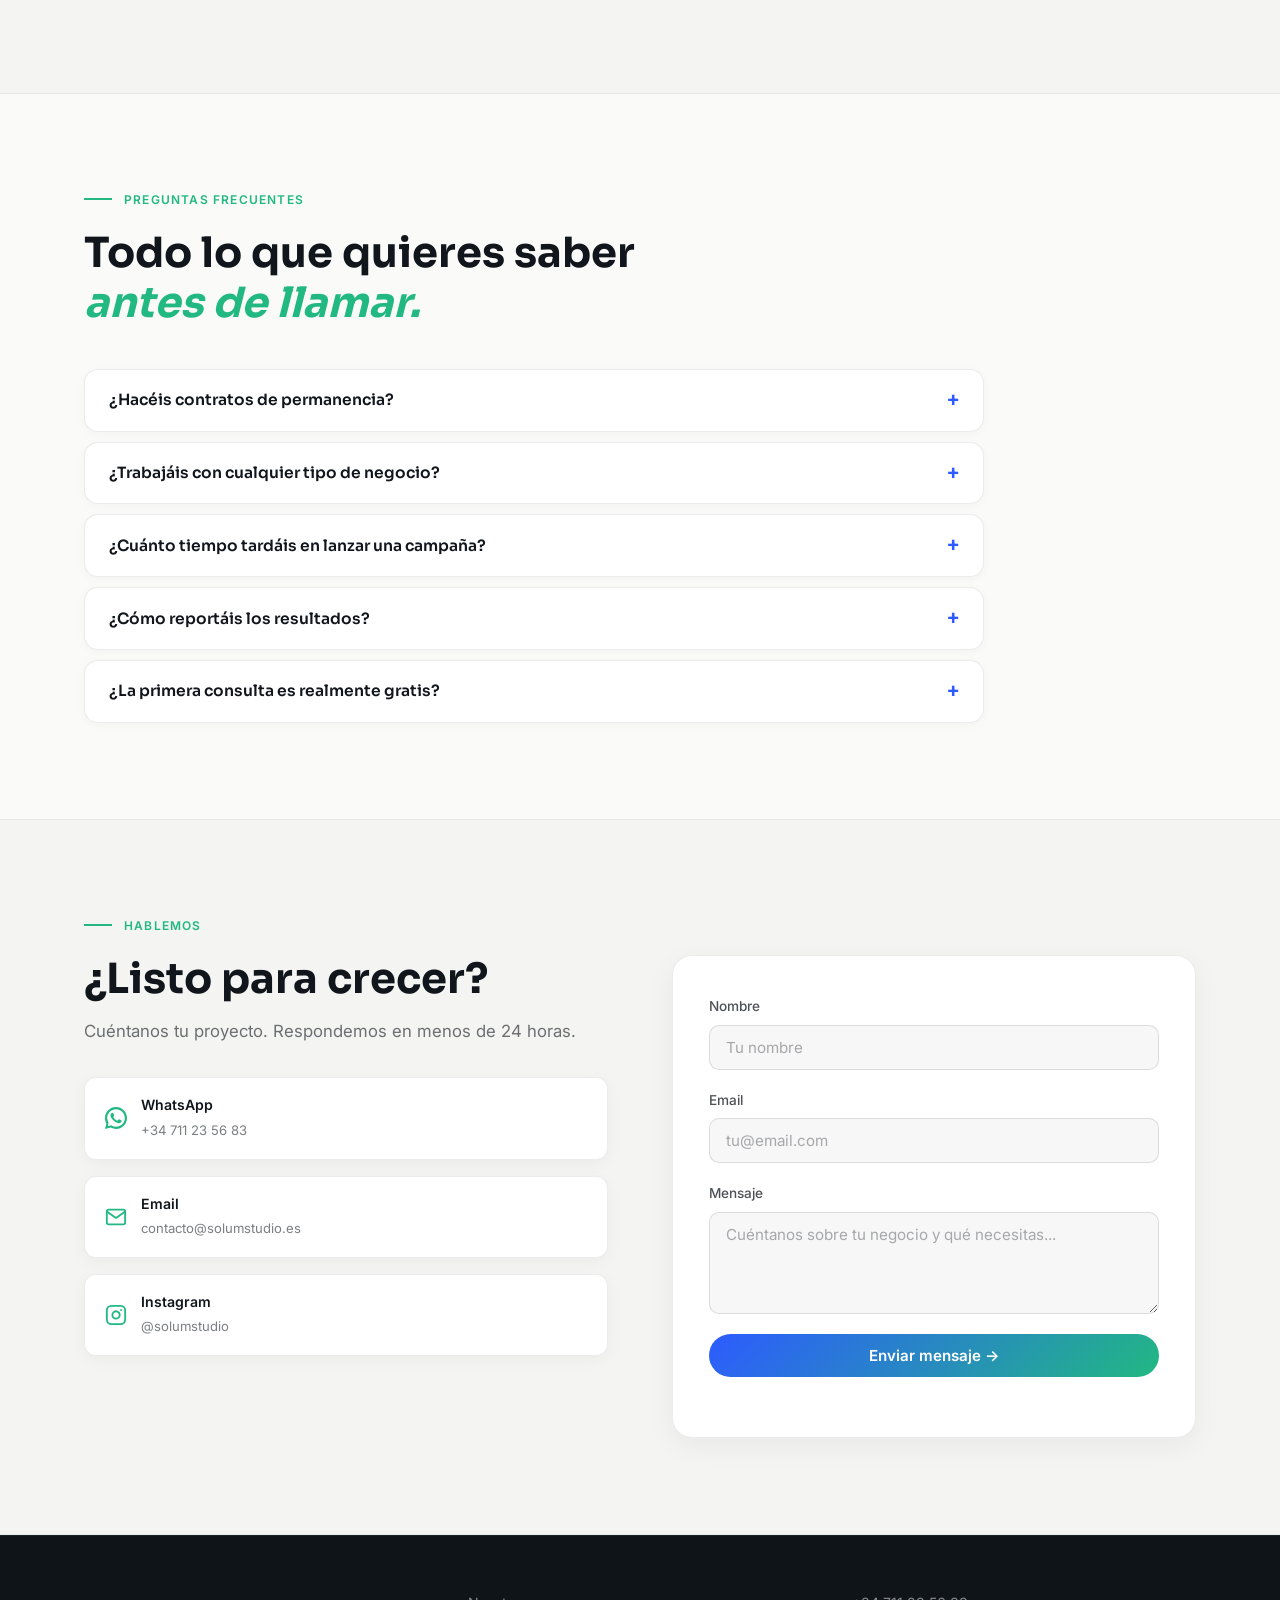
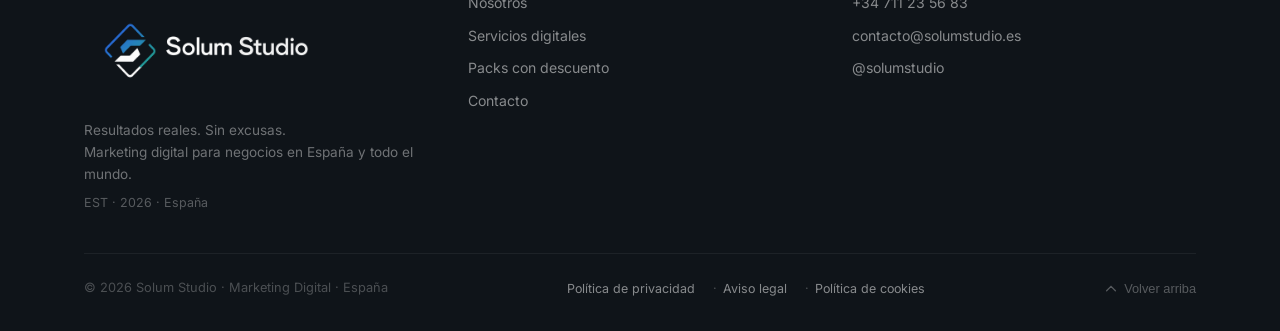
==== commit 1a854773: "Merge branch 'claude/youthful-lamport-MCHJk'" ====
--- a/index.html
+++ b/index.html
@@ -2,6 +2,7 @@
 <html lang="es">
 <head>
   <meta charset="UTF-8" />
+  <link rel="icon" type="image/svg+xml" href="assets/img/logo/favicon.svg" />
   <meta name="viewport" content="width=device-width, initial-scale=1.0" />
   <title>Solum Studio — Marketing Digital · Resultados reales. Sin excusas.</title>
   <meta name="description" content="Agencia de marketing digital 100% remota para negocios en España y a nivel internacional. Meta Ads, redes sociales, SEO, diseño web y más. Primera consulta gratis." />
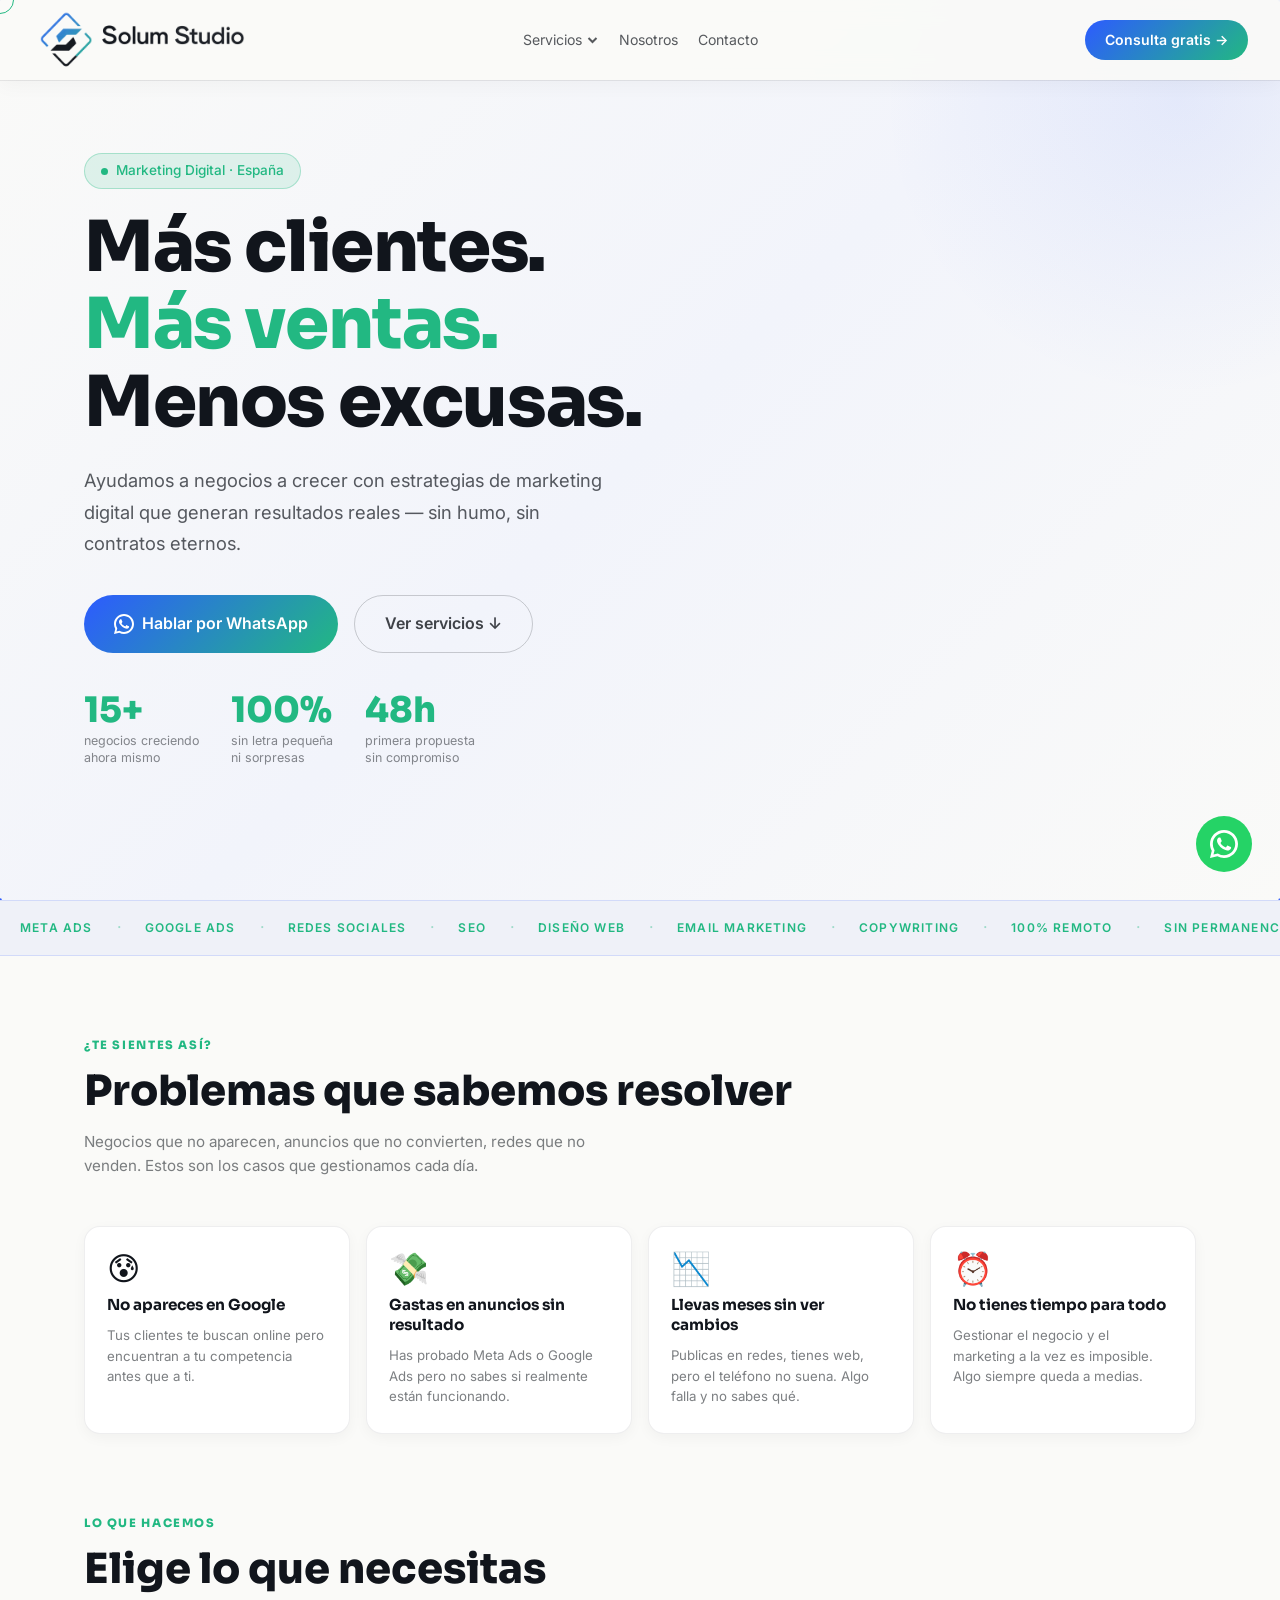
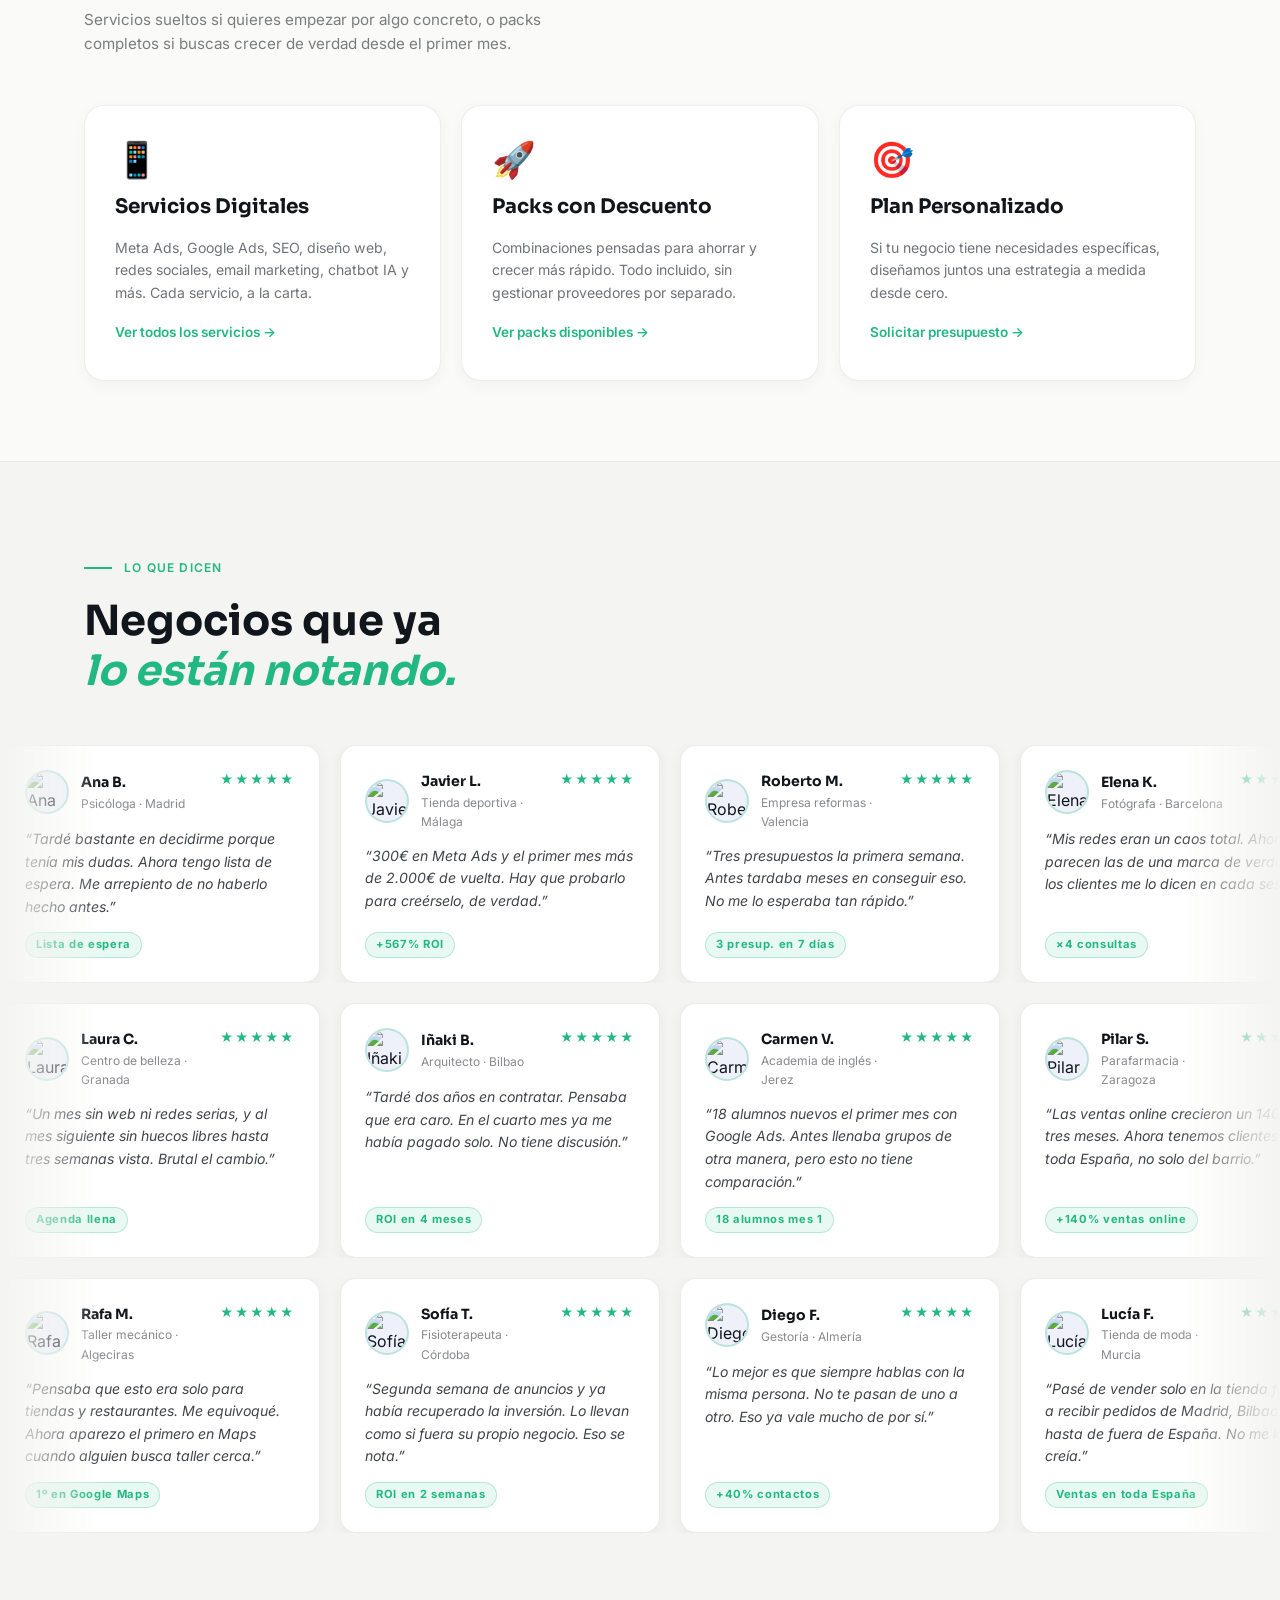
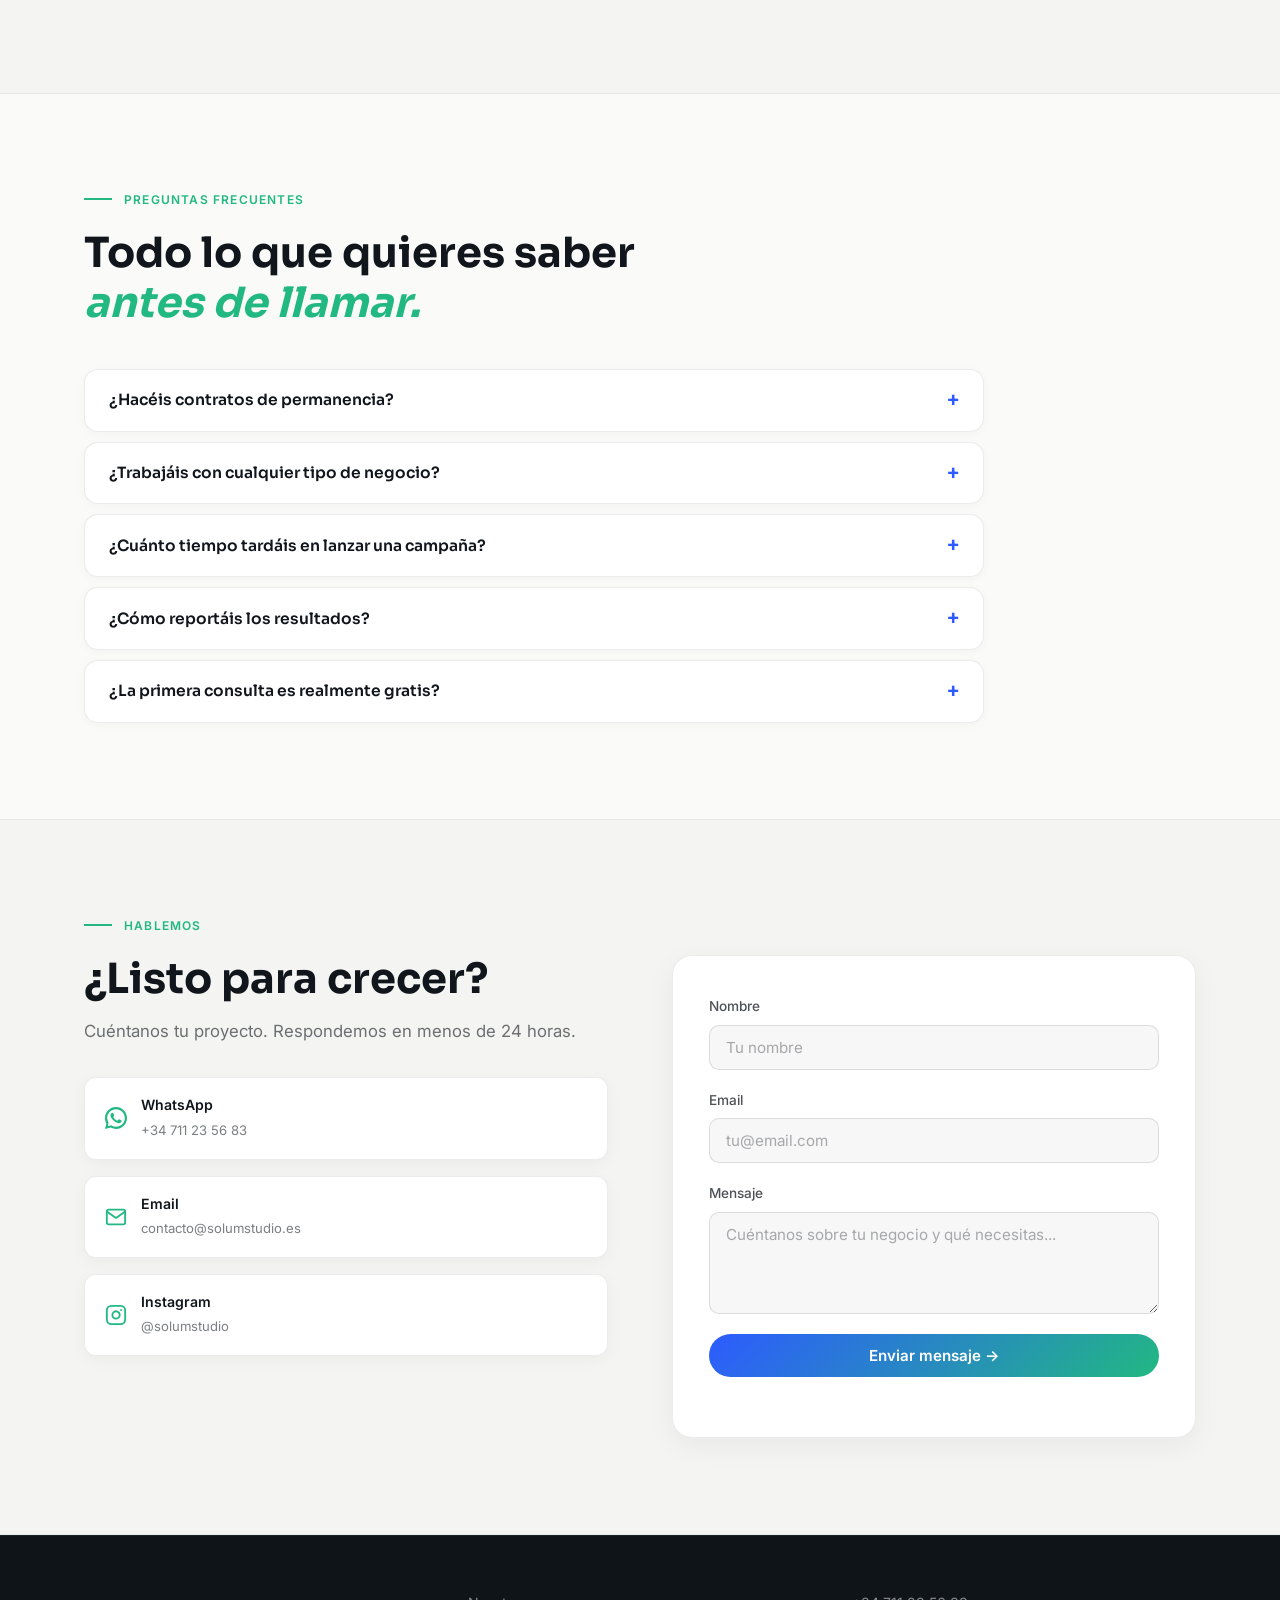
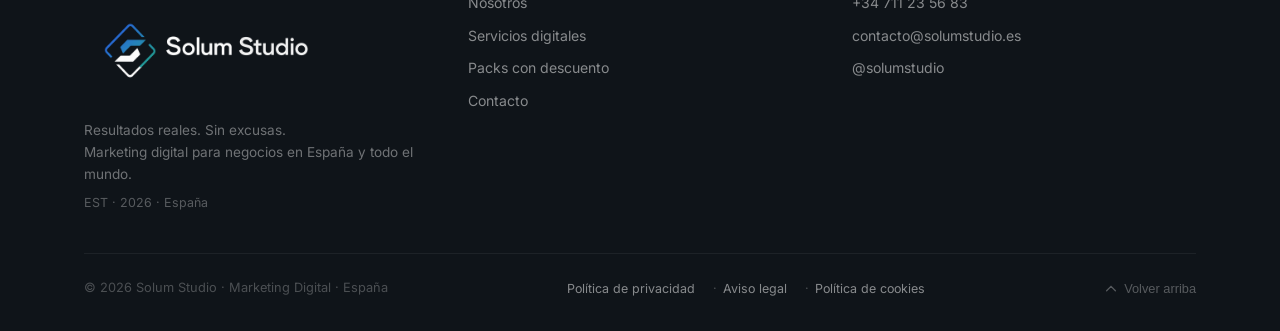
==== commit def0004c: "Merge branch 'claude/youthful-lamport-MCHJk'" ====
--- a/index.html
+++ b/index.html
@@ -37,11 +37,11 @@
       <li class="nav-dropdown">
         <a href="#servicios" class="nav-dropdown-toggle">Servicios <svg width="12" height="12" viewBox="0 0 12 12" fill="none" stroke="currentColor" stroke-width="2" aria-hidden="true"><polyline points="2,4 6,8 10,4"/></svg></a>
         <ul class="nav-dropdown-menu" role="list">
-          <li><a href="servicios.html">Servicios digitales</a></li>
-          <li><a href="servicios.html#precios">Packs con descuento</a></li>
+          <li><a href="/servicios/">Servicios digitales</a></li>
+          <li><a href="/servicios/#precios">Packs con descuento</a></li>
         </ul>
       </li>
-      <li><a href="nosotros.html">Nosotros</a></li>
+      <li><a href="/nosotros/">Nosotros</a></li>
       <li><a href="#contacto">Contacto</a></li>
     </ul>
     <div class="nav-cta-wrap">
@@ -53,10 +53,10 @@
   </div>
   <div class="nav-mobile" id="navMobile" aria-hidden="true">
     <ul role="list">
-      <li><a href="servicios.html">Servicios digitales</a></li>
-      <li><a href="servicios.html#precios">Packs con descuento</a></li>
+      <li><a href="/servicios/">Servicios digitales</a></li>
+      <li><a href="/servicios/#precios">Packs con descuento</a></li>
       <li><a href="#contacto">Contacto</a></li>
-      <li><a href="nosotros.html">Nosotros</a></li>
+      <li><a href="/nosotros/">Nosotros</a></li>
     </ul>
     <a href="https://wa.me/34711235683?text=Hola%2C%20quiero%20una%20consulta%20gratis" class="btn btn-primary" target="_blank" rel="noopener">Consulta gratis &rarr;</a>
   </div>
@@ -181,13 +181,13 @@
         <span class="elige-emoji" aria-hidden="true">📱</span>
         <h3 class="elige-name">Servicios Digitales</h3>
         <p class="elige-desc">Meta Ads, Google Ads, SEO, dise&ntilde;o web, redes sociales, email marketing, chatbot IA y m&aacute;s. Cada servicio, a la carta.</p>
-        <a href="servicios.html" class="elige-link">Ver todos los servicios &rarr;</a>
+        <a href="/servicios/" class="elige-link">Ver todos los servicios &rarr;</a>
       </div>
       <div class="elige-card elige-card--green reveal stagger-2">
         <span class="elige-emoji" aria-hidden="true">🚀</span>
         <h3 class="elige-name">Packs con Descuento</h3>
         <p class="elige-desc">Combinaciones pensadas para ahorrar y crecer m&aacute;s r&aacute;pido. Todo incluido, sin gestionar proveedores por separado.</p>
-        <a href="servicios.html#precios" class="elige-link">Ver packs disponibles &rarr;</a>
+        <a href="/servicios/#precios" class="elige-link">Ver packs disponibles &rarr;</a>
       </div>
       <div class="elige-card elige-card--purple reveal stagger-3">
         <span class="elige-emoji" aria-hidden="true">🎯</span>
@@ -1175,9 +1175,9 @@
         <p style="font-size:.78rem;color:rgba(255,255,255,.3);margin-top:.5rem;">EST &middot; 2026 &middot; Espa&ntilde;a</p>
       </div>
       <nav class="footer-links" aria-label="Footer navigation">
-        <a href="nosotros.html">Nosotros</a>
-        <a href="servicios.html">Servicios digitales</a>
-        <a href="servicios.html#precios">Packs con descuento</a>
+        <a href="/nosotros/">Nosotros</a>
+        <a href="/servicios/">Servicios digitales</a>
+        <a href="/servicios/#precios">Packs con descuento</a>
         <a href="#contacto">Contacto</a>
       </nav>
       <div class="footer-contact">
@@ -1189,9 +1189,9 @@
     <div class="footer-bottom">
       <p>&copy; 2026 Solum Studio &middot; Marketing Digital &middot; Espa&ntilde;a</p>
       <div class="footer-legal">
-        <a href="privacidad.html">Pol&iacute;tica de privacidad</a>
-        <a href="aviso-legal.html">Aviso legal</a>
-        <a href="cookies.html">Pol&iacute;tica de cookies</a>
+        <a href="/privacidad/">Pol&iacute;tica de privacidad</a>
+        <a href="/aviso-legal/">Aviso legal</a>
+        <a href="/cookies/">Pol&iacute;tica de cookies</a>
       </div>
       <button class="footer-top-btn" id="back-to-top" aria-label="Volver arriba">
         <svg viewBox="0 0 16 16" fill="none" stroke="currentColor" stroke-width="1.5" stroke-linecap="round" aria-hidden="true"><polyline points="3,10 8,5 13,10"/></svg>
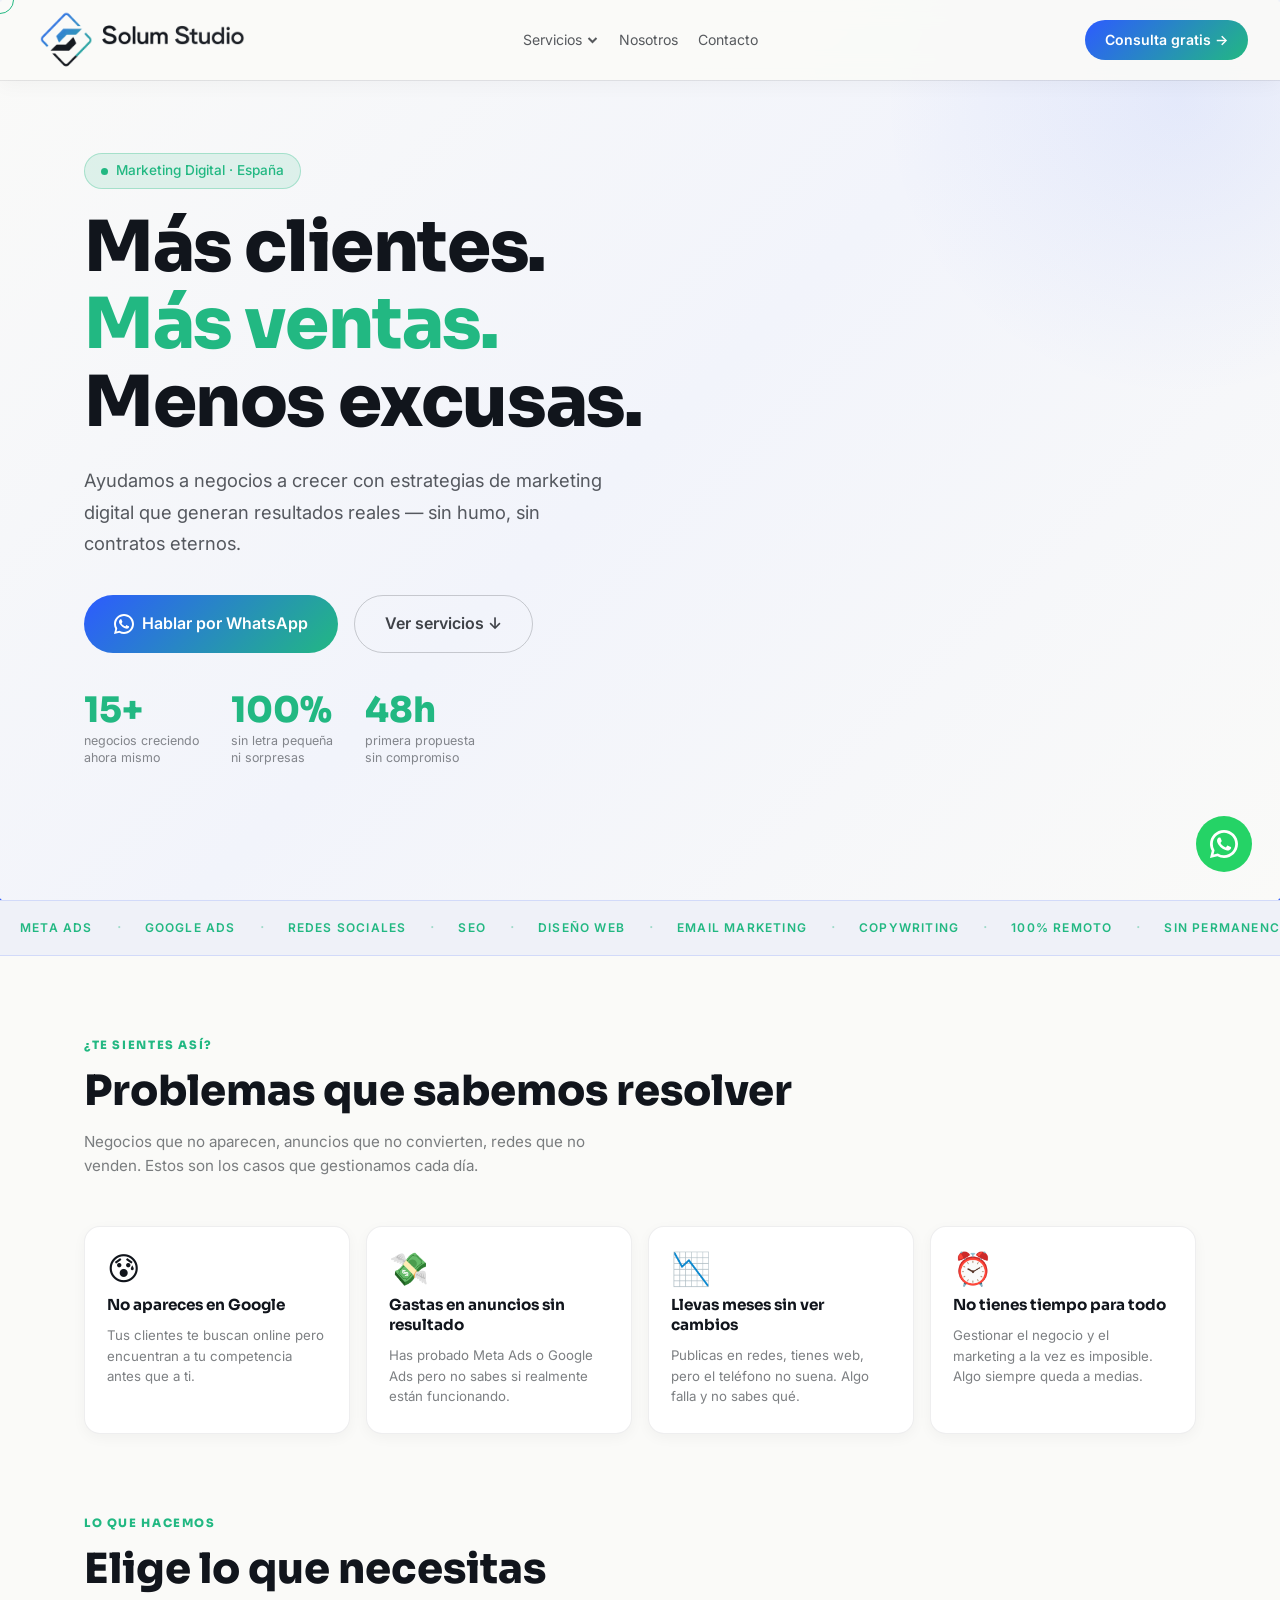
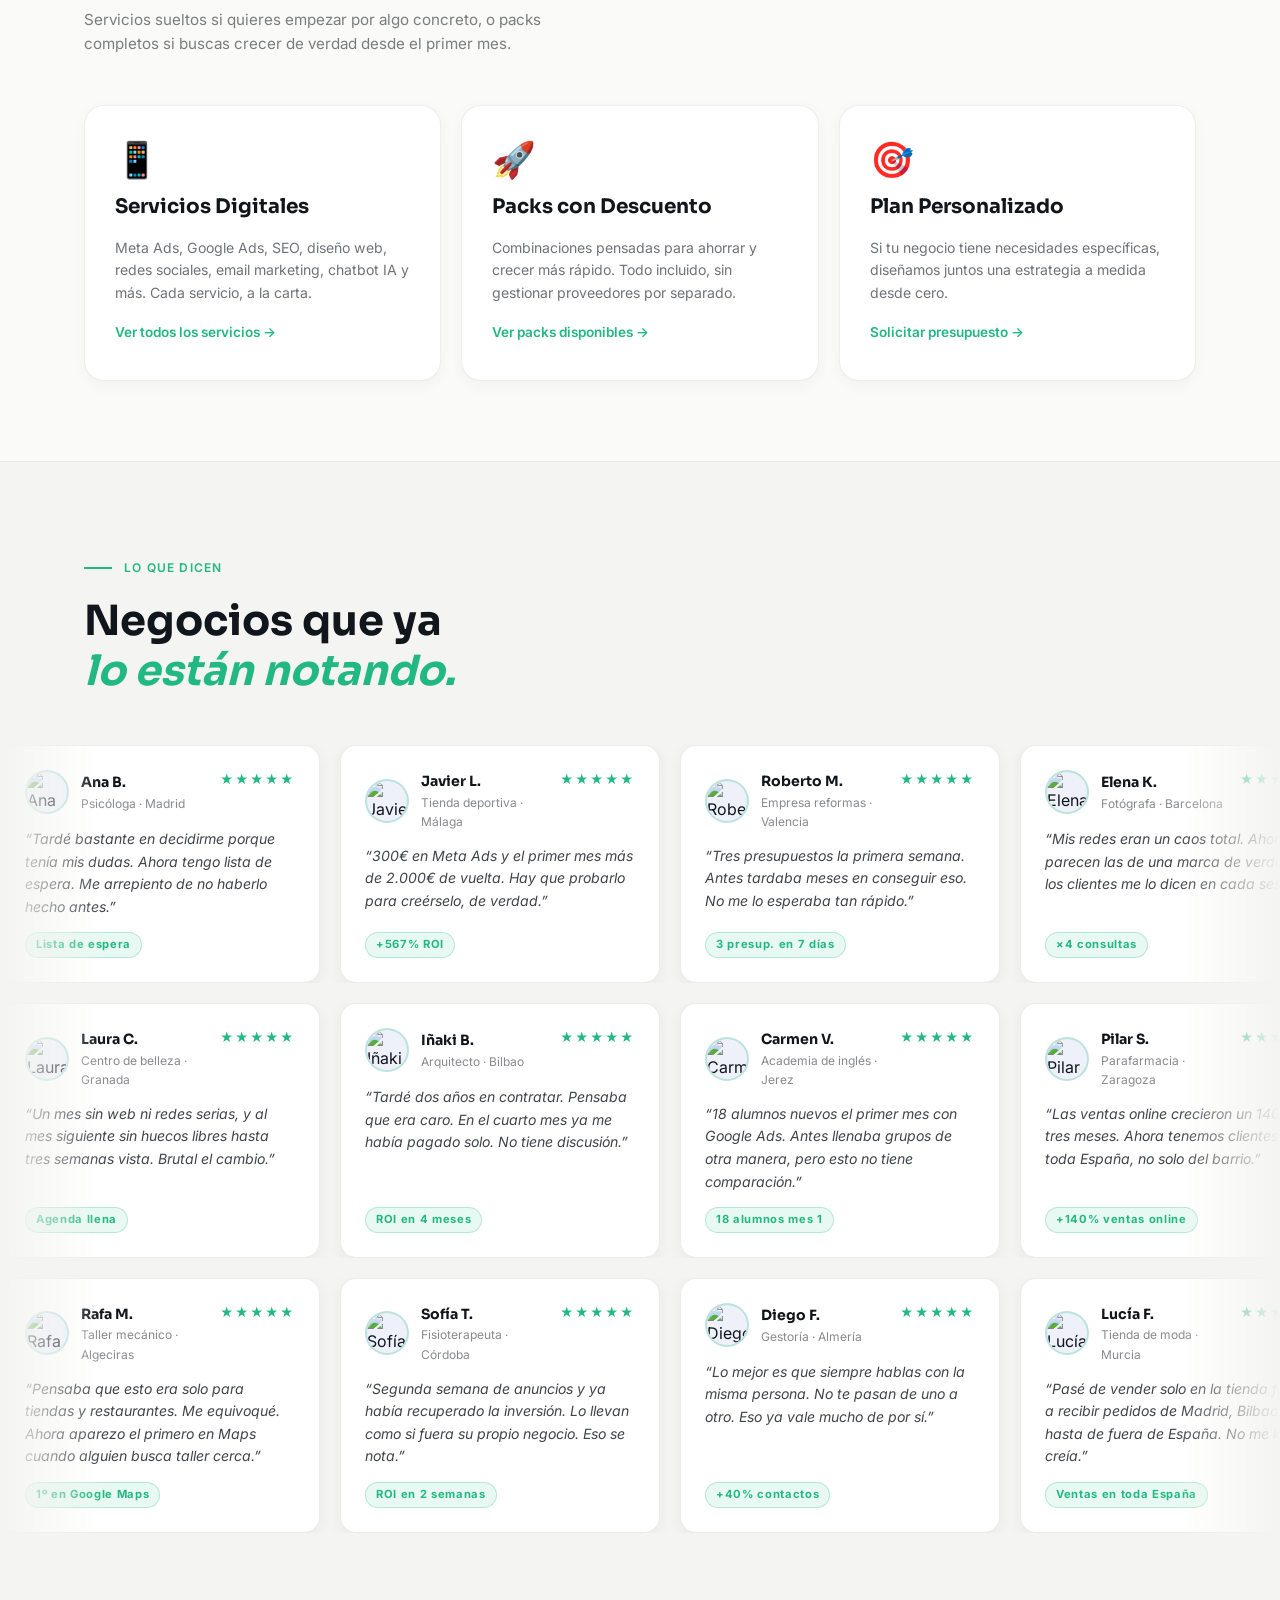
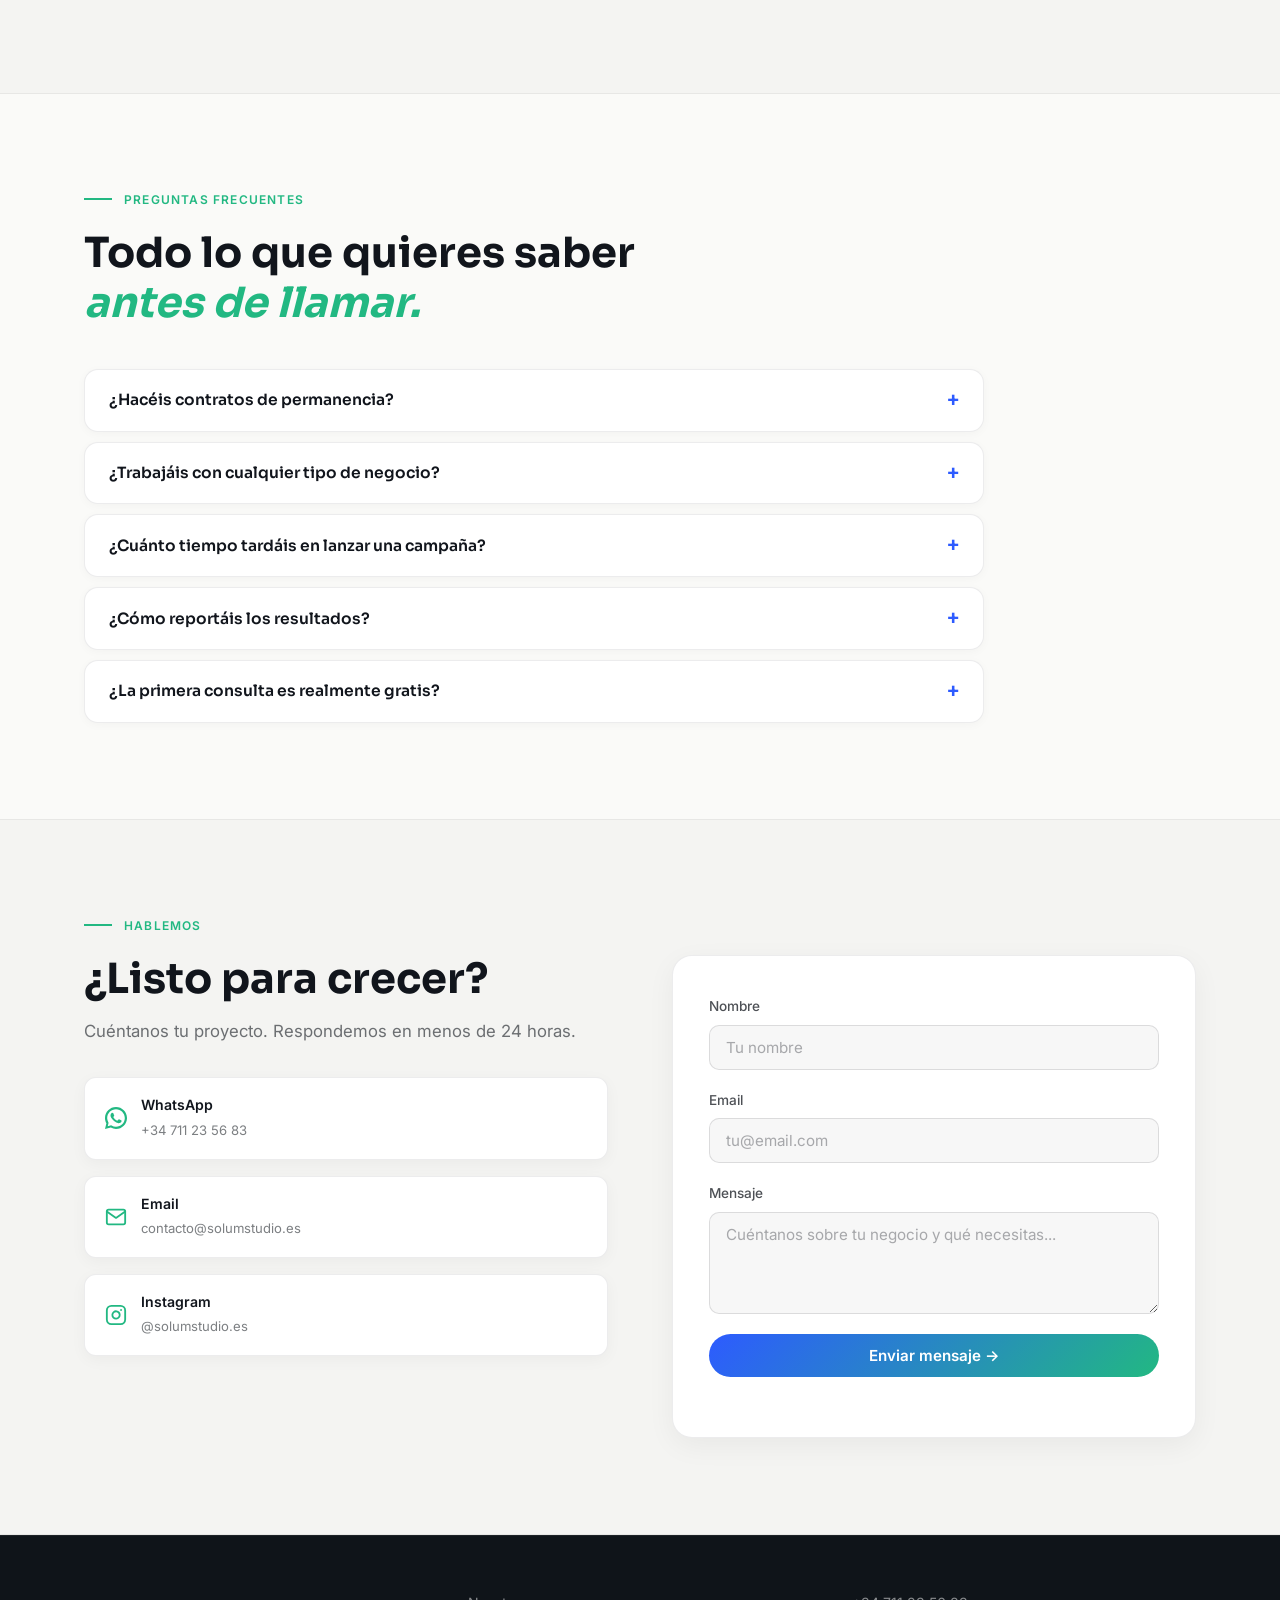
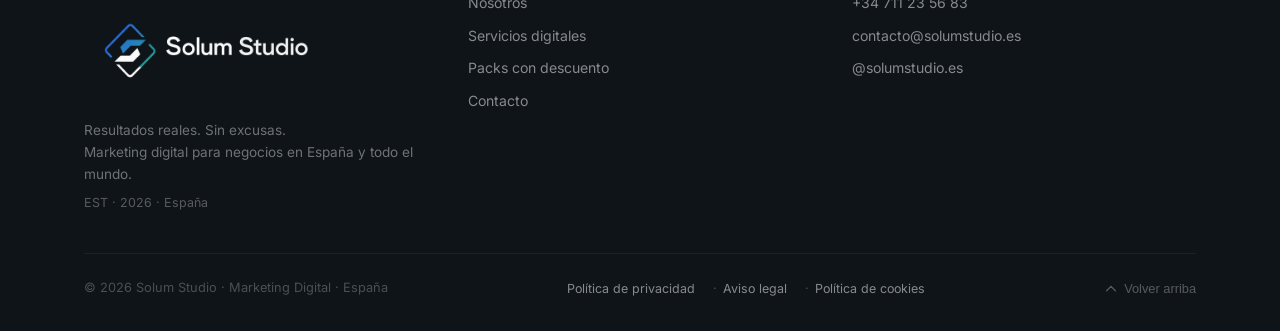
==== commit cc7007c9: "Merge branch 'claude/youthful-lamport-MCHJk'" ====
--- a/index.html
+++ b/index.html
@@ -4,12 +4,49 @@
   <meta charset="UTF-8" />
   <link rel="icon" type="image/svg+xml" href="assets/img/logo/favicon.svg" />
   <meta name="viewport" content="width=device-width, initial-scale=1.0" />
-  <title>Solum Studio — Marketing Digital · Resultados reales. Sin excusas.</title>
-  <meta name="description" content="Agencia de marketing digital 100% remota para negocios en España y a nivel internacional. Meta Ads, redes sociales, SEO, diseño web y más. Primera consulta gratis." />
+  <title>Solum Studio — Agencia de Marketing Digital en España</title>
+  <meta name="description" content="Agencia de marketing digital 100% remota para negocios en España. Meta Ads, Google Ads, SEO, redes sociales y diseño web desde 199€/mes. Primera consulta gratis." />
+  <meta name="keywords" content="agencia marketing digital España, Meta Ads, Google Ads, SEO España, redes sociales empresa, diseño web profesional" />
+  <meta name="robots" content="index, follow" />
+  <meta name="author" content="Solum Studio" />
   <meta name="theme-color" content="#FAFAF8" />
-  <meta property="og:title" content="Solum Studio — Resultados reales. Sin excusas." />
-  <meta property="og:description" content="Agencia de marketing digital 100% remota. Primera consulta gratis." />
+  <link rel="canonical" href="https://solumstudio.es/" />
+  <!-- Open Graph -->
+  <meta property="og:title" content="Solum Studio — Agencia de Marketing Digital en España" />
+  <meta property="og:description" content="Marketing digital 100% remoto. Meta Ads, SEO, redes sociales y diseño web. Primera consulta gratis." />
   <meta property="og:type" content="website" />
+  <meta property="og:url" content="https://solumstudio.es/" />
+  <meta property="og:image" content="https://solumstudio.es/assets/img/logo/logo-whatsapp-500.png" />
+  <meta property="og:locale" content="es_ES" />
+  <meta property="og:site_name" content="Solum Studio" />
+  <!-- Twitter Card -->
+  <meta name="twitter:card" content="summary_large_image" />
+  <meta name="twitter:title" content="Solum Studio — Agencia de Marketing Digital" />
+  <meta name="twitter:description" content="Marketing digital 100% remoto. Primera consulta gratis." />
+  <meta name="twitter:image" content="https://solumstudio.es/assets/img/logo/logo-whatsapp-500.png" />
+  <!-- JSON-LD -->
+  <script type="application/ld+json">
+  {
+    "@context": "https://schema.org",
+    "@type": "ProfessionalService",
+    "name": "Solum Studio",
+    "description": "Agencia de marketing digital 100% remota para negocios en España. Meta Ads, Google Ads, SEO, redes sociales y diseño web.",
+    "url": "https://solumstudio.es",
+    "logo": "https://solumstudio.es/assets/img/logo/logo-whatsapp-500.png",
+    "telephone": "+34711235683",
+    "email": "contacto@solumstudio.es",
+    "address": {
+      "@type": "PostalAddress",
+      "addressCountry": "ES"
+    },
+    "areaServed": "ES",
+    "serviceType": ["Marketing Digital", "Meta Ads", "Google Ads", "SEO", "Diseño Web", "Redes Sociales"],
+    "priceRange": "€€",
+    "sameAs": [
+      "https://instagram.com/solumstudio.es"
+    ]
+  }
+  </script>
 
   <!-- Fonts -->
   <link rel="preconnect" href="https://fonts.googleapis.com" />
@@ -1126,11 +1163,11 @@
               <span>contacto@solumstudio.es</span>
             </div>
           </a>
-          <a href="https://instagram.com/solumstudio" class="contact-channel" target="_blank" rel="noopener">
+          <a href="https://instagram.com/solumstudio.es" class="contact-channel" target="_blank" rel="noopener">
             <svg width="22" height="22" viewBox="0 0 24 24" fill="none" stroke="#22B882" stroke-width="2" stroke-linecap="round" stroke-linejoin="round" aria-hidden="true"><rect x="2" y="2" width="20" height="20" rx="5" ry="5"/><path d="M16 11.37A4 4 0 1112.63 8 4 4 0 0116 11.37z"/><line x1="17.5" y1="6.5" x2="17.51" y2="6.5"/></svg>
             <div>
               <strong>Instagram</strong>
-              <span>@solumstudio</span>
+              <span>@solumstudio.es</span>
             </div>
           </a>
         </div>
@@ -1183,7 +1220,7 @@
       <div class="footer-contact">
         <a href="https://wa.me/34711235683" target="_blank" rel="noopener">+34 711 23 56 83</a>
         <a href="mailto:contacto@solumstudio.es">contacto@solumstudio.es</a>
-        <a href="https://instagram.com/solumstudio" target="_blank" rel="noopener">@solumstudio</a>
+        <a href="https://instagram.com/solumstudio.es" target="_blank" rel="noopener">@solumstudio.es</a>
       </div>
     </div>
     <div class="footer-bottom">
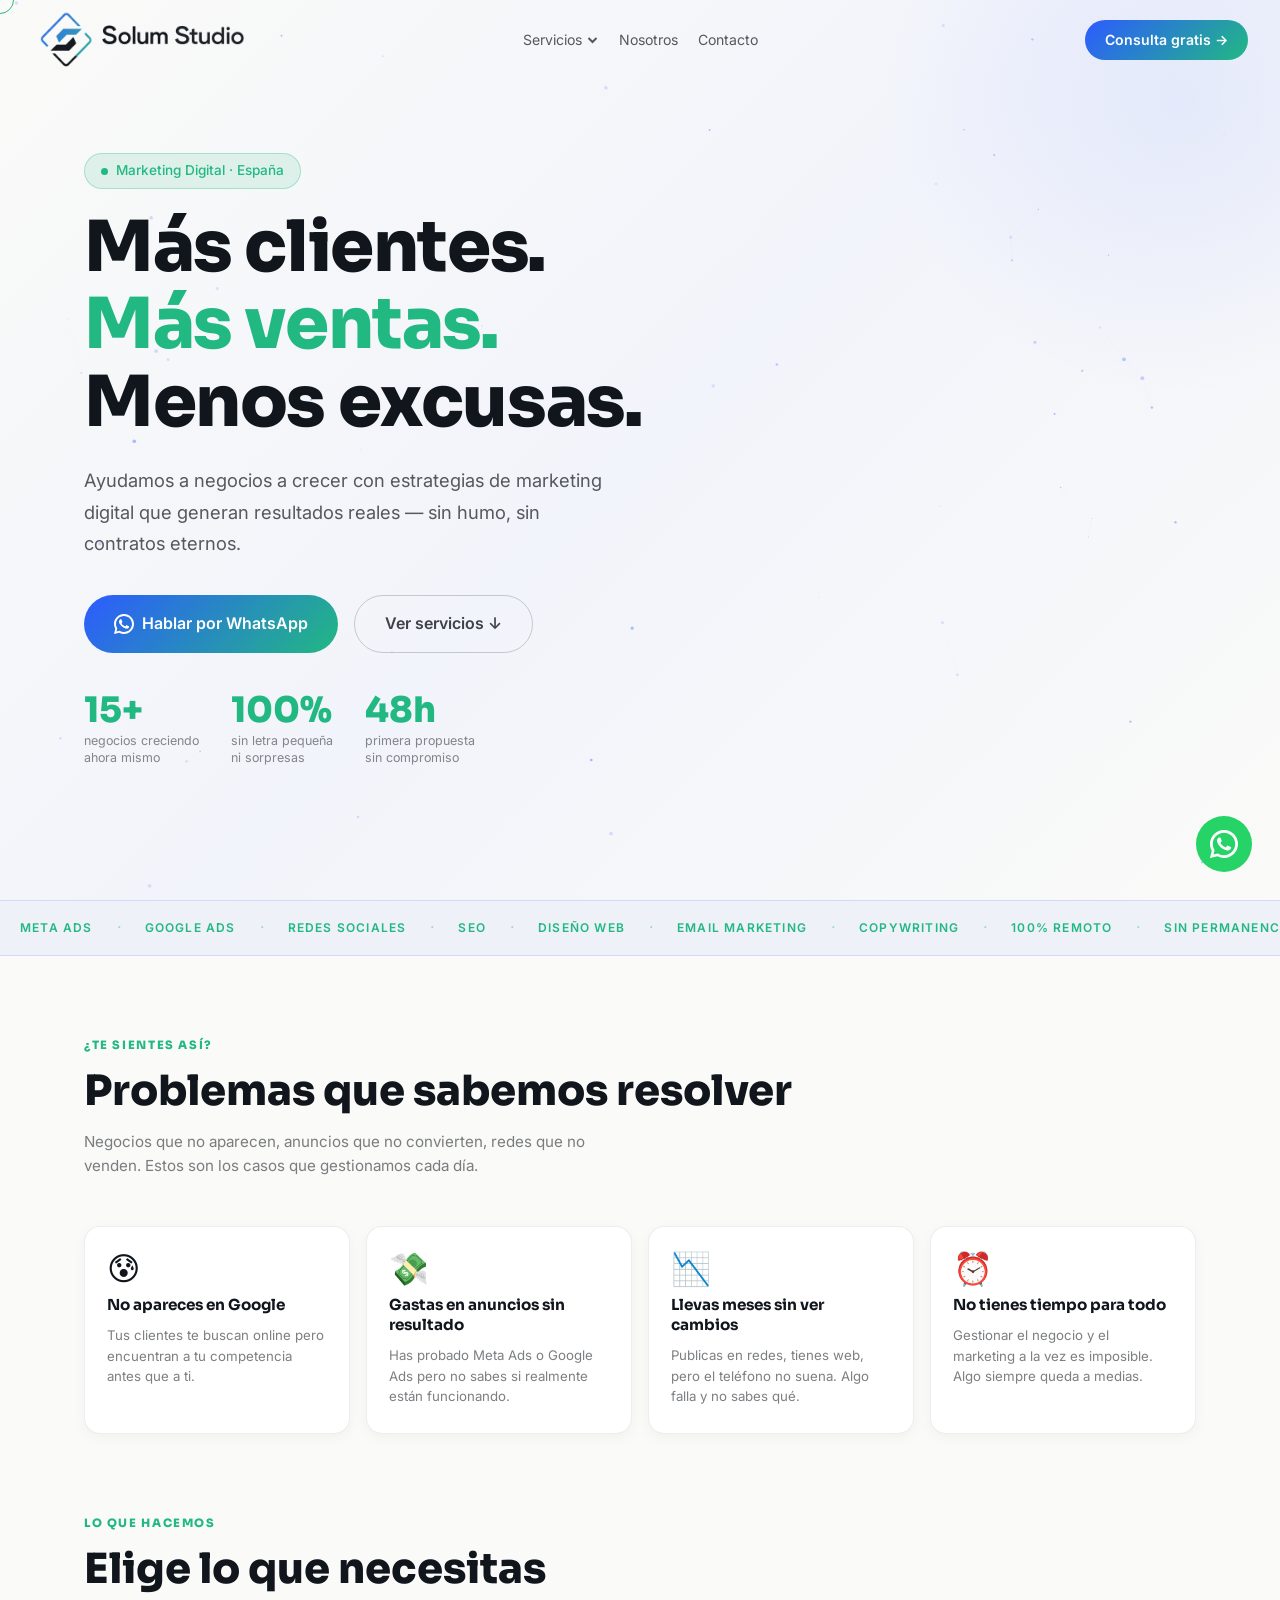
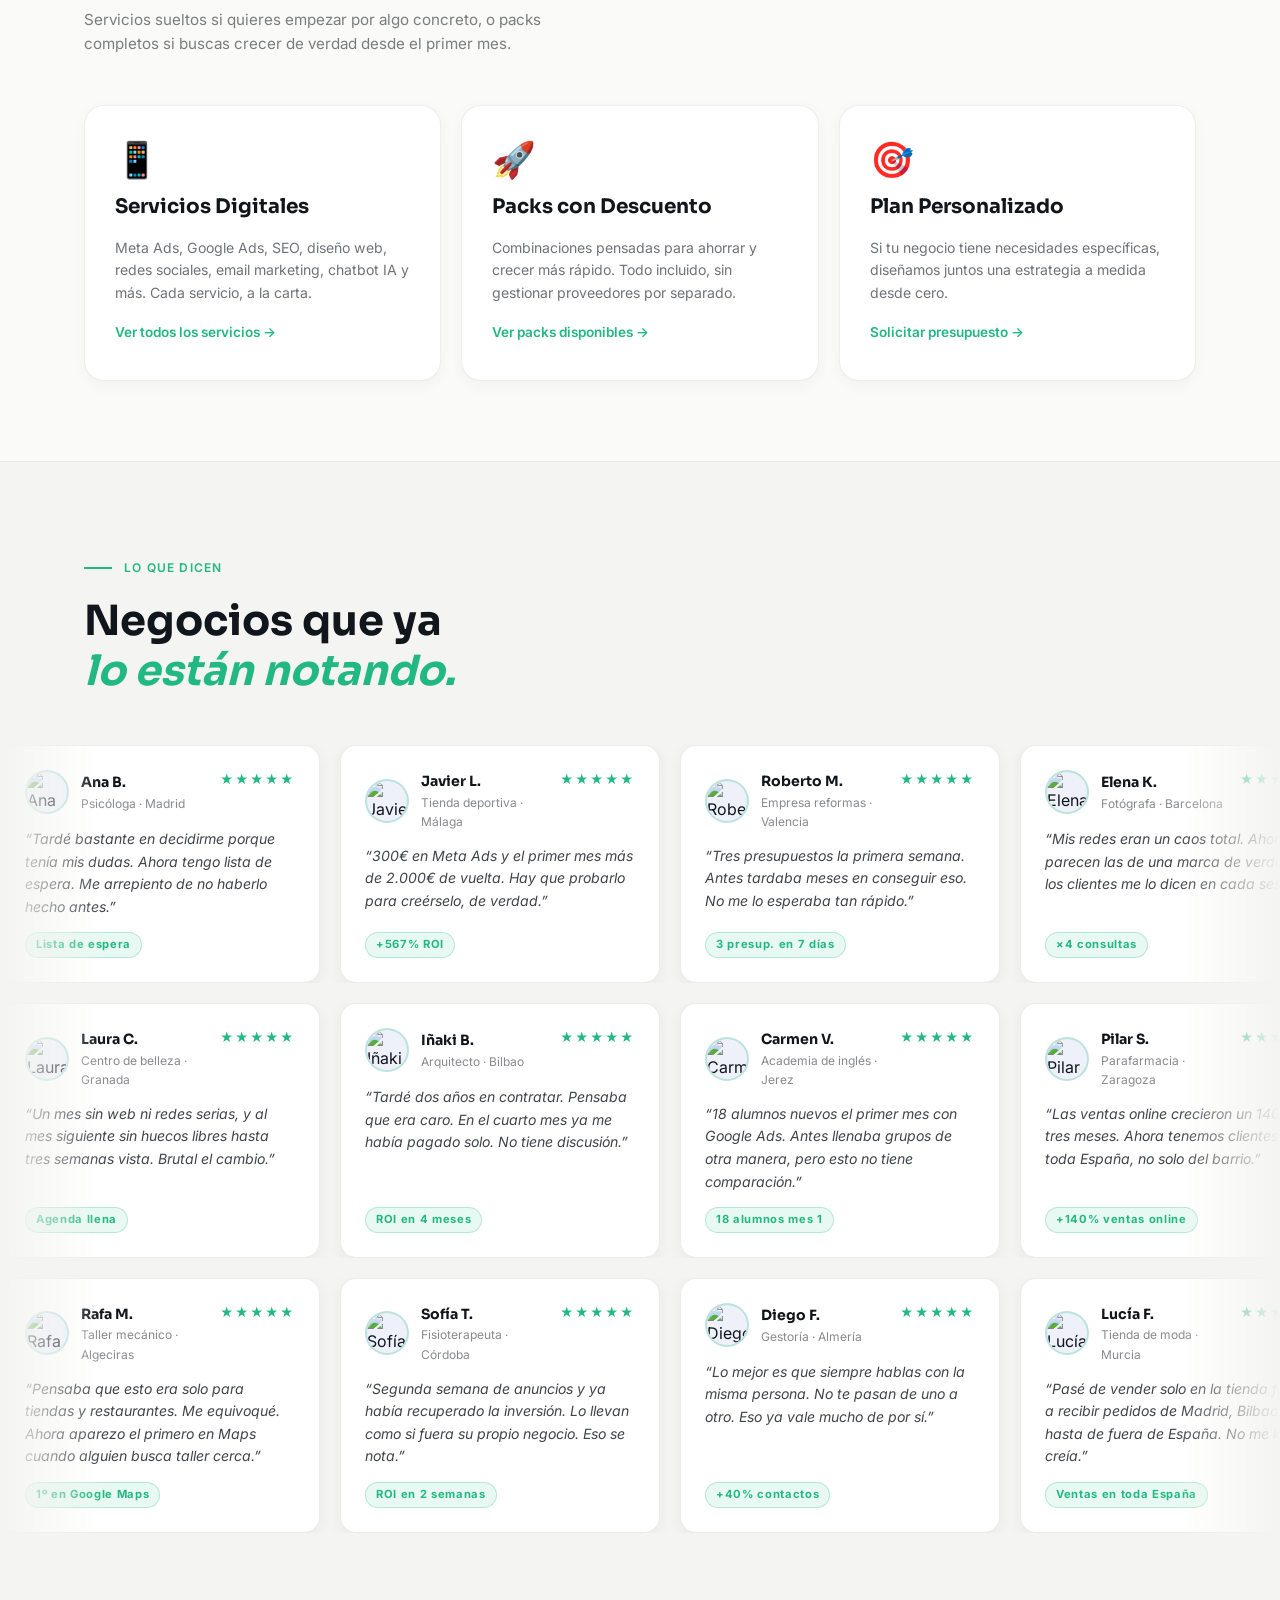
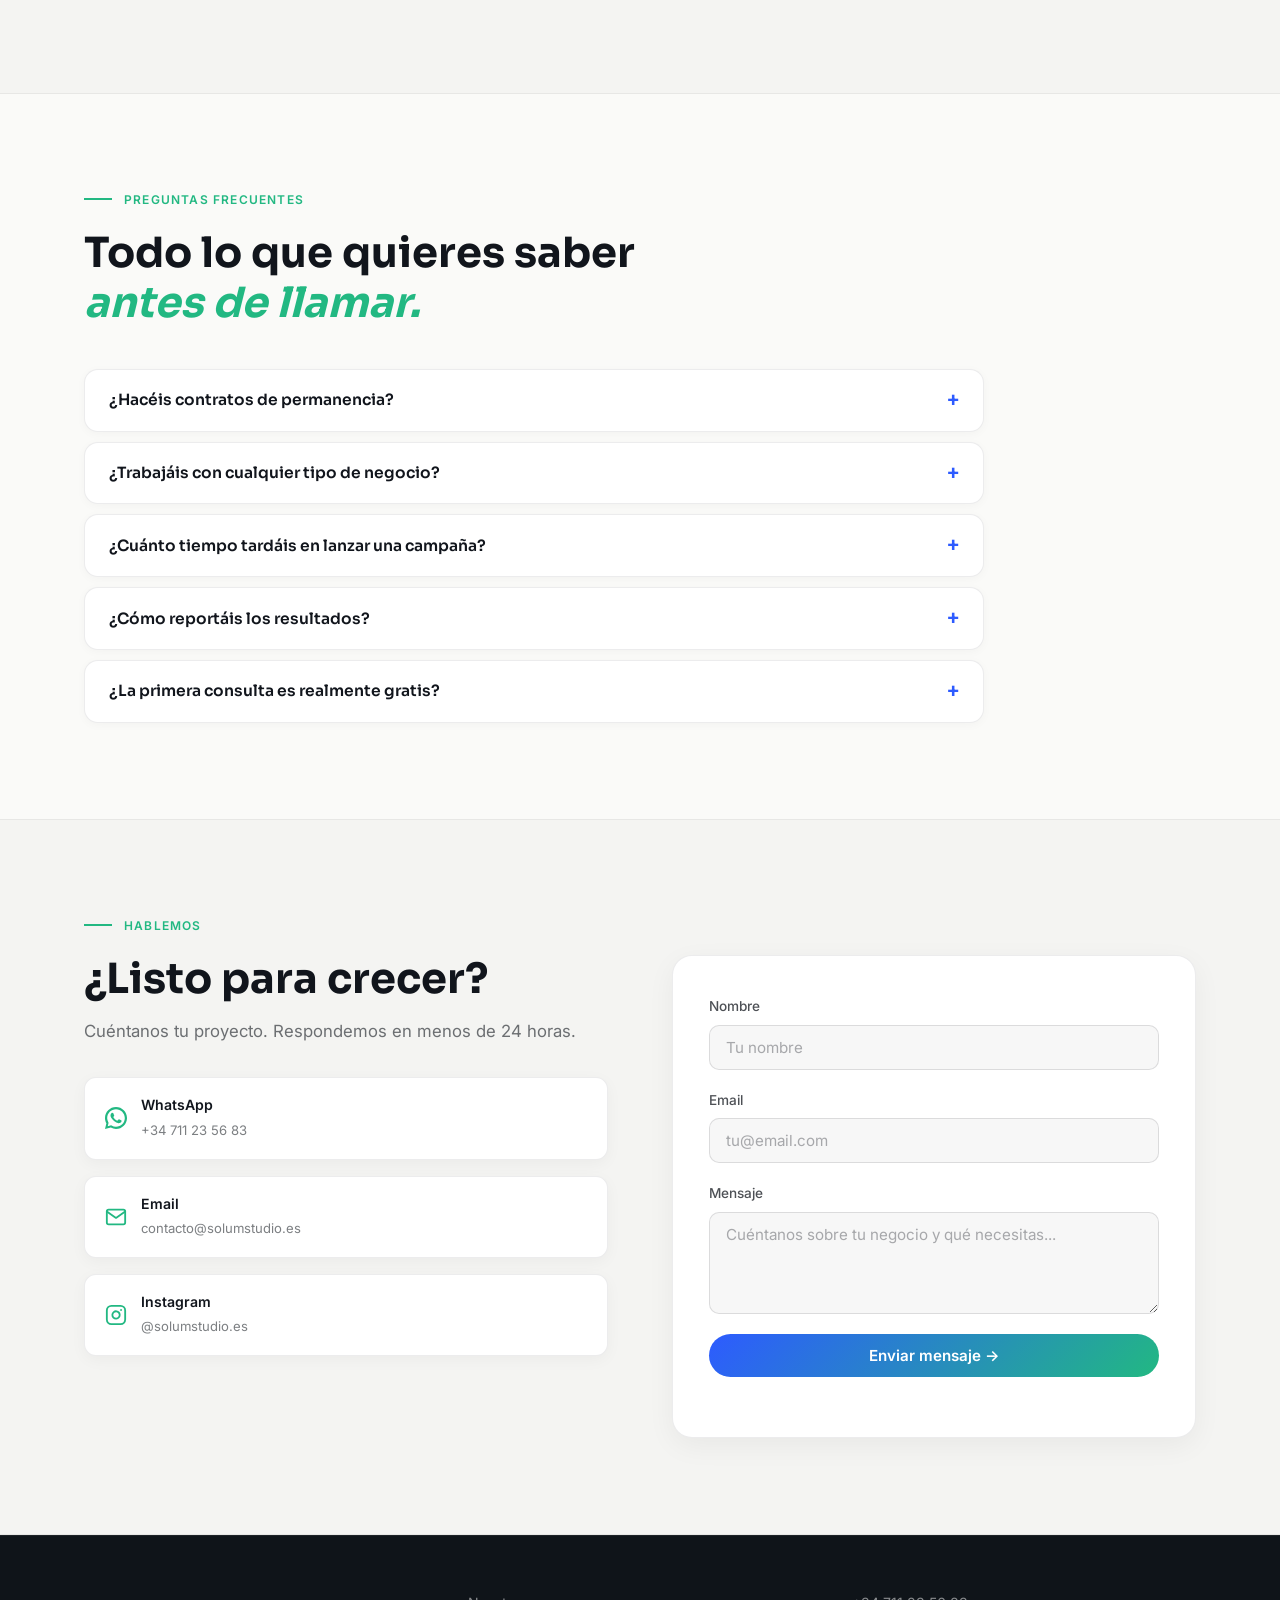
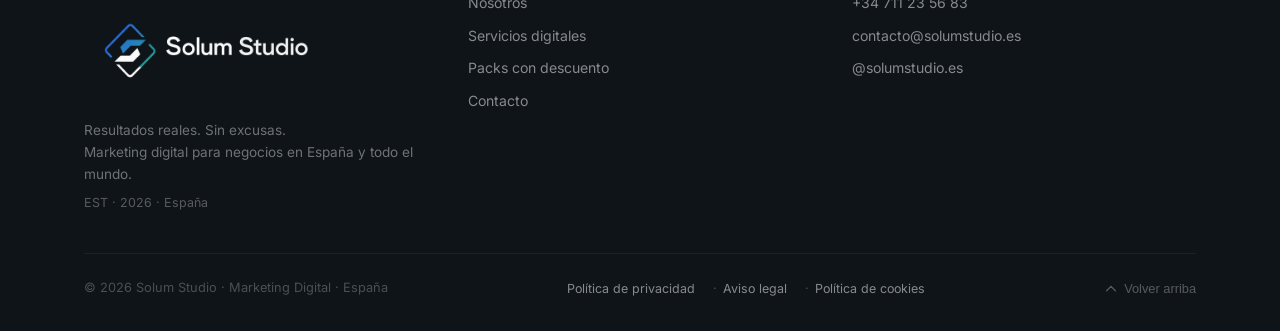
==== commit 3b9072d1: "Merge branch 'claude/youthful-lamport-MCHJk'" ====
--- a/index.html
+++ b/index.html
@@ -67,7 +67,7 @@
 <!-- ===================== NAV ===================== -->
 <nav class="nav" id="nav">
   <div class="nav-inner">
-    <a href="#" class="nav-logo" aria-label="Solum Studio">
+    <a href="/" class="nav-logo" aria-label="Solum Studio">
       <img src="assets/img/logo/logo-nav-grad.png" alt="Solum Studio" class="nav-logo-img" />
     </a>
     <ul class="nav-links" role="list">
@@ -1205,7 +1205,7 @@
   <div class="container">
     <div class="footer-inner">
       <div class="footer-brand">
-        <a href="#" class="nav-logo" aria-label="Solum Studio">
+        <a href="/" class="nav-logo" aria-label="Solum Studio">
           <img src="assets/img/logo/logo-footer-grad.png" alt="Solum Studio" class="nav-logo-img" height="44" width="auto" />
         </a>
         <p>Resultados reales. Sin excusas.<br>Marketing digital para negocios en Espa&ntilde;a y todo el mundo.</p>
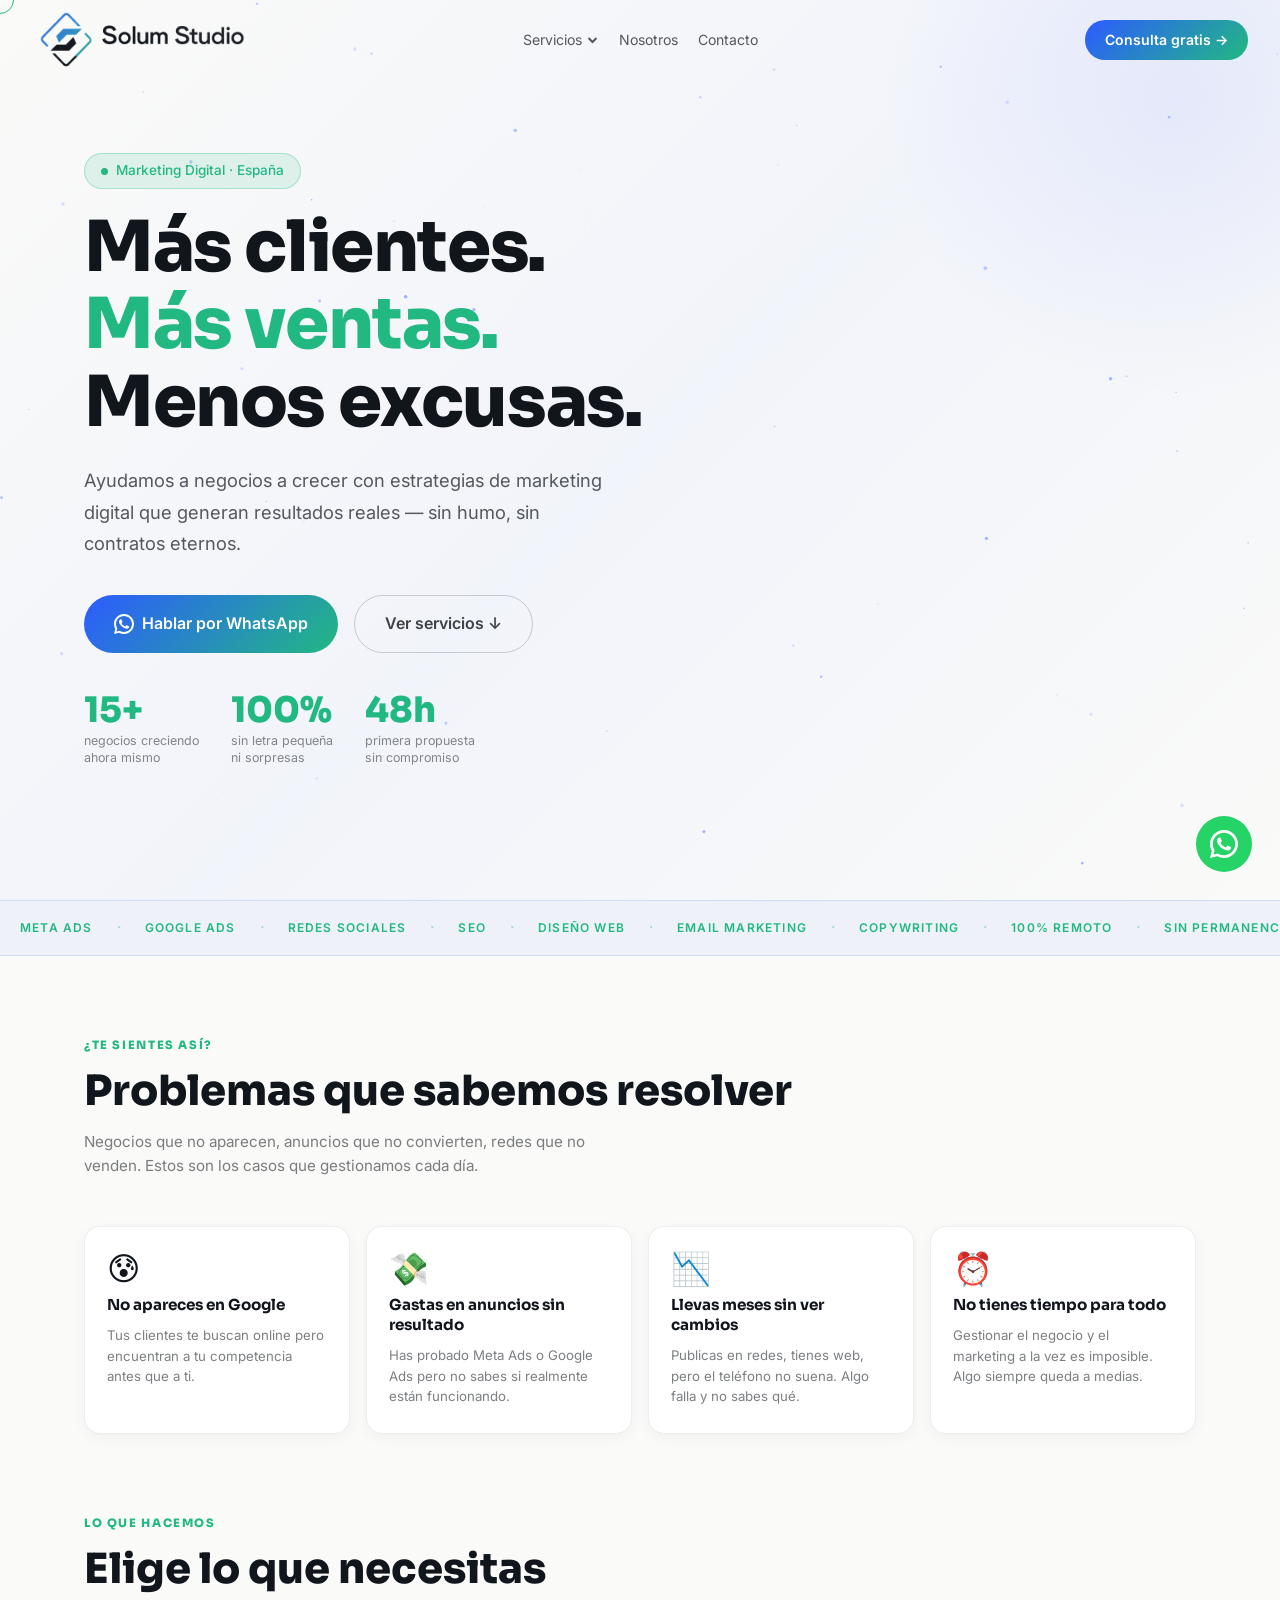
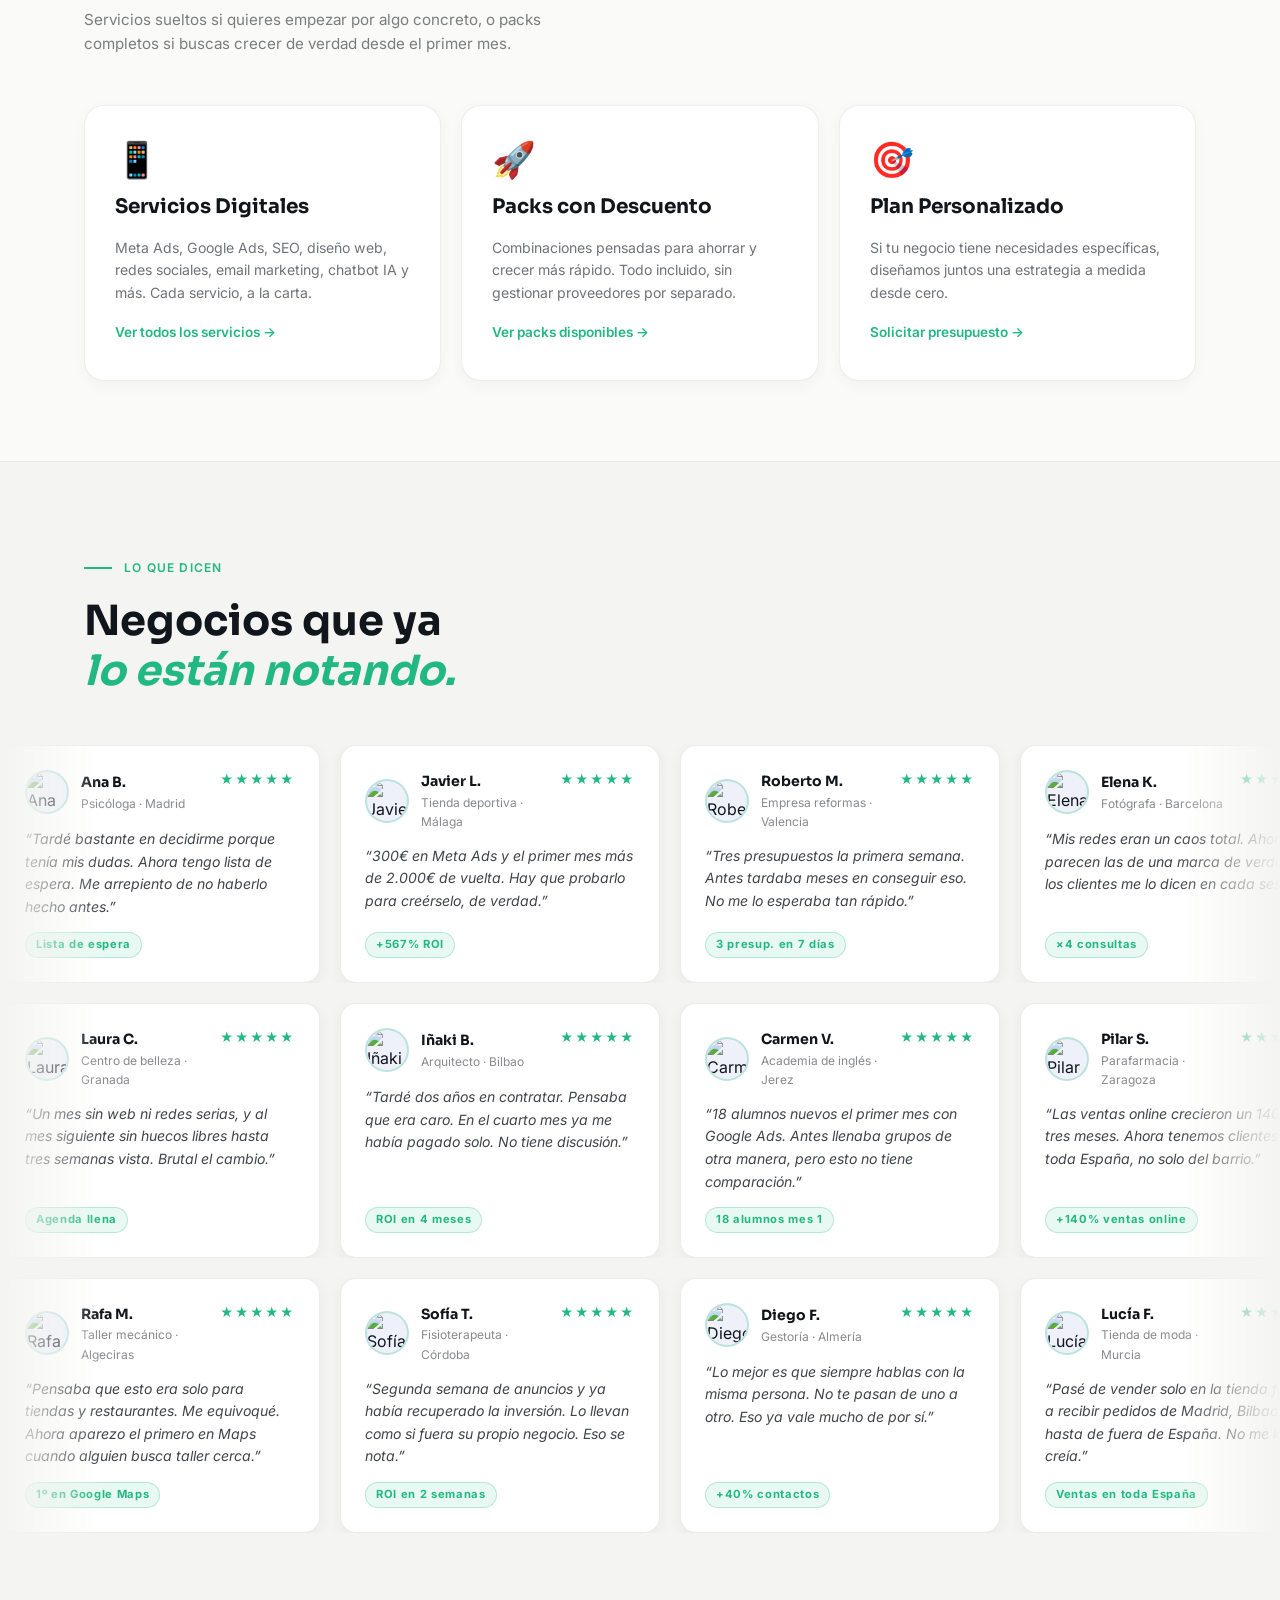
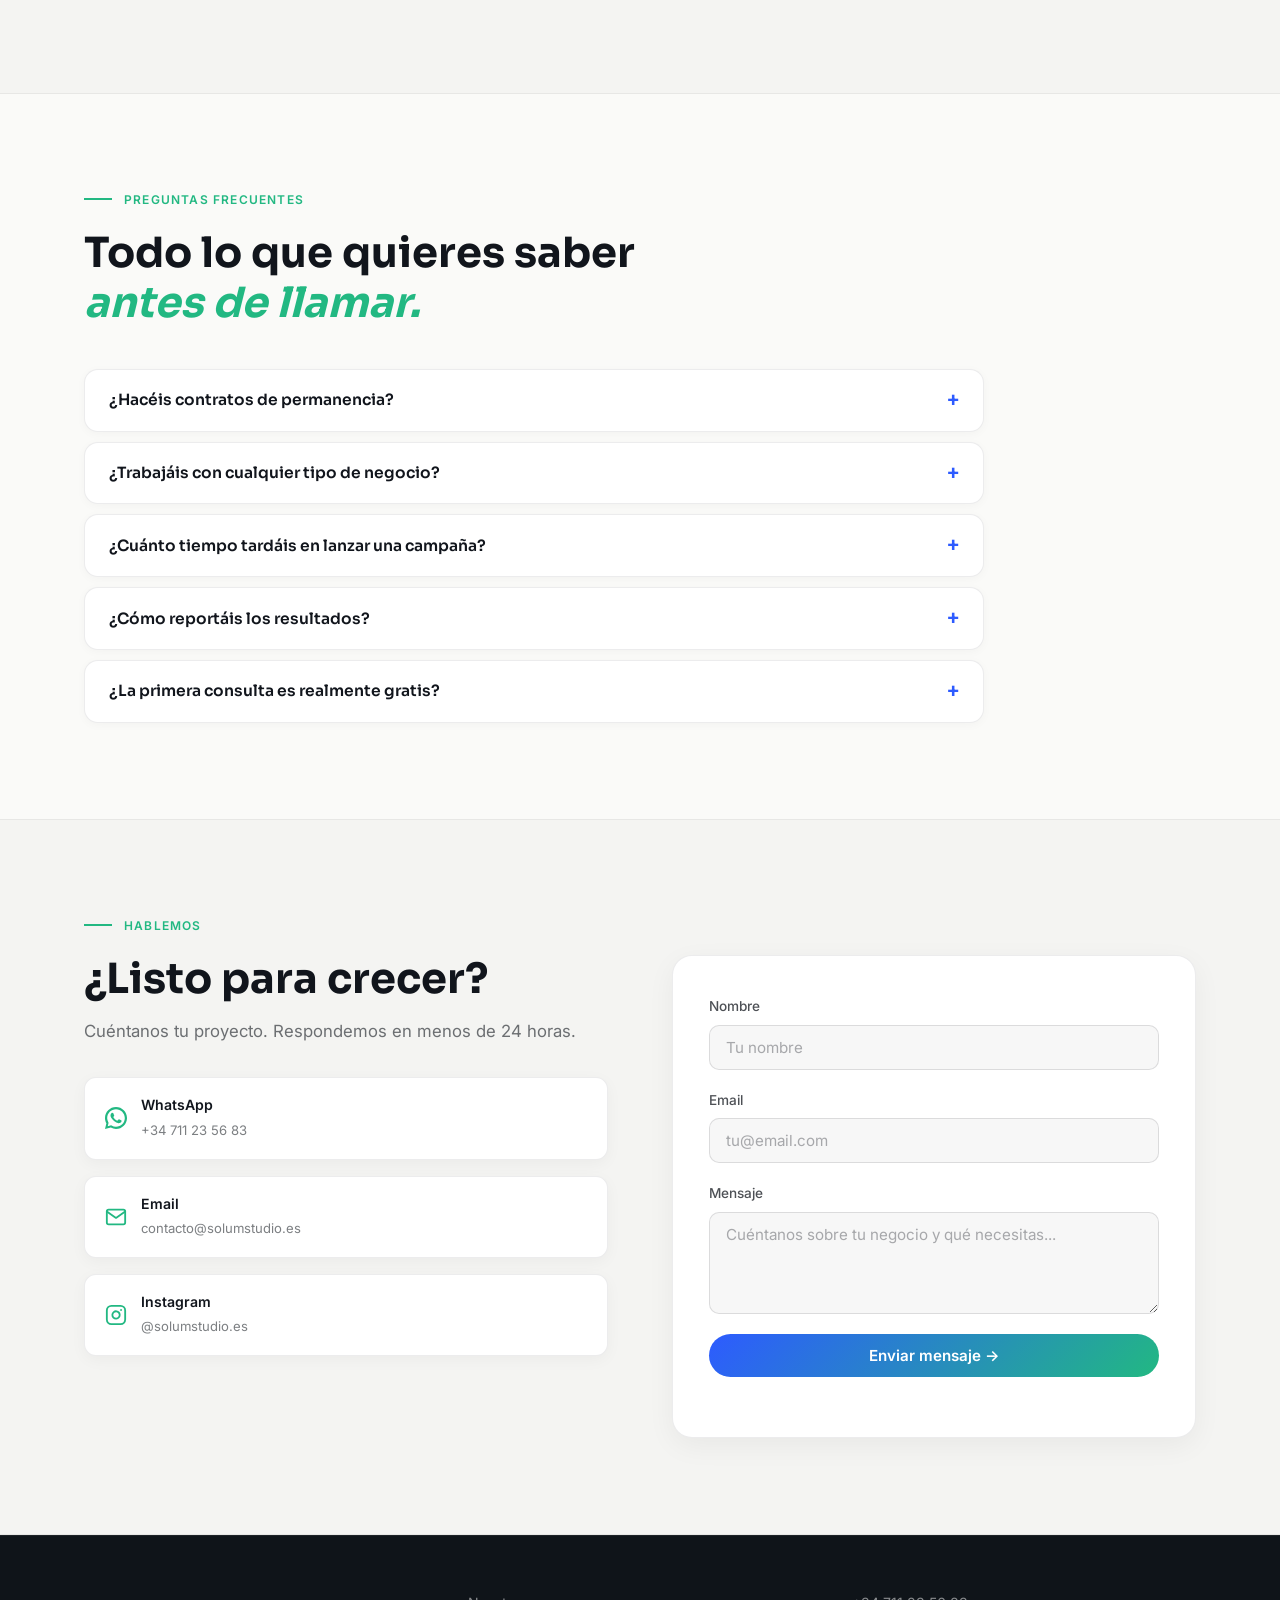
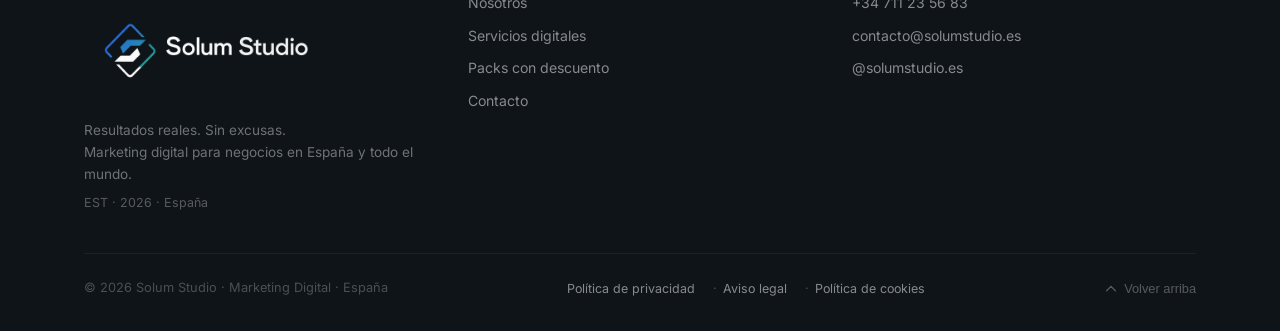
==== commit df91f450: "Bump versión cache-busting para forzar recarga de JS/CSS" ====
--- a/index.html
+++ b/index.html
@@ -54,7 +54,7 @@
   <link rel="stylesheet" href="https://fonts.googleapis.com/css2?family=Sora:wght@400;600;700;800&family=Inter:wght@400;500;600&display=swap" />
 
   <!-- Styles -->
-  <link rel="stylesheet" href="styles.css?v=20260619a" />
+  <link rel="stylesheet" href="styles.css?v=20260630" />
 </head>
 <body>
 
@@ -1245,7 +1245,7 @@
 
 <!-- Scripts -->
 <script src="lib/manifest.js?v=20260607"></script>
-<script src="main.js?v=20260604b"></script>
+<script src="main.js?v=20260630"></script>
 
 </body>
 </html>
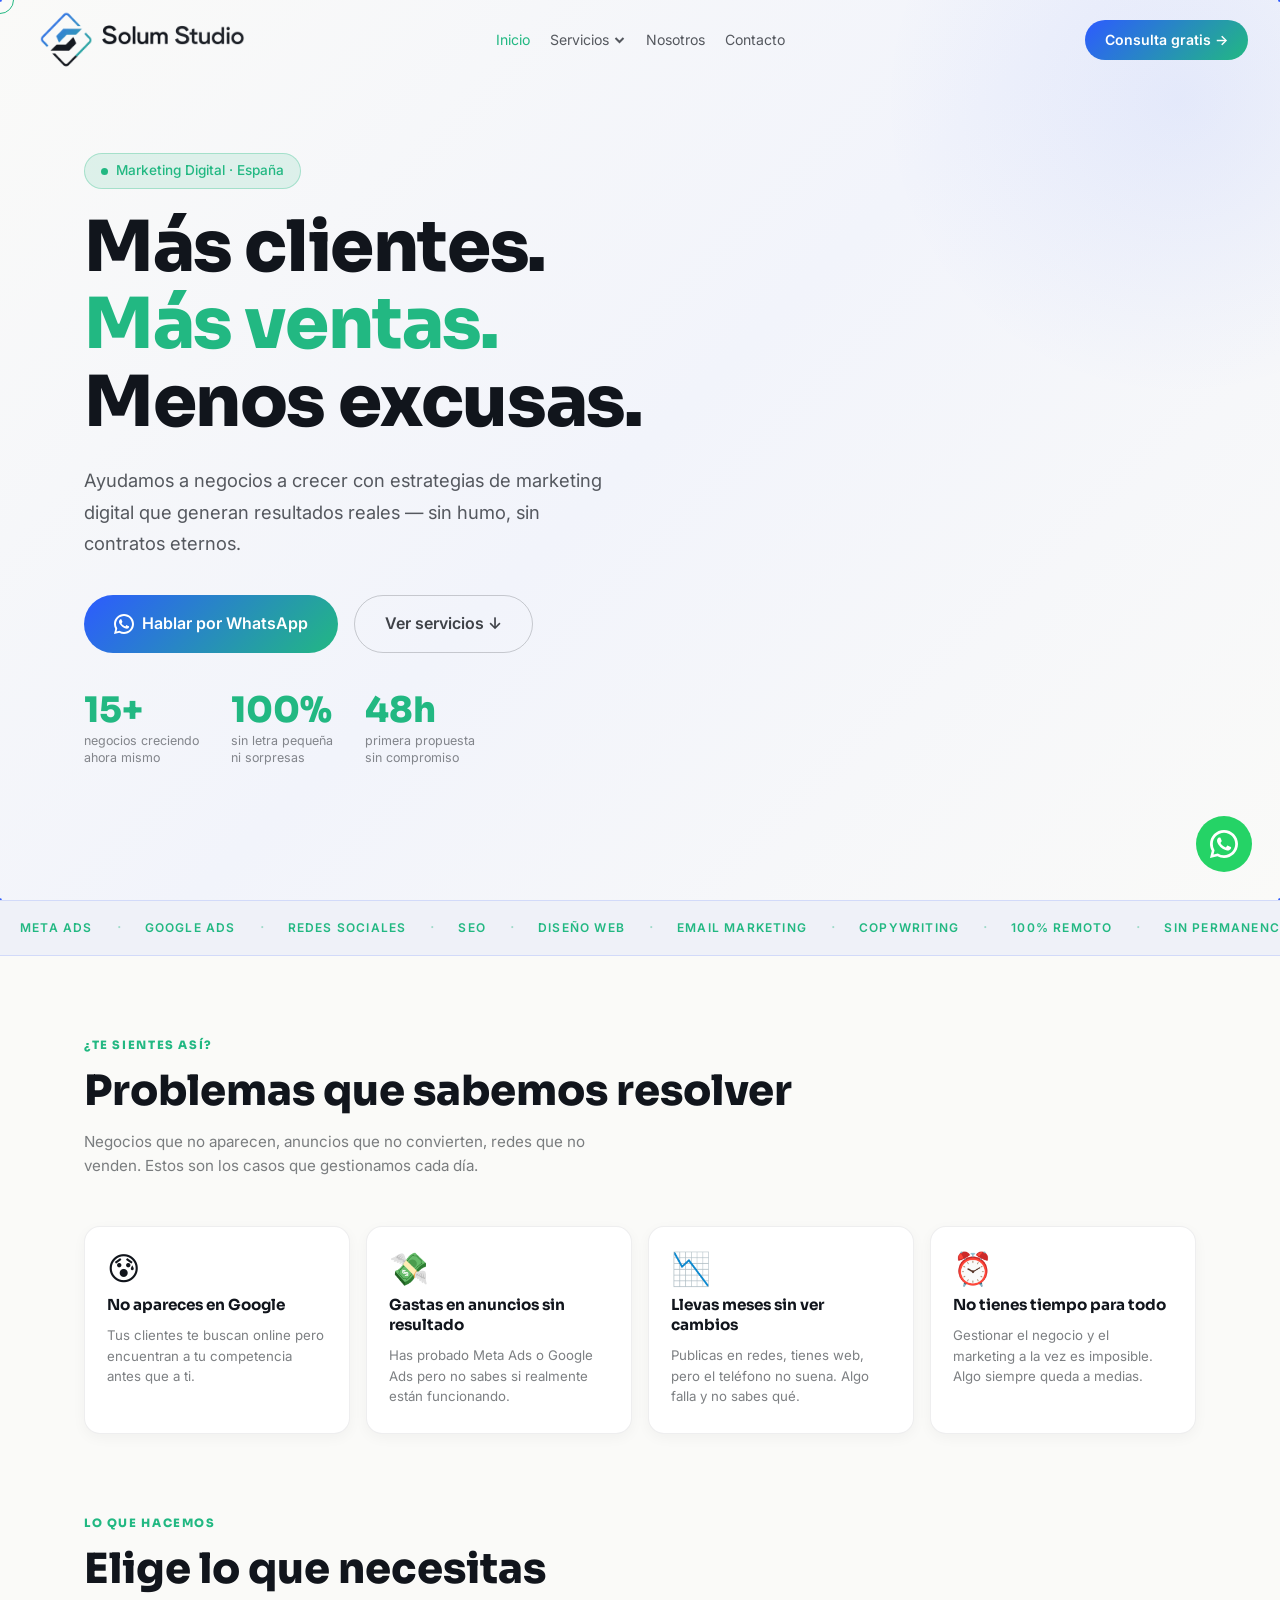
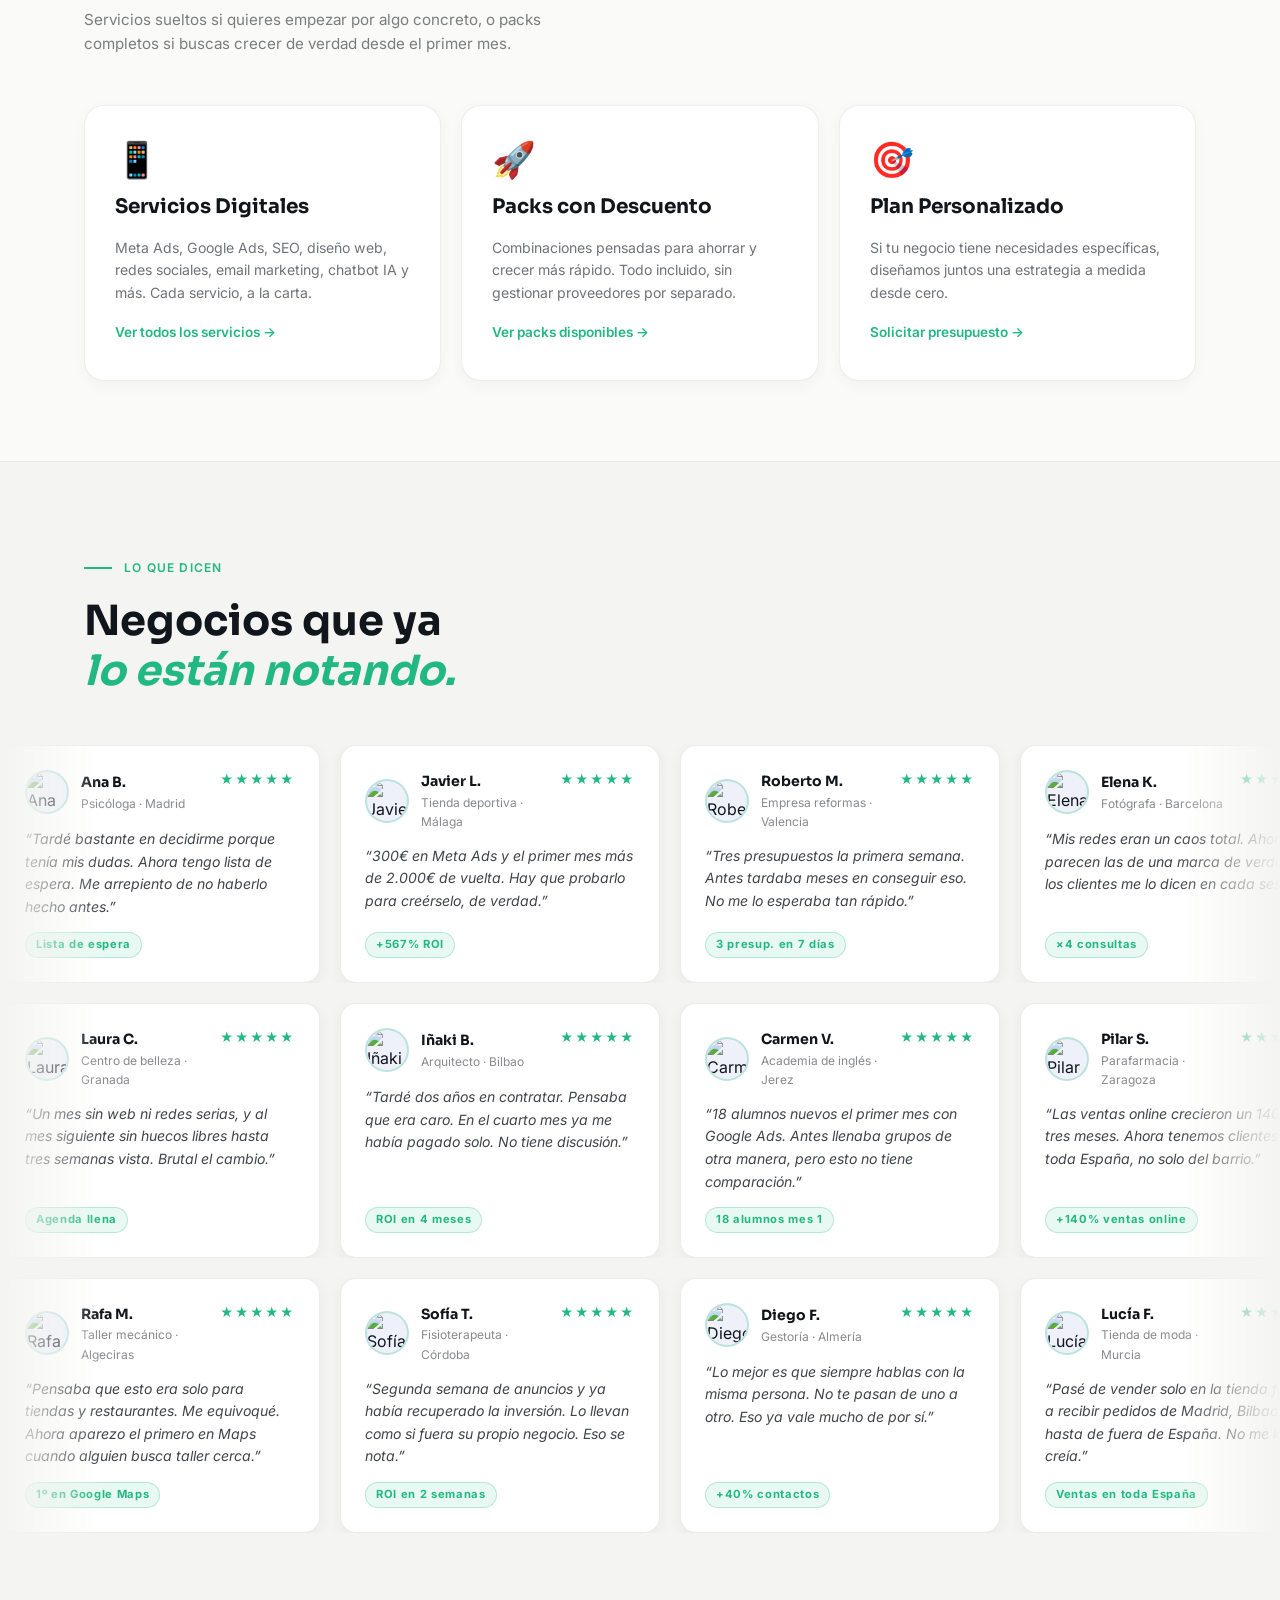
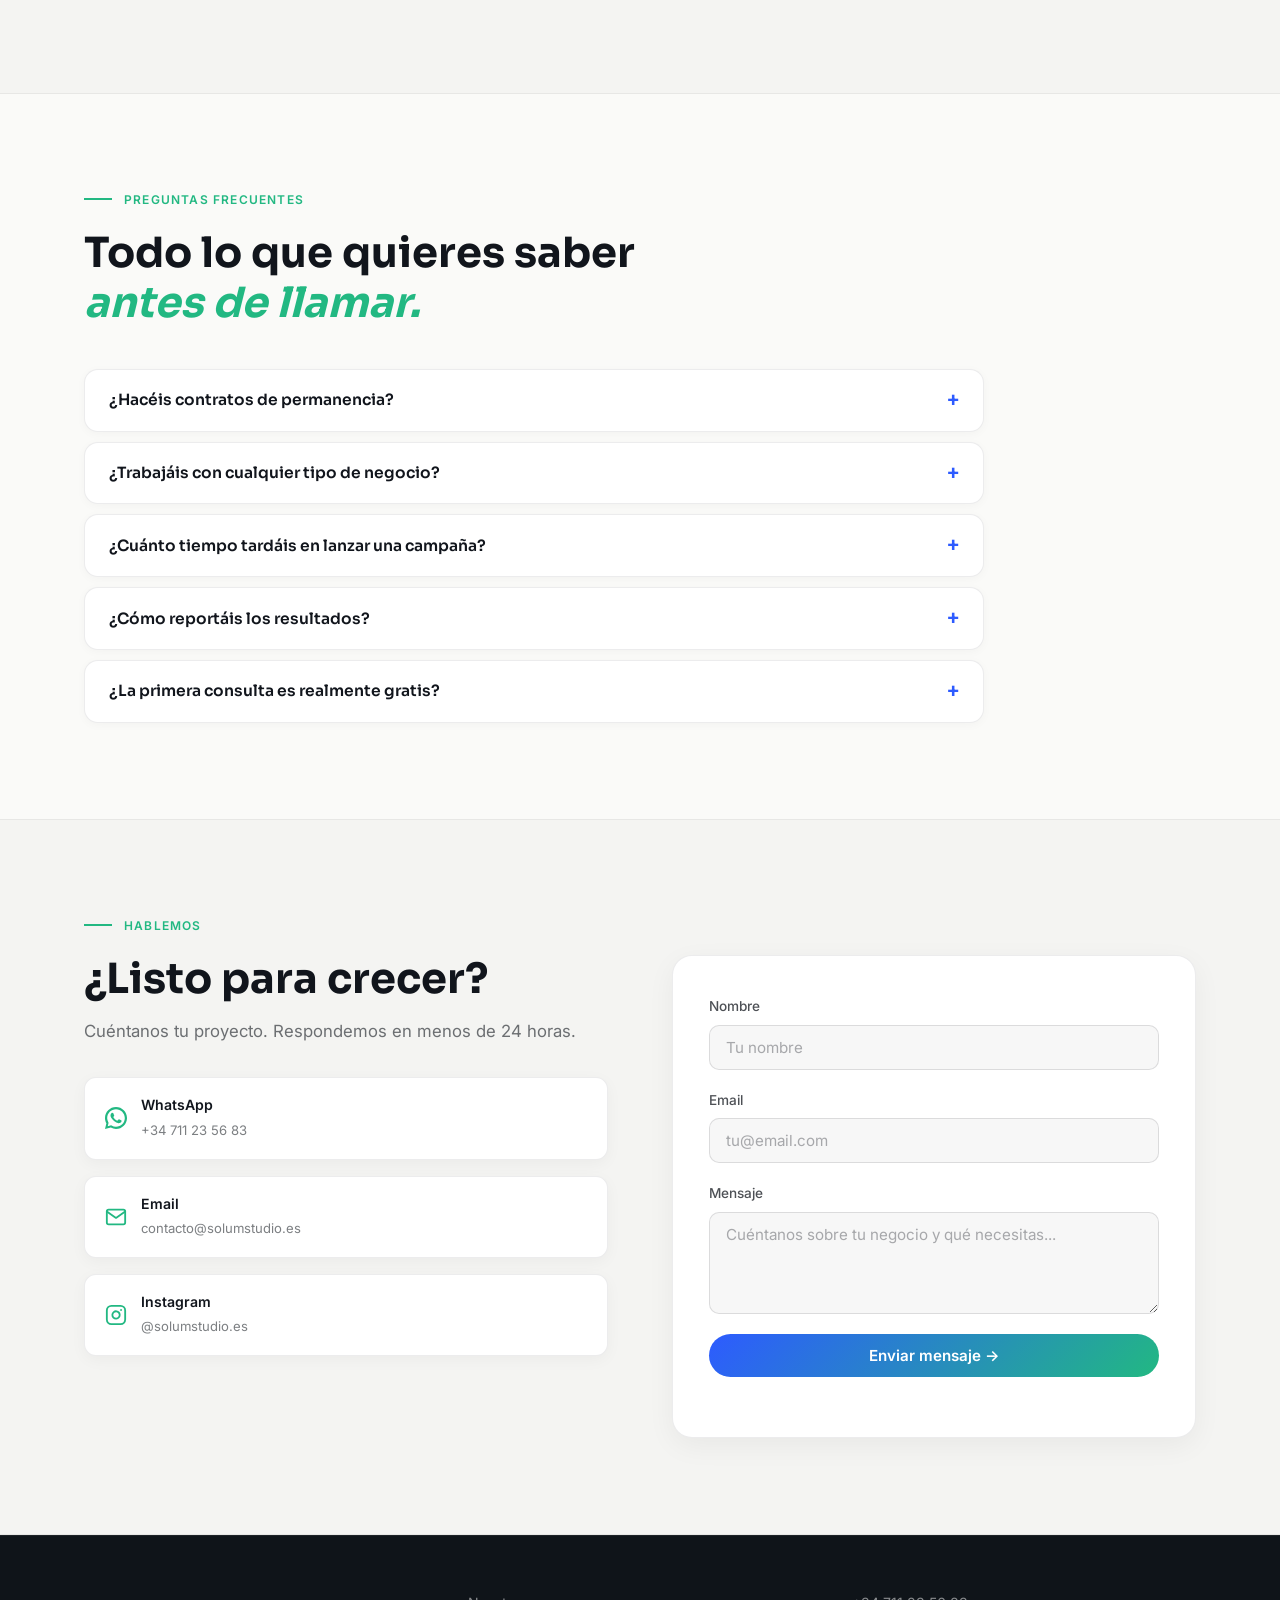
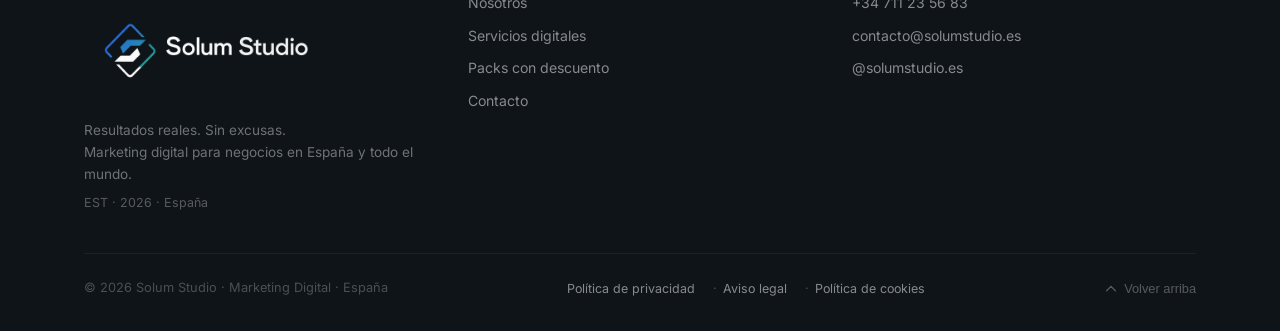
==== commit 56924c8d: "Merge branch 'claude/youthful-lamport-MCHJk'" ====
--- a/index.html
+++ b/index.html
@@ -71,6 +71,7 @@
       <img src="assets/img/logo/logo-nav-grad.png" alt="Solum Studio" class="nav-logo-img" />
     </a>
     <ul class="nav-links" role="list">
+      <li><a href="/" style="color:#22B882">Inicio</a></li>
       <li class="nav-dropdown">
         <a href="#servicios" class="nav-dropdown-toggle">Servicios <svg width="12" height="12" viewBox="0 0 12 12" fill="none" stroke="currentColor" stroke-width="2" aria-hidden="true"><polyline points="2,4 6,8 10,4"/></svg></a>
         <ul class="nav-dropdown-menu" role="list">
@@ -90,6 +91,7 @@
   </div>
   <div class="nav-mobile" id="navMobile" aria-hidden="true">
     <ul role="list">
+      <li><a href="/">Inicio</a></li>
       <li><a href="/servicios/">Servicios digitales</a></li>
       <li><a href="/servicios/#precios">Packs con descuento</a></li>
       <li><a href="#contacto">Contacto</a></li>
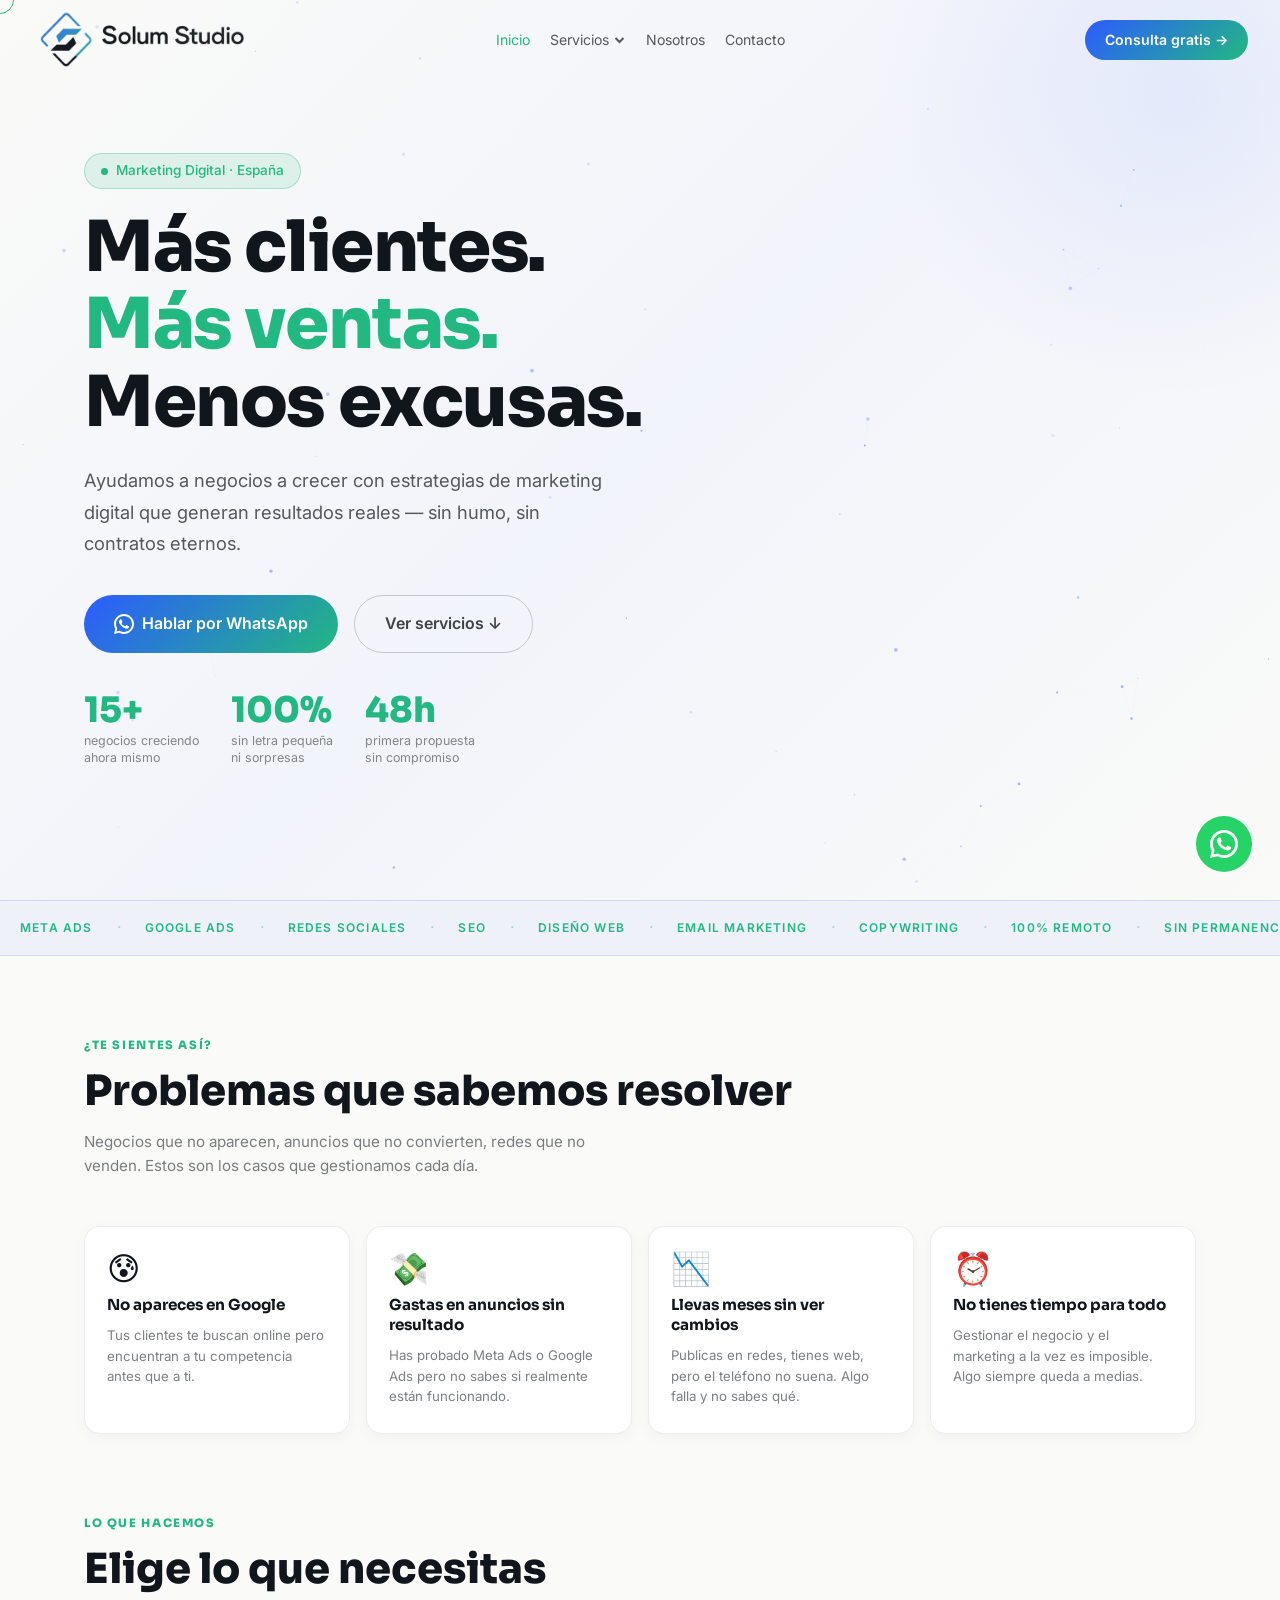
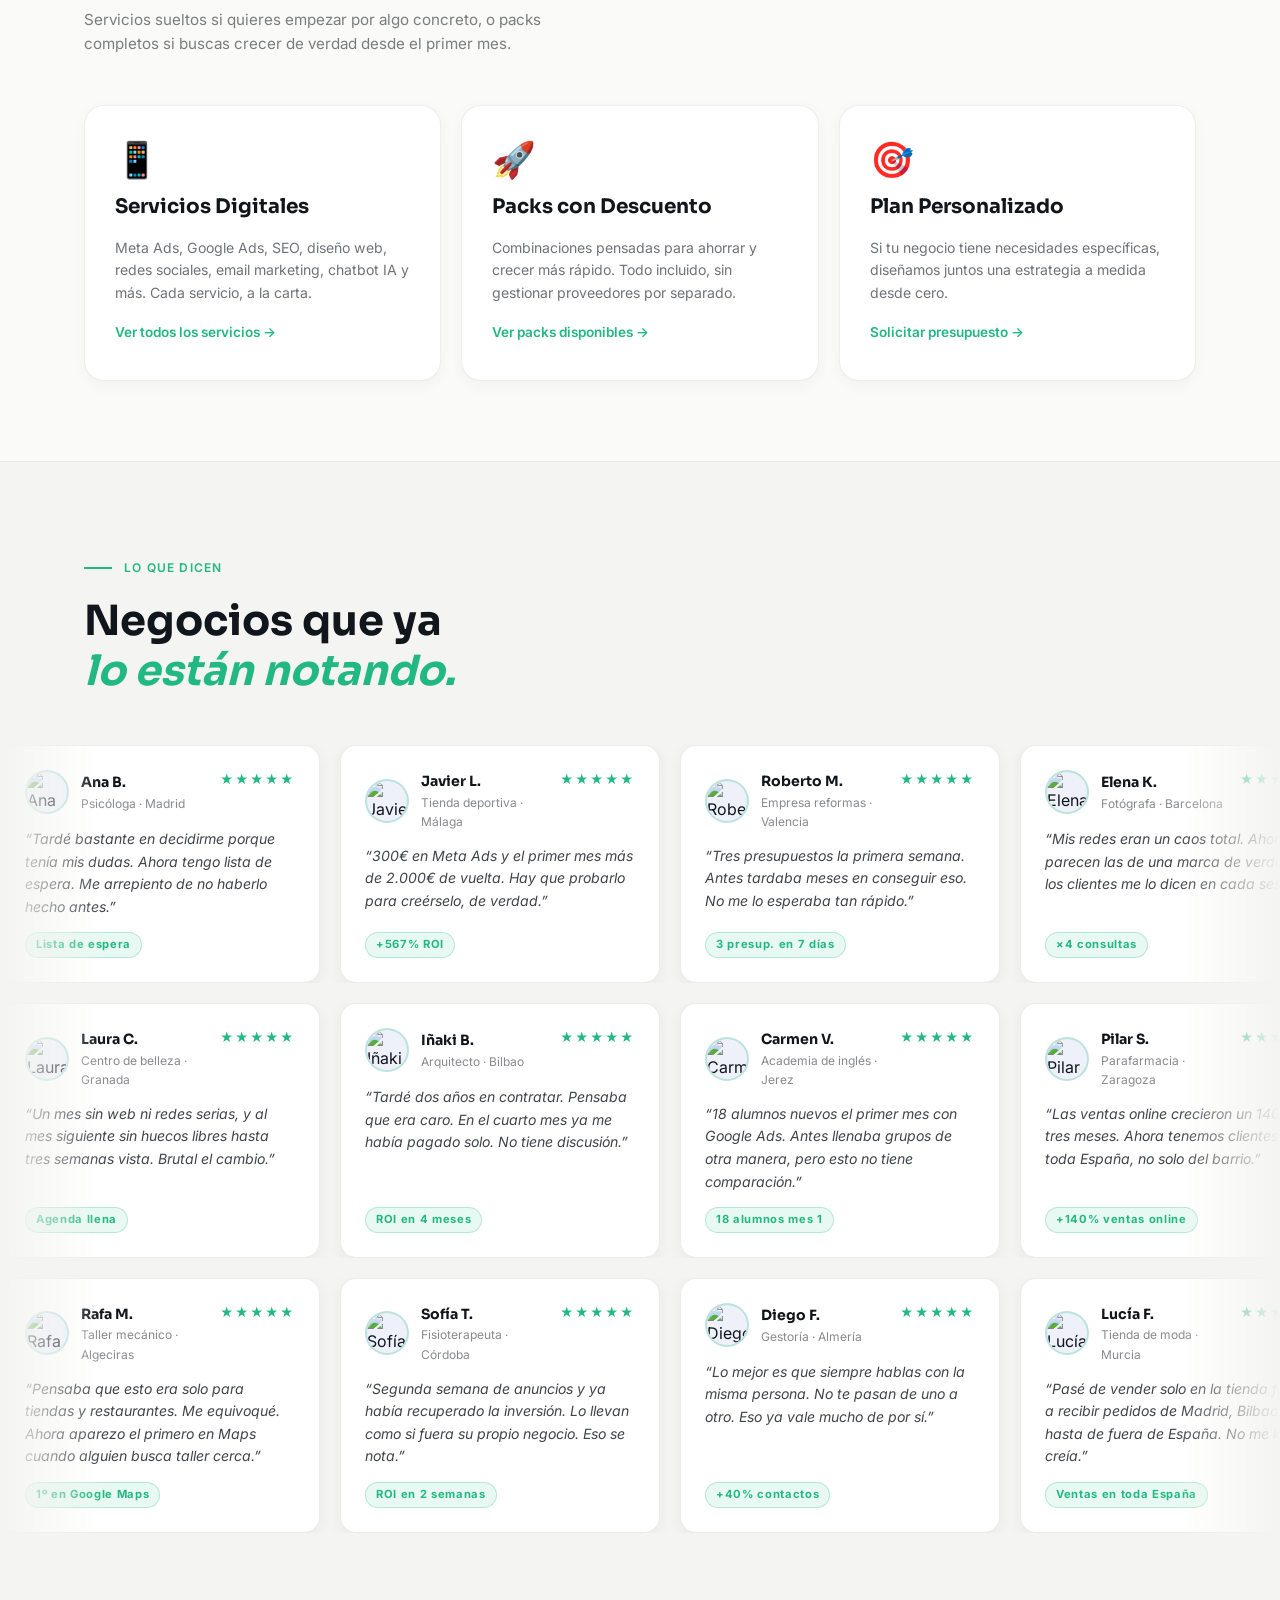
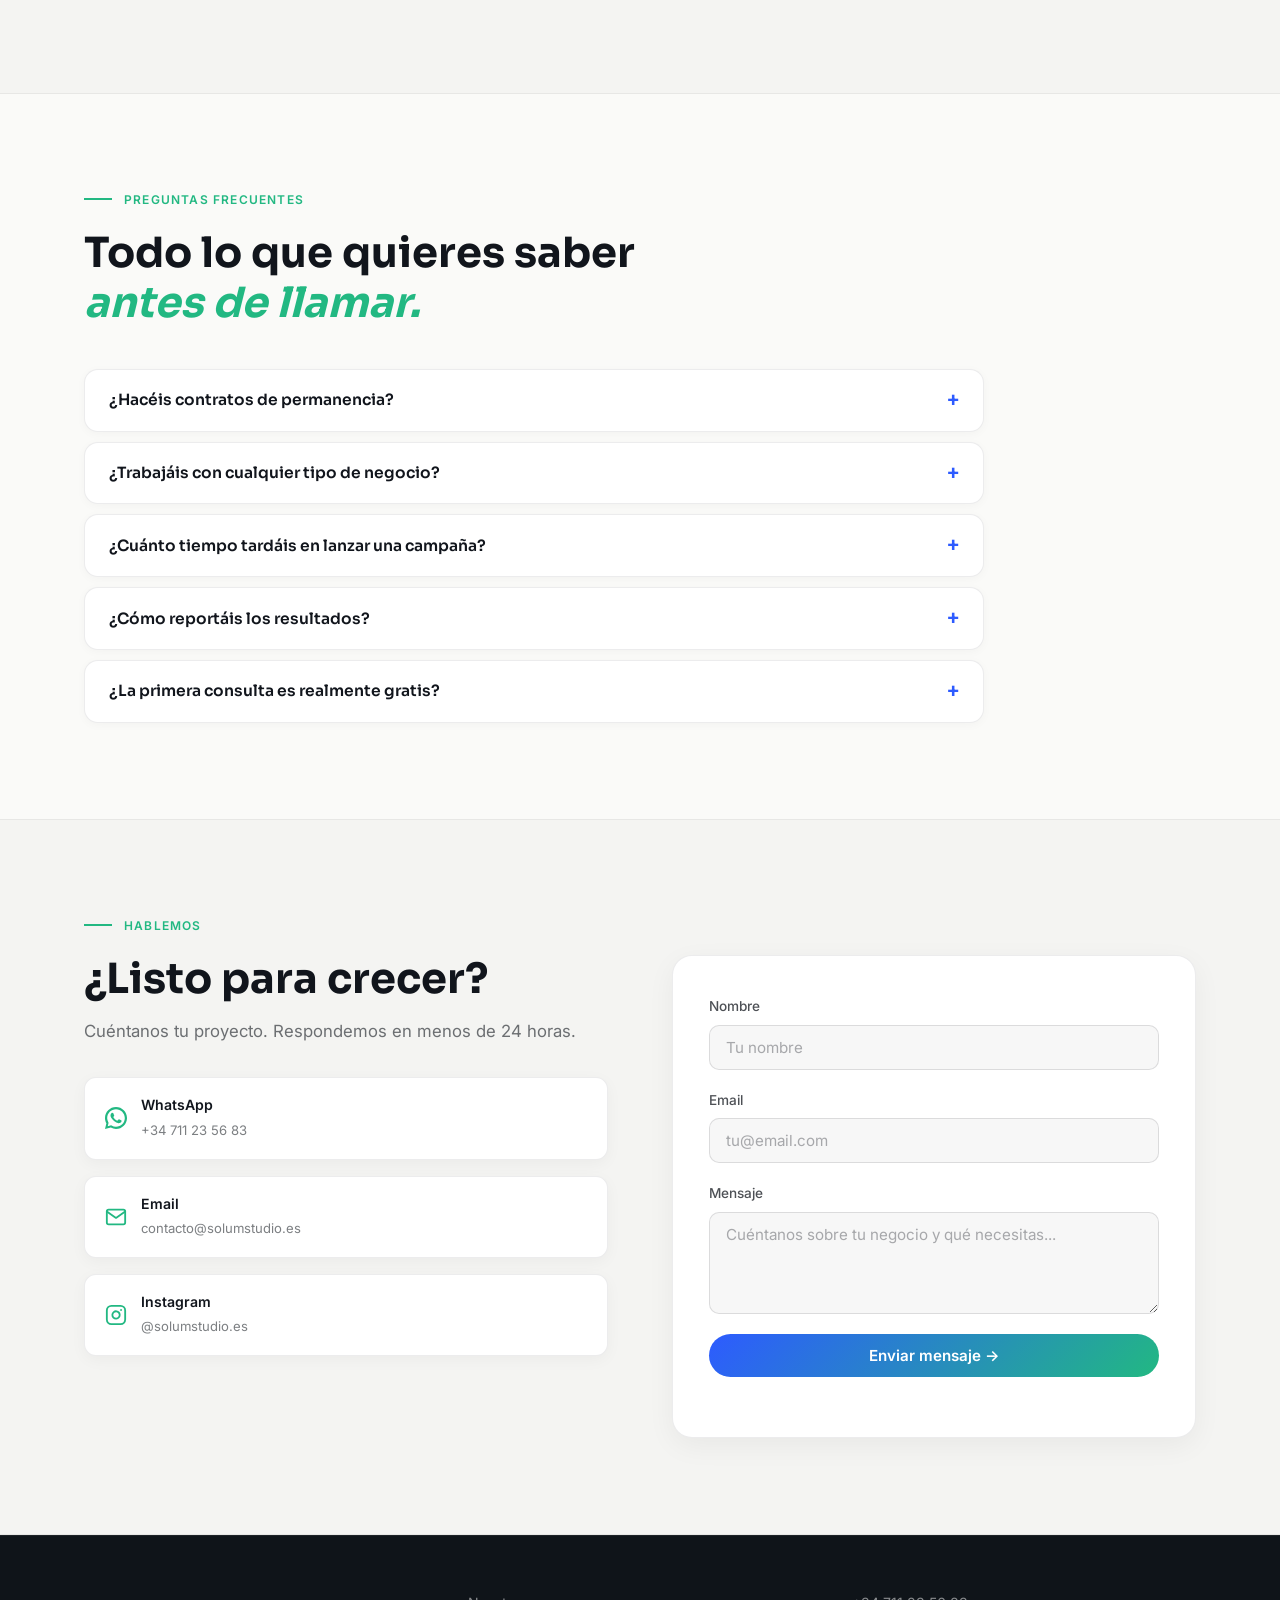
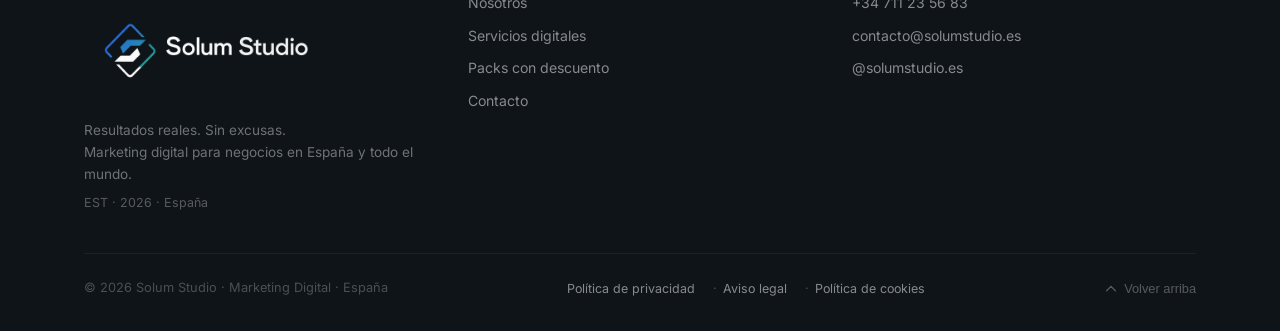
==== commit 0a7494a8: "Quitar nombres personales, fix botón Ver servicios, menú móvil opaco a pantalla completa" ====
--- a/index.html
+++ b/index.html
@@ -54,7 +54,7 @@
   <link rel="stylesheet" href="https://fonts.googleapis.com/css2?family=Sora:wght@400;600;700;800&family=Inter:wght@400;500;600&display=swap" />
 
   <!-- Styles -->
-  <link rel="stylesheet" href="styles.css?v=20260630" />
+  <link rel="stylesheet" href="styles.css?v=20260630b" />
 </head>
 <body>
 
@@ -73,7 +73,7 @@
     <ul class="nav-links" role="list">
       <li><a href="/" style="color:#22B882">Inicio</a></li>
       <li class="nav-dropdown">
-        <a href="#servicios" class="nav-dropdown-toggle">Servicios <svg width="12" height="12" viewBox="0 0 12 12" fill="none" stroke="currentColor" stroke-width="2" aria-hidden="true"><polyline points="2,4 6,8 10,4"/></svg></a>
+        <a href="#servicios-preview" class="nav-dropdown-toggle">Servicios <svg width="12" height="12" viewBox="0 0 12 12" fill="none" stroke="currentColor" stroke-width="2" aria-hidden="true"><polyline points="2,4 6,8 10,4"/></svg></a>
         <ul class="nav-dropdown-menu" role="list">
           <li><a href="/servicios/">Servicios digitales</a></li>
           <li><a href="/servicios/#precios">Packs con descuento</a></li>
@@ -124,7 +124,7 @@
           <svg width="20" height="20" viewBox="0 0 24 24" fill="currentColor" aria-hidden="true"><path d="M17.472 14.382c-.297-.149-1.758-.867-2.03-.967-.273-.099-.471-.148-.67.15-.197.297-.767.966-.94 1.164-.173.199-.347.223-.644.075-.297-.15-1.255-.463-2.39-1.475-.883-.788-1.48-1.761-1.653-2.059-.173-.297-.018-.458.13-.606.134-.133.298-.347.446-.52.149-.174.198-.298.298-.497.099-.198.05-.371-.025-.52-.075-.149-.669-1.612-.916-2.207-.242-.579-.487-.5-.669-.51-.173-.008-.371-.01-.57-.01-.198 0-.52.074-.792.372-.272.297-1.04 1.016-1.04 2.479 0 1.462 1.065 2.875 1.213 3.074.149.198 2.096 3.2 5.077 4.487.709.306 1.262.489 1.694.625.712.227 1.36.195 1.871.118.571-.085 1.758-.719 2.006-1.413.248-.694.248-1.289.173-1.413-.074-.124-.272-.198-.57-.347z"/><path d="M12 0C5.373 0 0 5.373 0 12c0 2.126.553 4.122 1.521 5.855L0 24l6.335-1.502A11.96 11.96 0 0012 24c6.627 0 12-5.373 12-12S18.627 0 12 0zm0 21.6a9.565 9.565 0 01-4.902-1.347l-.352-.208-3.758.891.939-3.658-.228-.373A9.572 9.572 0 012.4 12C2.4 6.698 6.698 2.4 12 2.4S21.6 6.698 21.6 12 17.302 21.6 12 21.6z"/></svg>
           Hablar por WhatsApp
         </a>
-        <a href="#servicios" class="btn btn-ghost btn-lg">Ver servicios &darr;</a>
+        <a href="#servicios-preview" class="btn btn-ghost btn-lg">Ver servicios &darr;</a>
       </div>
       <div class="hero-stats">
         <div class="hero-stat">
@@ -210,7 +210,7 @@
 
 
 <!-- ===================== ELIGE LO QUE NECESITAS ===================== -->
-<section class="section elige-section">
+<section class="section elige-section" id="servicios-preview">
   <div class="container">
     <p class="problems-eyebrow">LO QUE HACEMOS</p>
     <h2 class="problems-title reveal">Elige lo que necesitas</h2>
@@ -253,7 +253,7 @@
           <em style="color:#22B882;font-style:italic;">Somos los que trabajan tu cuenta.</em>
         </h2>
         <p class="about-lead reveal">
-          Somos Carlos y Jostin, y nos encargamos de todo por igual &mdash; desde la estrategia hasta la ejecuci&oacute;n. Sin intermediarios, sin gran estructura de agencia. Directamente nosotros gestionando tu marketing.
+          Nos encargamos de todo por igual &mdash; desde la estrategia hasta la ejecuci&oacute;n. Sin intermediarios, sin gran estructura de agencia. Directamente nosotros gestionando tu marketing.
         </p>
         <p class="about-support reveal">
           Dos personas con experiencia real en Meta Ads, gesti&oacute;n de redes y creaci&oacute;n de contenido. T&uacute; tienes interlocutores directos que conocen tu negocio, no un account manager que cambia cada trimestre.
@@ -279,7 +279,7 @@
             </div>
             <div>
               <p class="diff-title">Trato directo</p>
-              <p class="diff-desc">Hablas con Carlos o Jostin. Siempre.</p>
+              <p class="diff-desc">Hablas siempre con el mismo equipo.</p>
             </div>
           </div>
           <div class="diff-item reveal stagger-3">
@@ -309,18 +309,18 @@
 
       <div class="about-aside">
         <div class="team-card reveal-scale">
-          <div class="team-avatar" aria-hidden="true">CS</div>
+          <div class="team-avatar" aria-hidden="true">S</div>
           <div>
-            <p class="team-name">Carlos</p>
-            <p class="team-role">Co-fundador</p>
+            <p class="team-name">Co-fundador</p>
+            <p class="team-role">Estrategia &amp; Ads</p>
             <p class="team-badge">Espa&ntilde;a</p>
           </div>
         </div>
         <div class="team-card reveal-scale stagger-1">
-          <div class="team-avatar" aria-hidden="true">JS</div>
+          <div class="team-avatar" aria-hidden="true">S</div>
           <div>
-            <p class="team-name">Jostin</p>
-            <p class="team-role">Co-fundador</p>
+            <p class="team-name">Co-fundador</p>
+            <p class="team-role">Contenido &amp; Redes</p>
             <p class="team-badge">Espa&ntilde;a</p>
           </div>
         </div>
@@ -1006,7 +1006,7 @@
           <li><svg width="14" height="14" viewBox="0 0 24 24" fill="none" stroke="#22B882" stroke-width="2.5"><polyline points="20 6 9 17 4 12"/></svg>Chatbot IA configurado en WhatsApp y web</li>
           <li><svg width="14" height="14" viewBox="0 0 24 24" fill="none" stroke="#22B882" stroke-width="2.5"><polyline points="20 6 9 17 4 12"/></svg>Automatizaci&oacute;n de seguimiento de clientes</li>
           <li><svg width="14" height="14" viewBox="0 0 24 24" fill="none" stroke="#22B882" stroke-width="2.5"><polyline points="20 6 9 17 4 12"/></svg>Copywriting para anuncios y web actualizado</li>
-          <li><svg width="14" height="14" viewBox="0 0 24 24" fill="none" stroke="#22B882" stroke-width="2.5"><polyline points="20 6 9 17 4 12"/></svg>Reuni&oacute;n estrat&eacute;gica mensual con Carlos</li>
+          <li><svg width="14" height="14" viewBox="0 0 24 24" fill="none" stroke="#22B882" stroke-width="2.5"><polyline points="20 6 9 17 4 12"/></svg>Reuni&oacute;n estrat&eacute;gica mensual</li>
           <li><svg width="14" height="14" viewBox="0 0 24 24" fill="none" stroke="#22B882" stroke-width="2.5"><polyline points="20 6 9 17 4 12"/></svg>Acceso directo por WhatsApp &mdash; respuesta en &lt;2h</li>
         </ul>
         <div class="pack-price">
@@ -1057,15 +1057,15 @@
 
     <div class="team-grid" style="margin-top:2.5rem">
       <div class="team-card-full reveal-scale">
-        <div class="team-avatar-full" aria-hidden="true">CS</div>
-        <p class="team-name-full">Carlos</p>
-        <p class="team-role-full">Co-fundador</p>
+        <div class="team-avatar-full" aria-hidden="true">S</div>
+        <p class="team-name-full">Co-fundador</p>
+        <p class="team-role-full">Estrategia &amp; Ads</p>
         <p class="team-badge">Espa&ntilde;a</p>
       </div>
       <div class="team-card-full reveal-scale stagger-1">
-        <div class="team-avatar-full" aria-hidden="true">JS</div>
-        <p class="team-name-full">Jostin</p>
-        <p class="team-role-full">Co-fundador</p>
+        <div class="team-avatar-full" aria-hidden="true">S</div>
+        <p class="team-name-full">Co-fundador</p>
+        <p class="team-role-full">Contenido &amp; Redes</p>
         <p class="team-badge">Espa&ntilde;a</p>
       </div>
     </div>
@@ -1247,7 +1247,7 @@
 
 <!-- Scripts -->
 <script src="lib/manifest.js?v=20260607"></script>
-<script src="main.js?v=20260630"></script>
+<script src="main.js?v=20260630b"></script>
 
 </body>
 </html>
--- a/styles.css
+++ b/styles.css
@@ -181,10 +181,15 @@
   flex-direction: column;
   gap: 12px;
   padding: 16px 20px 20px;
-  background: rgba(250, 250, 248, 0.99);
+  background: #FAFAF8;
   border-top: 1px solid rgba(17,21,28,0.08);
-  max-height: calc(100vh - 80px);
+  min-height: calc(100vh - 80px);
   overflow-y: auto;
+}
+
+.nav.mobile-open {
+  background: #FAFAF8;
+  box-shadow: 0 1px 0 rgba(17,21,28,0.06);
 }
 
 .nav-mobile ul {
@@ -201,7 +206,7 @@
   border-bottom: 1px solid rgba(17,21,28,0.08);
 }
 
-.nav-mobile .btn { margin-top: 8px; justify-content: center; }
+.nav-mobile .btn { margin-top: 8px; width: 100%; justify-content: center; text-align: center; }
 
 .nav.mobile-open .nav-mobile { display: flex; }
 
@@ -1309,7 +1314,7 @@
 
 .pack-card--featured {
   border-color: rgba(34,184,130,.4);
-  background: #ffffff !important;
+  background: rgba(34,184,130,.05);
 }
 .pack-card--featured:hover { border-color: rgba(34,184,130,.7); }
 
@@ -1603,16 +1608,16 @@
   letter-spacing: .06em; align-self: flex-start;
 }
 
-/* ── Pricing ── */
+/* ── Pricing (sección oscura intencional, para dar ritmo visual) ── */
 #precios {
-  background: #ffffff;
-  border-top: 1px solid rgba(17,21,28,0.06);
-  border-bottom: 1px solid rgba(17,21,28,0.06);
+  background: #0F1419;
+  border-top: 1px solid rgba(255,255,255,0.05);
+  border-bottom: 1px solid rgba(255,255,255,0.05);
 }
 #precios .section-title,
 #precios .section-label,
-#precios .problems-title { color: #11151C; }
-#precios .section-subtitle { color: rgba(17,21,28,0.55); }
+#precios .problems-title { color: #ffffff; }
+#precios .section-subtitle { color: rgba(255,255,255,0.55); }
 
 .pricing-grid {
   display: grid;
